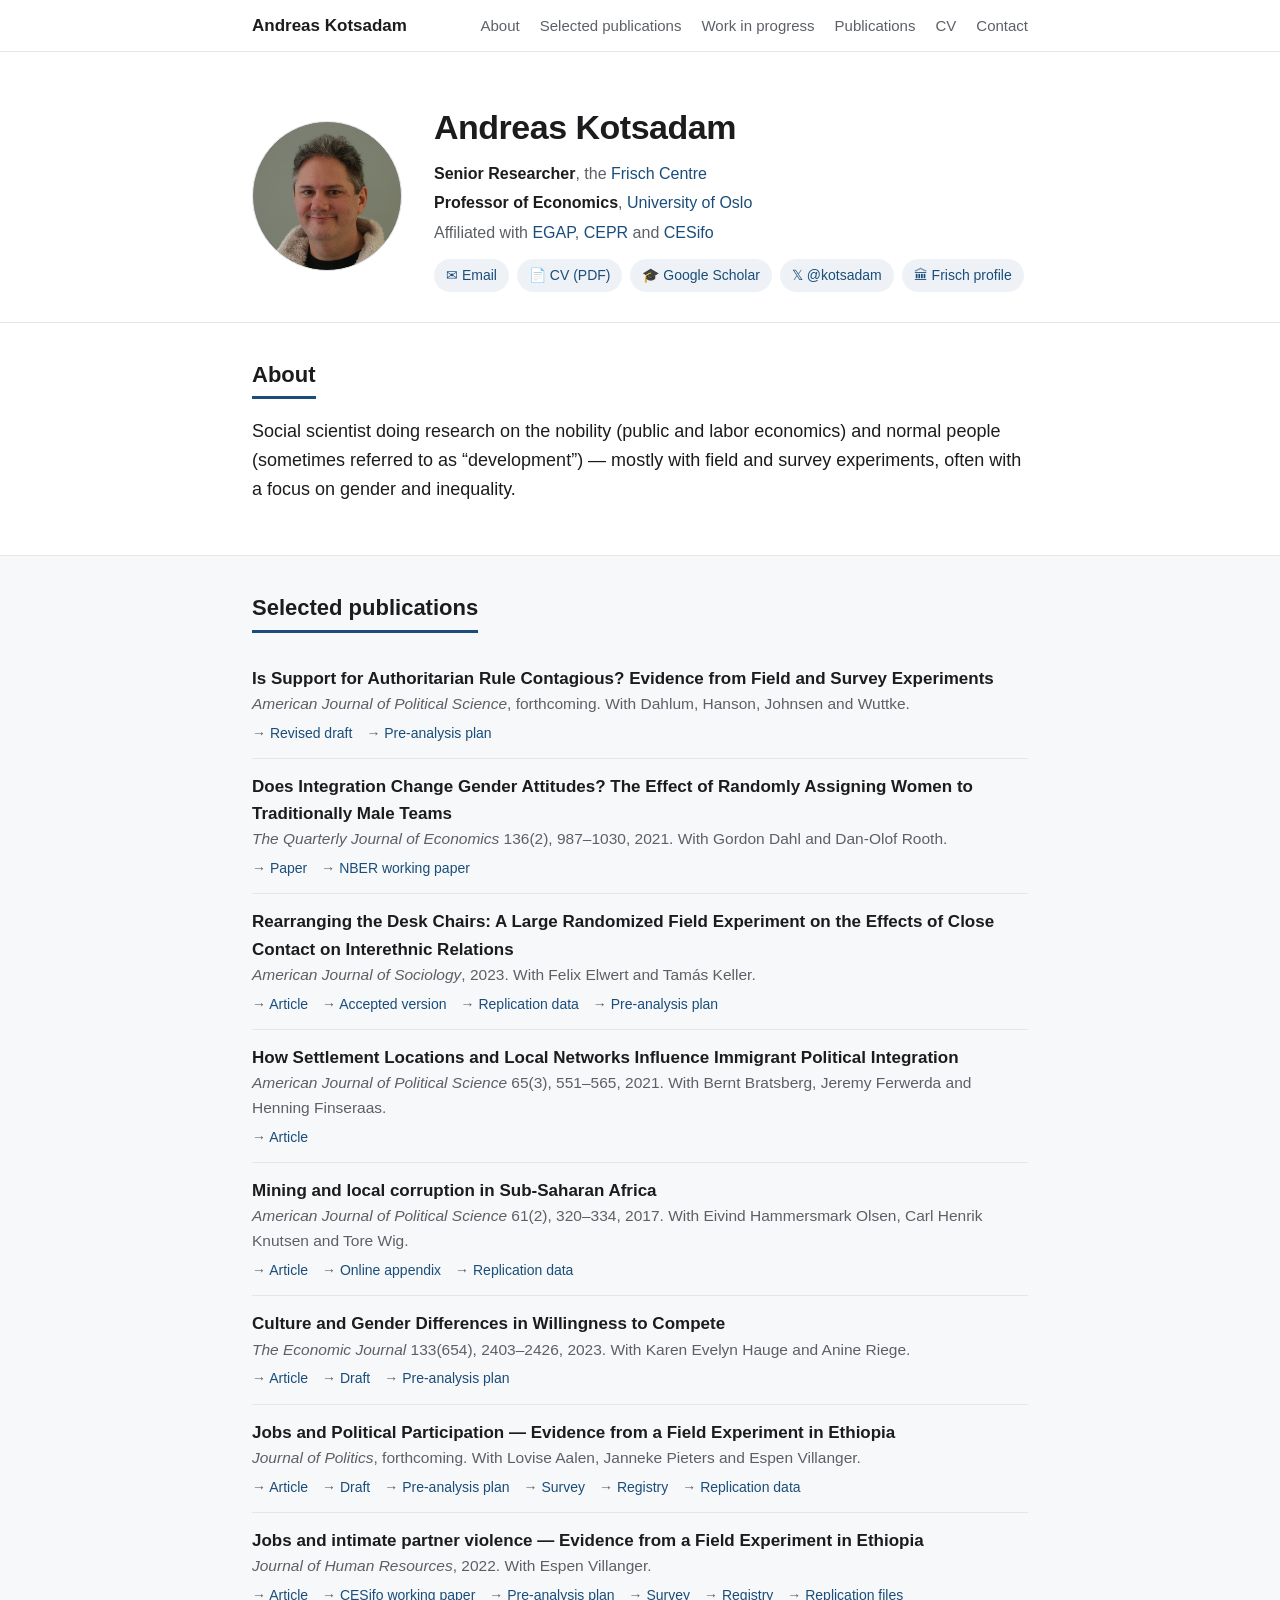
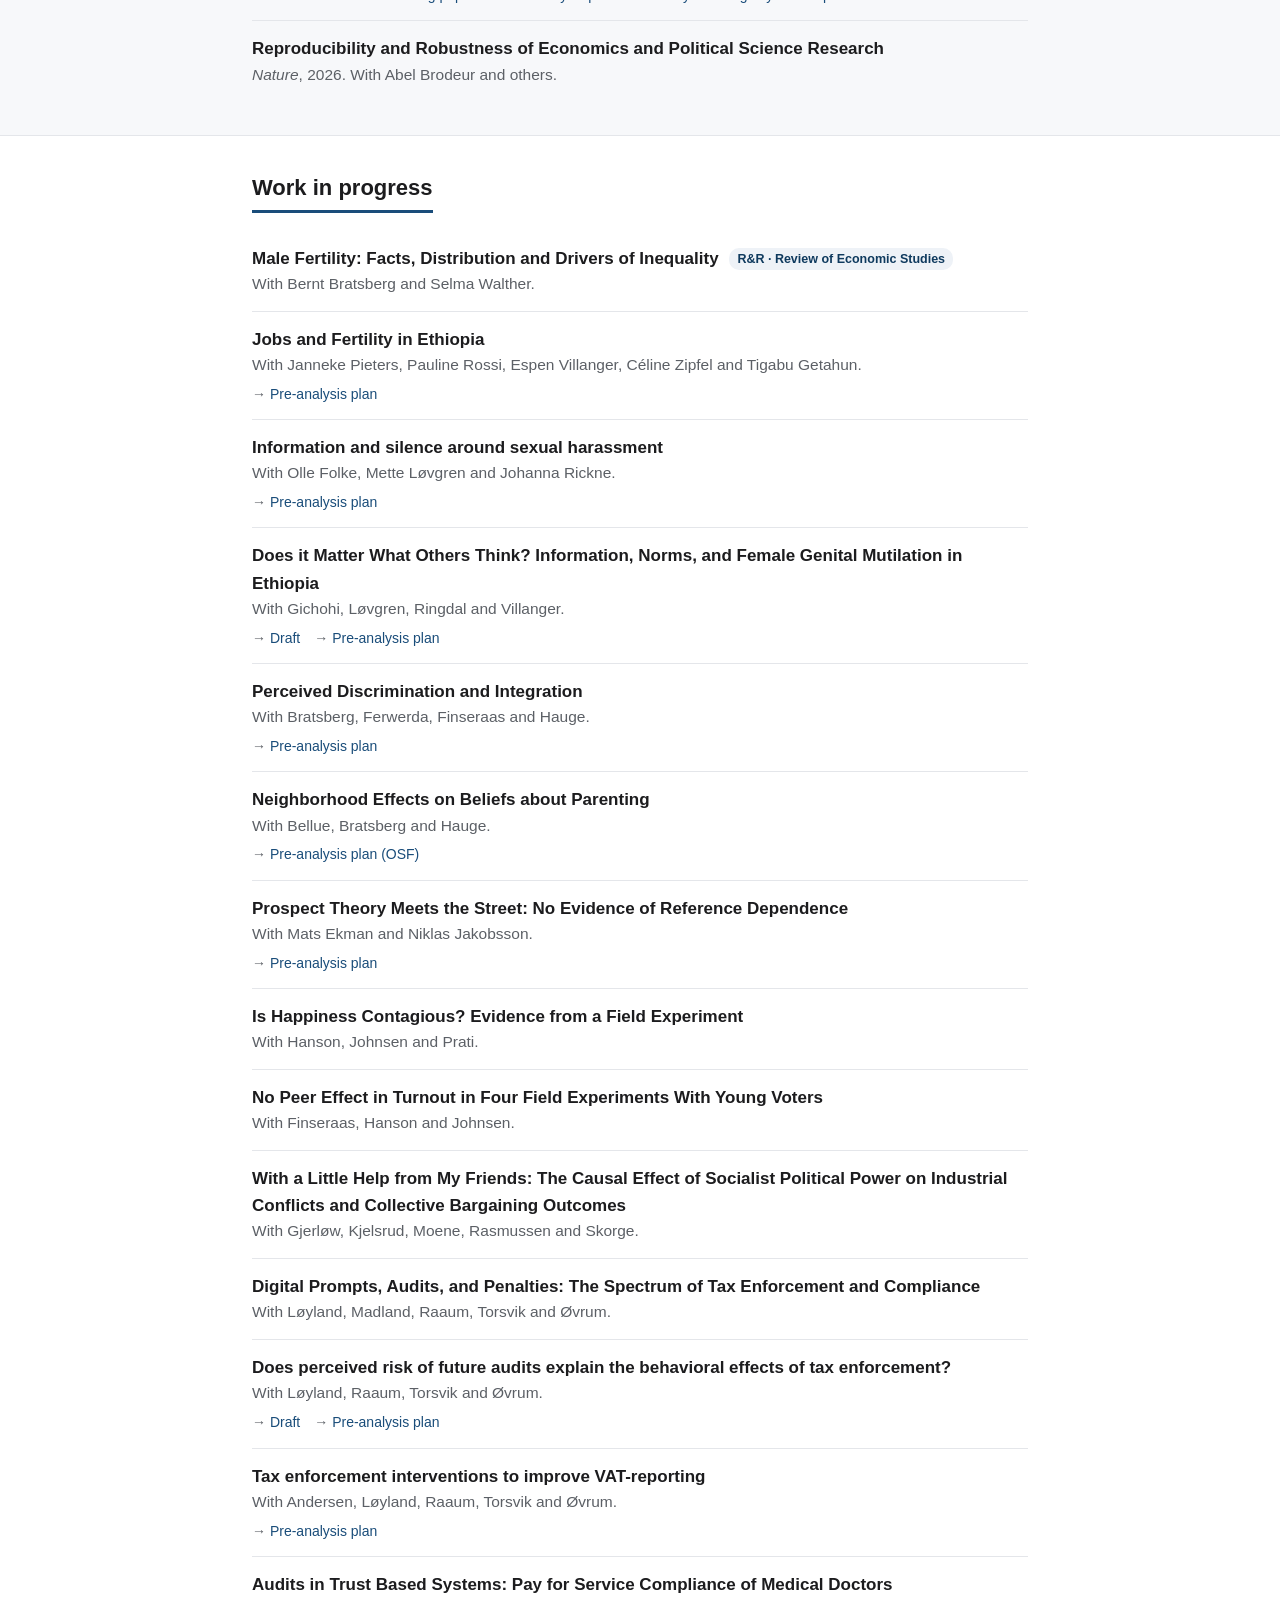
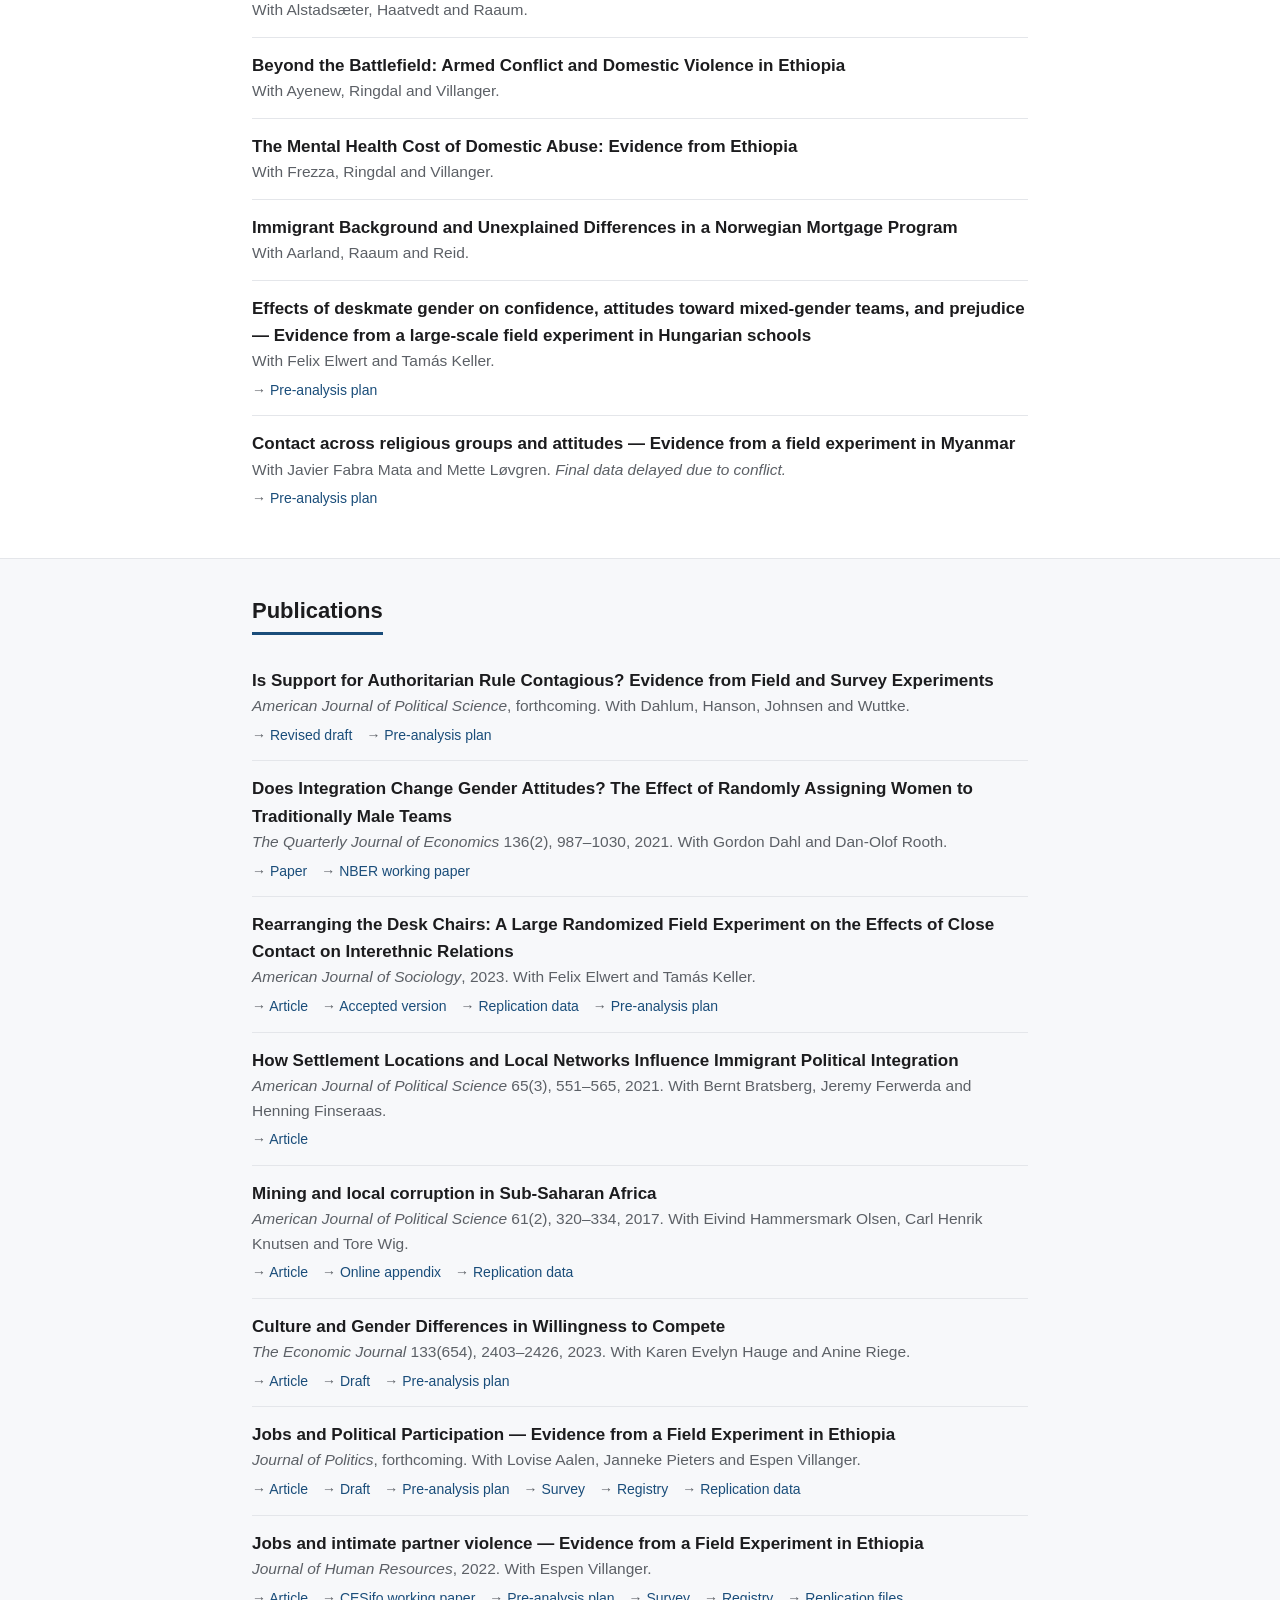
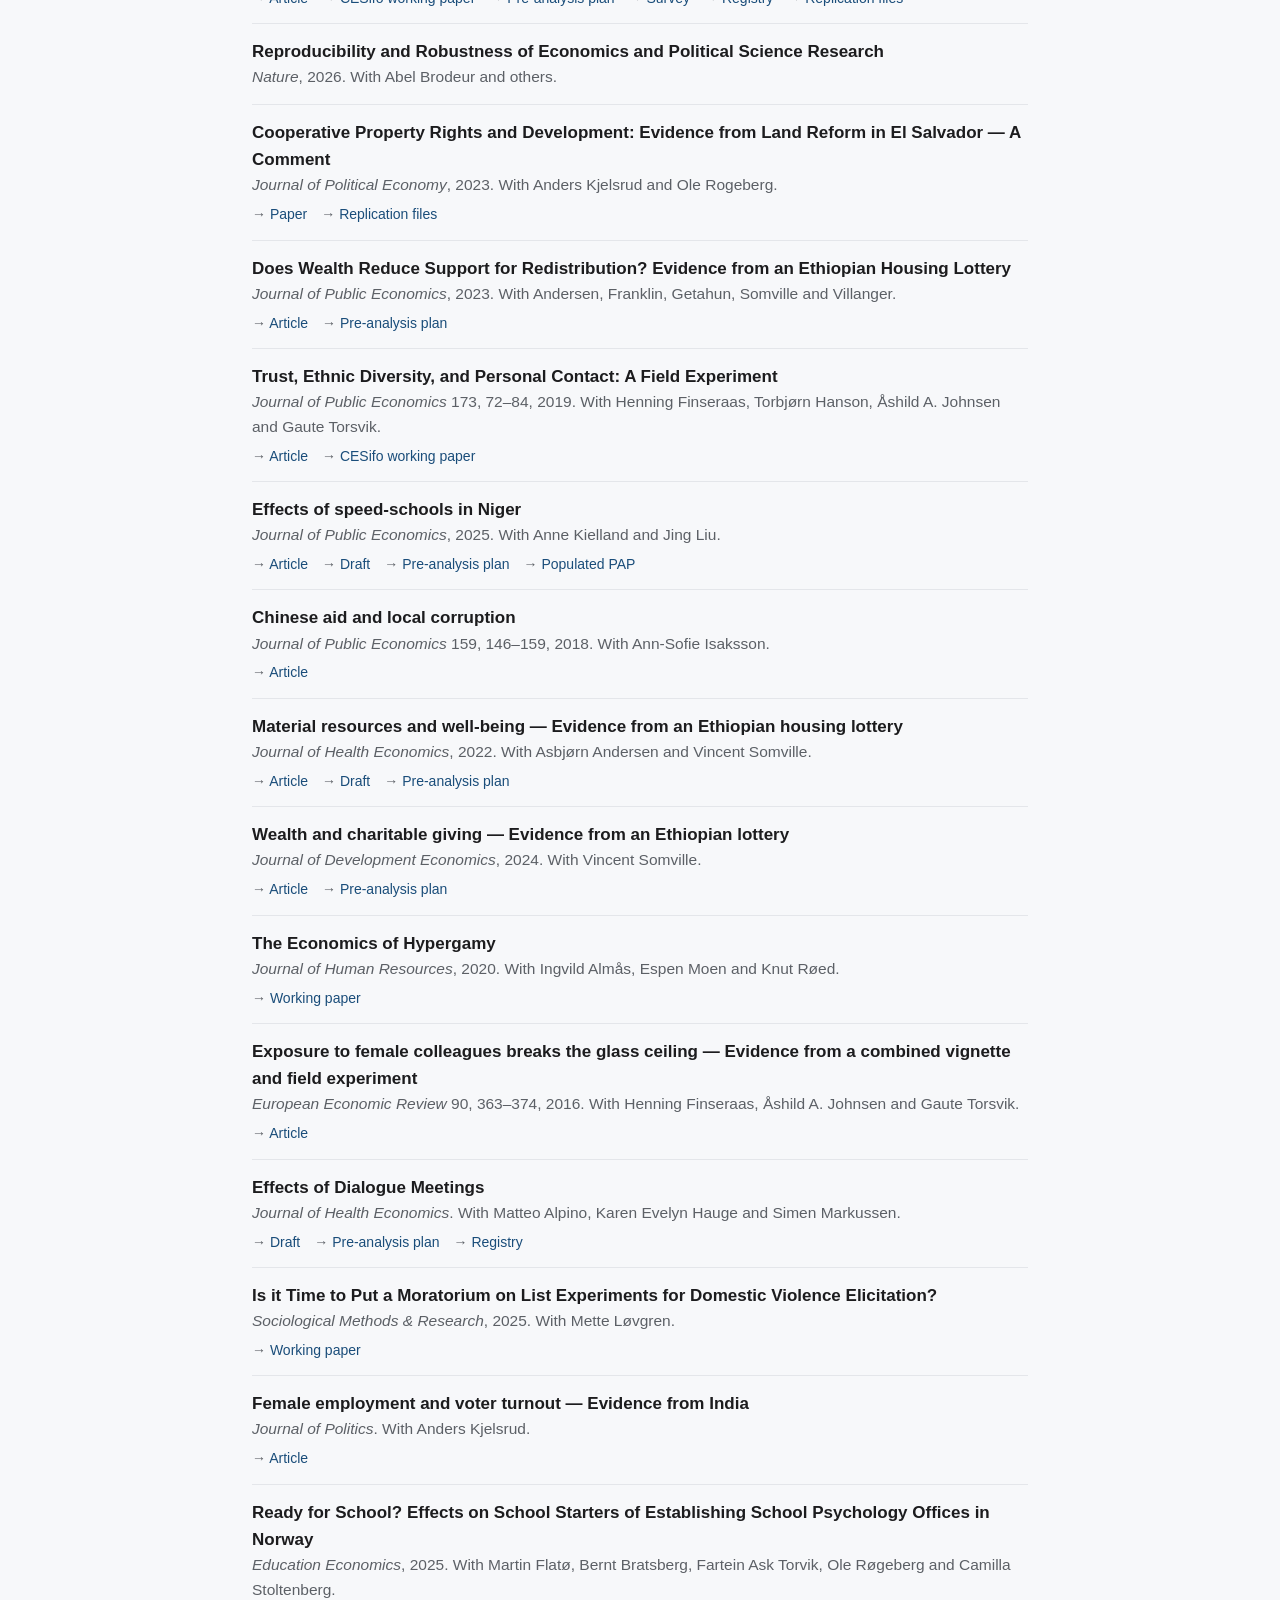
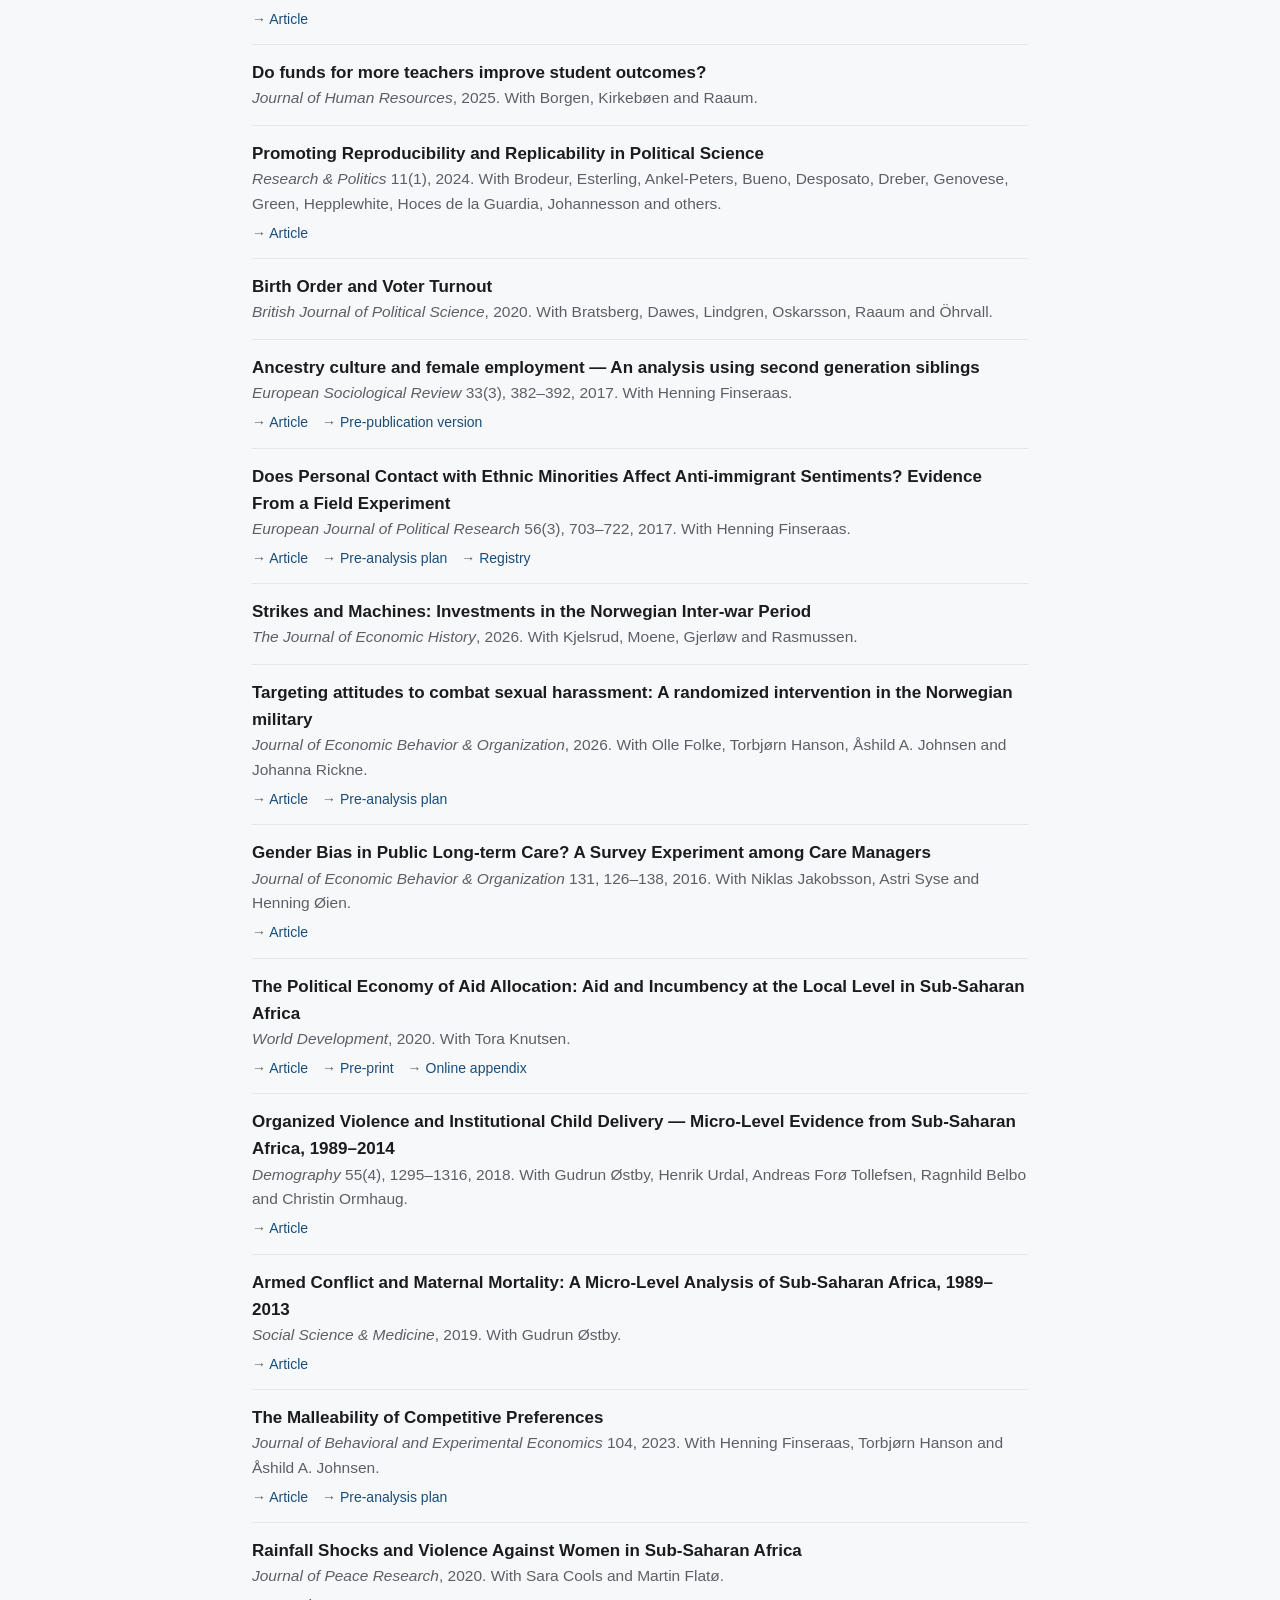
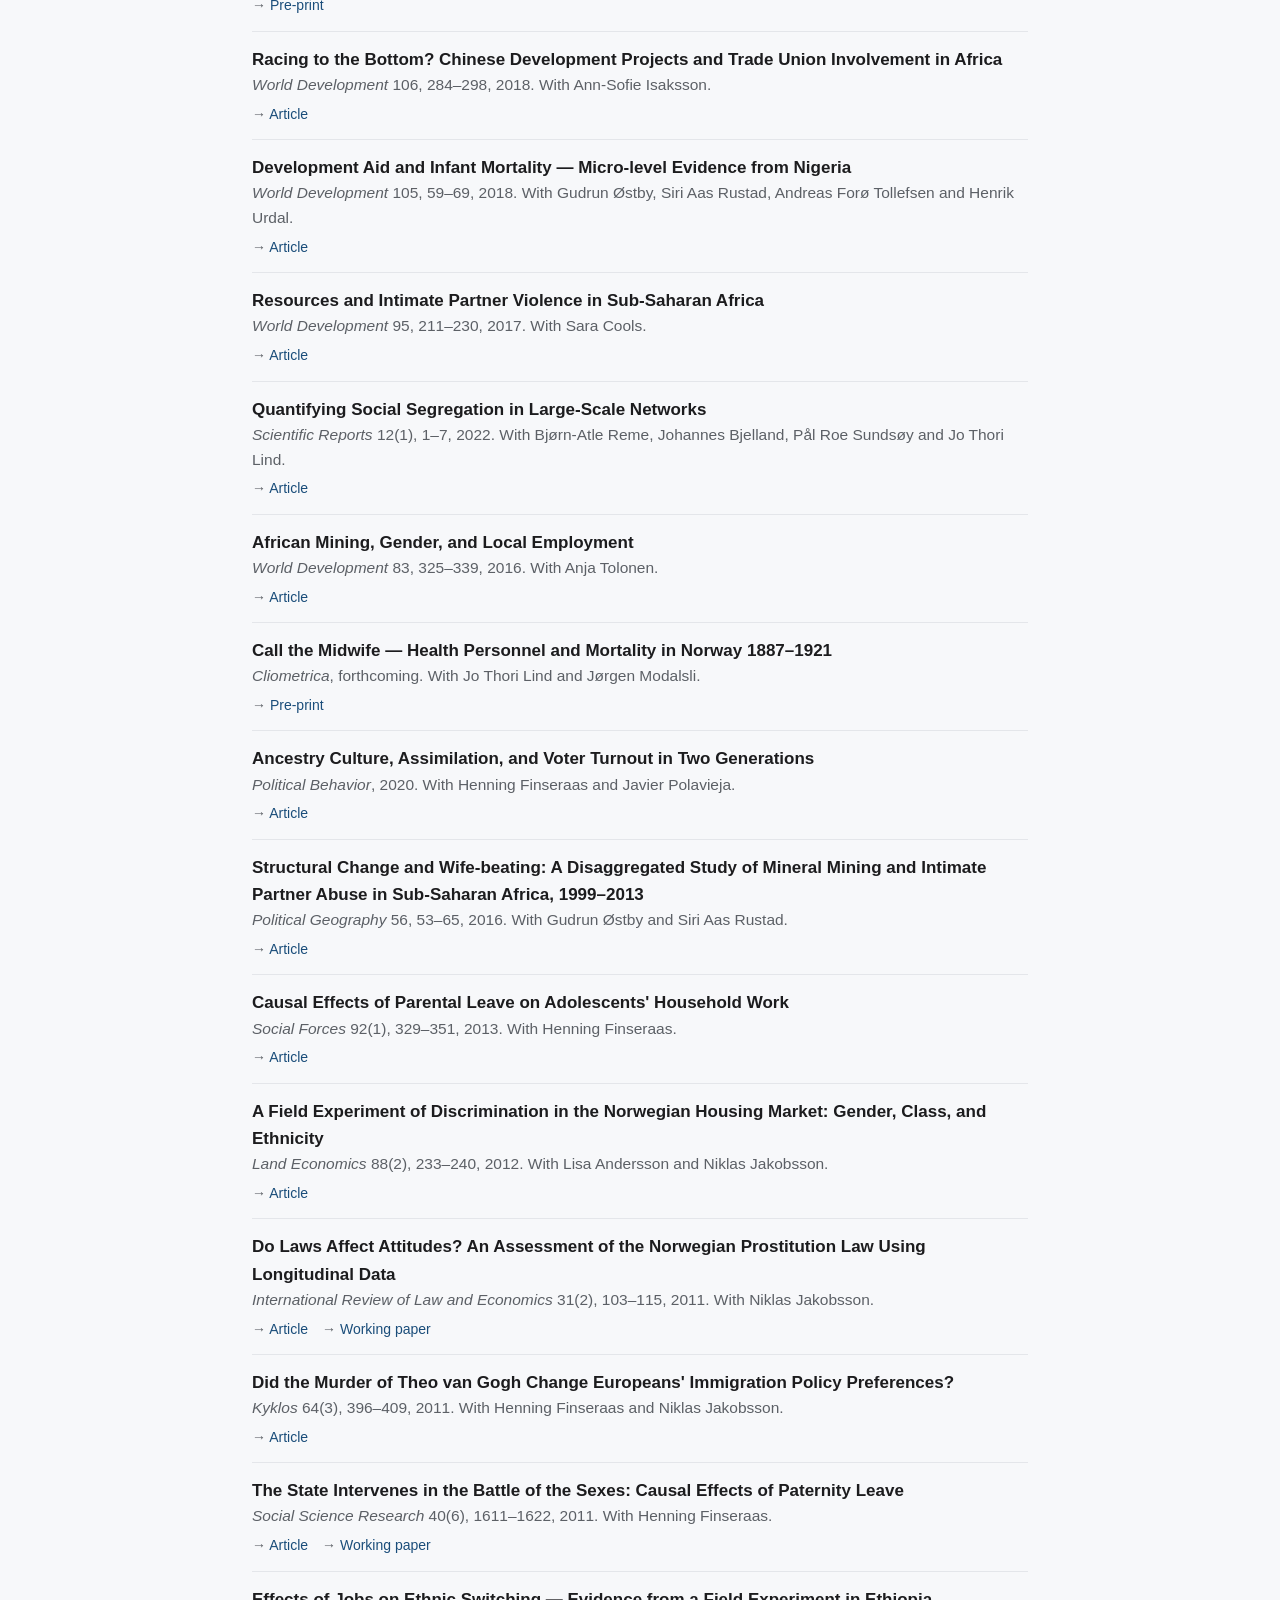
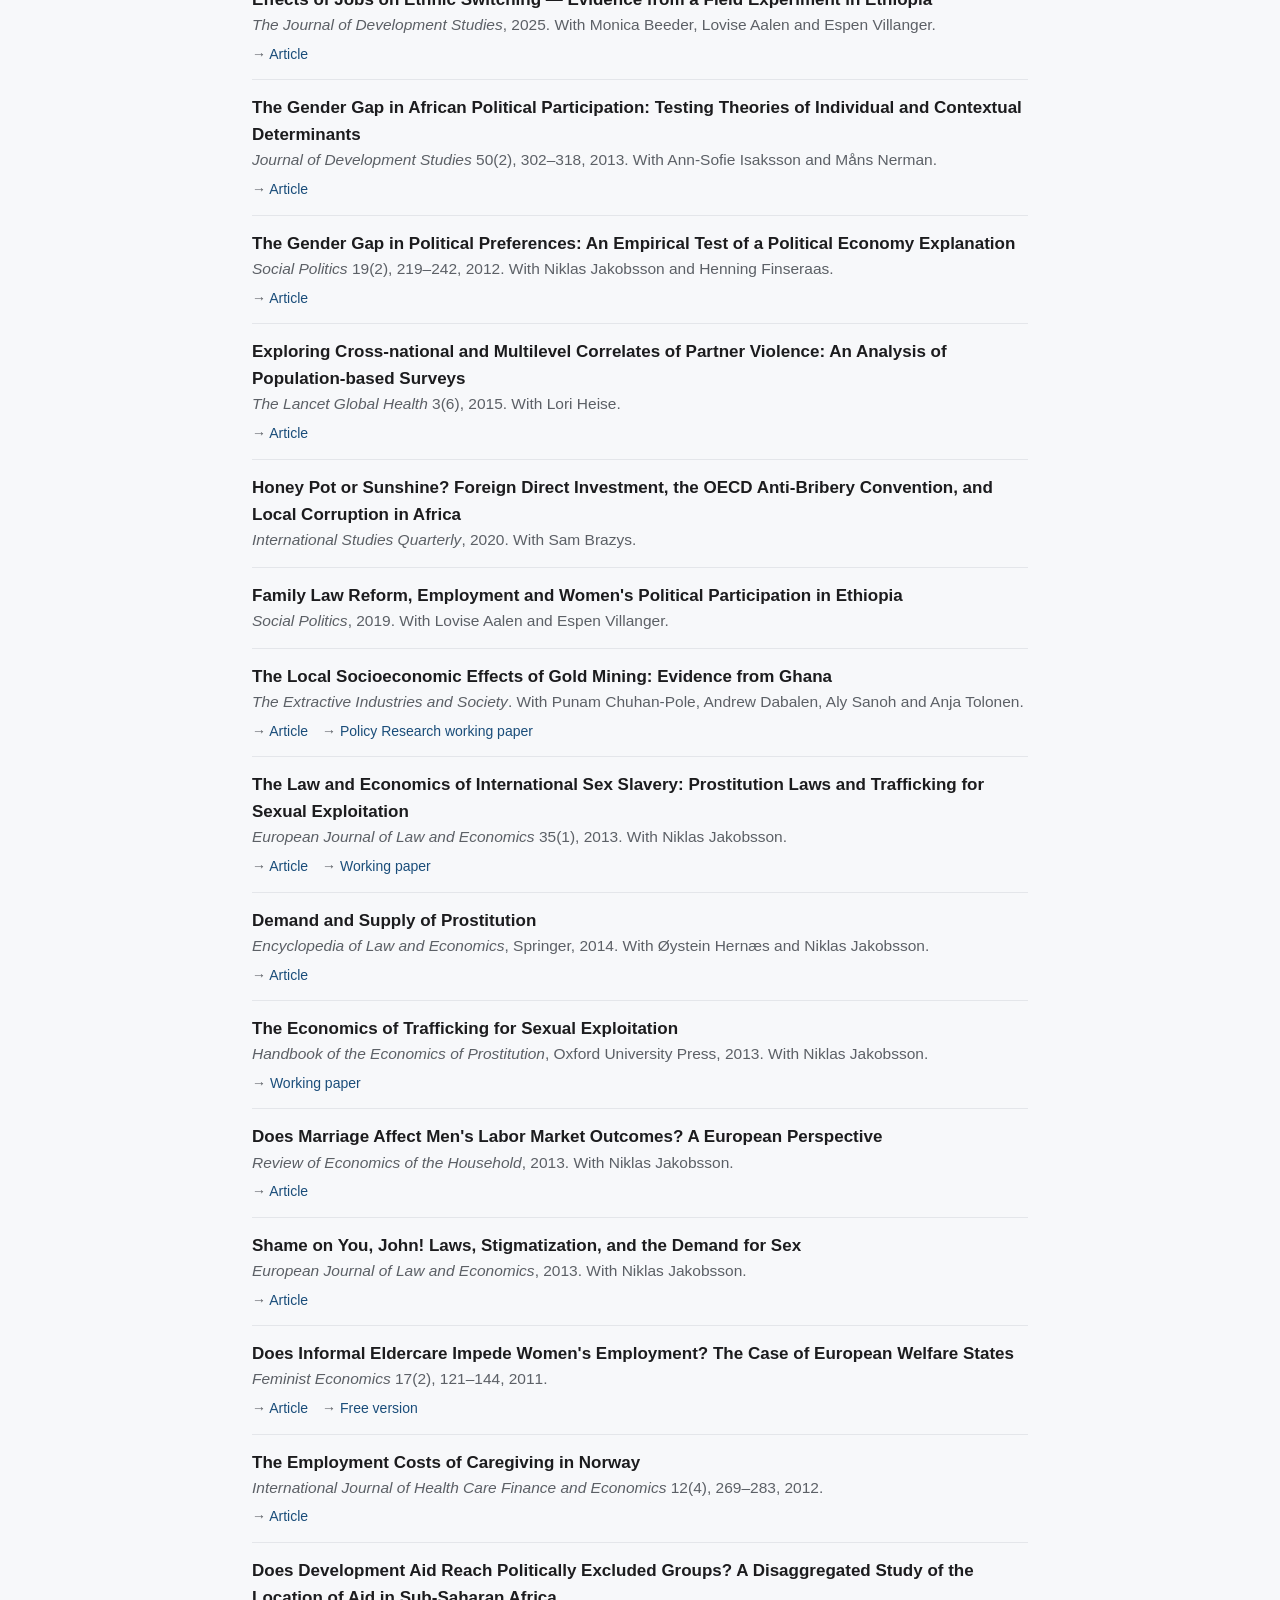
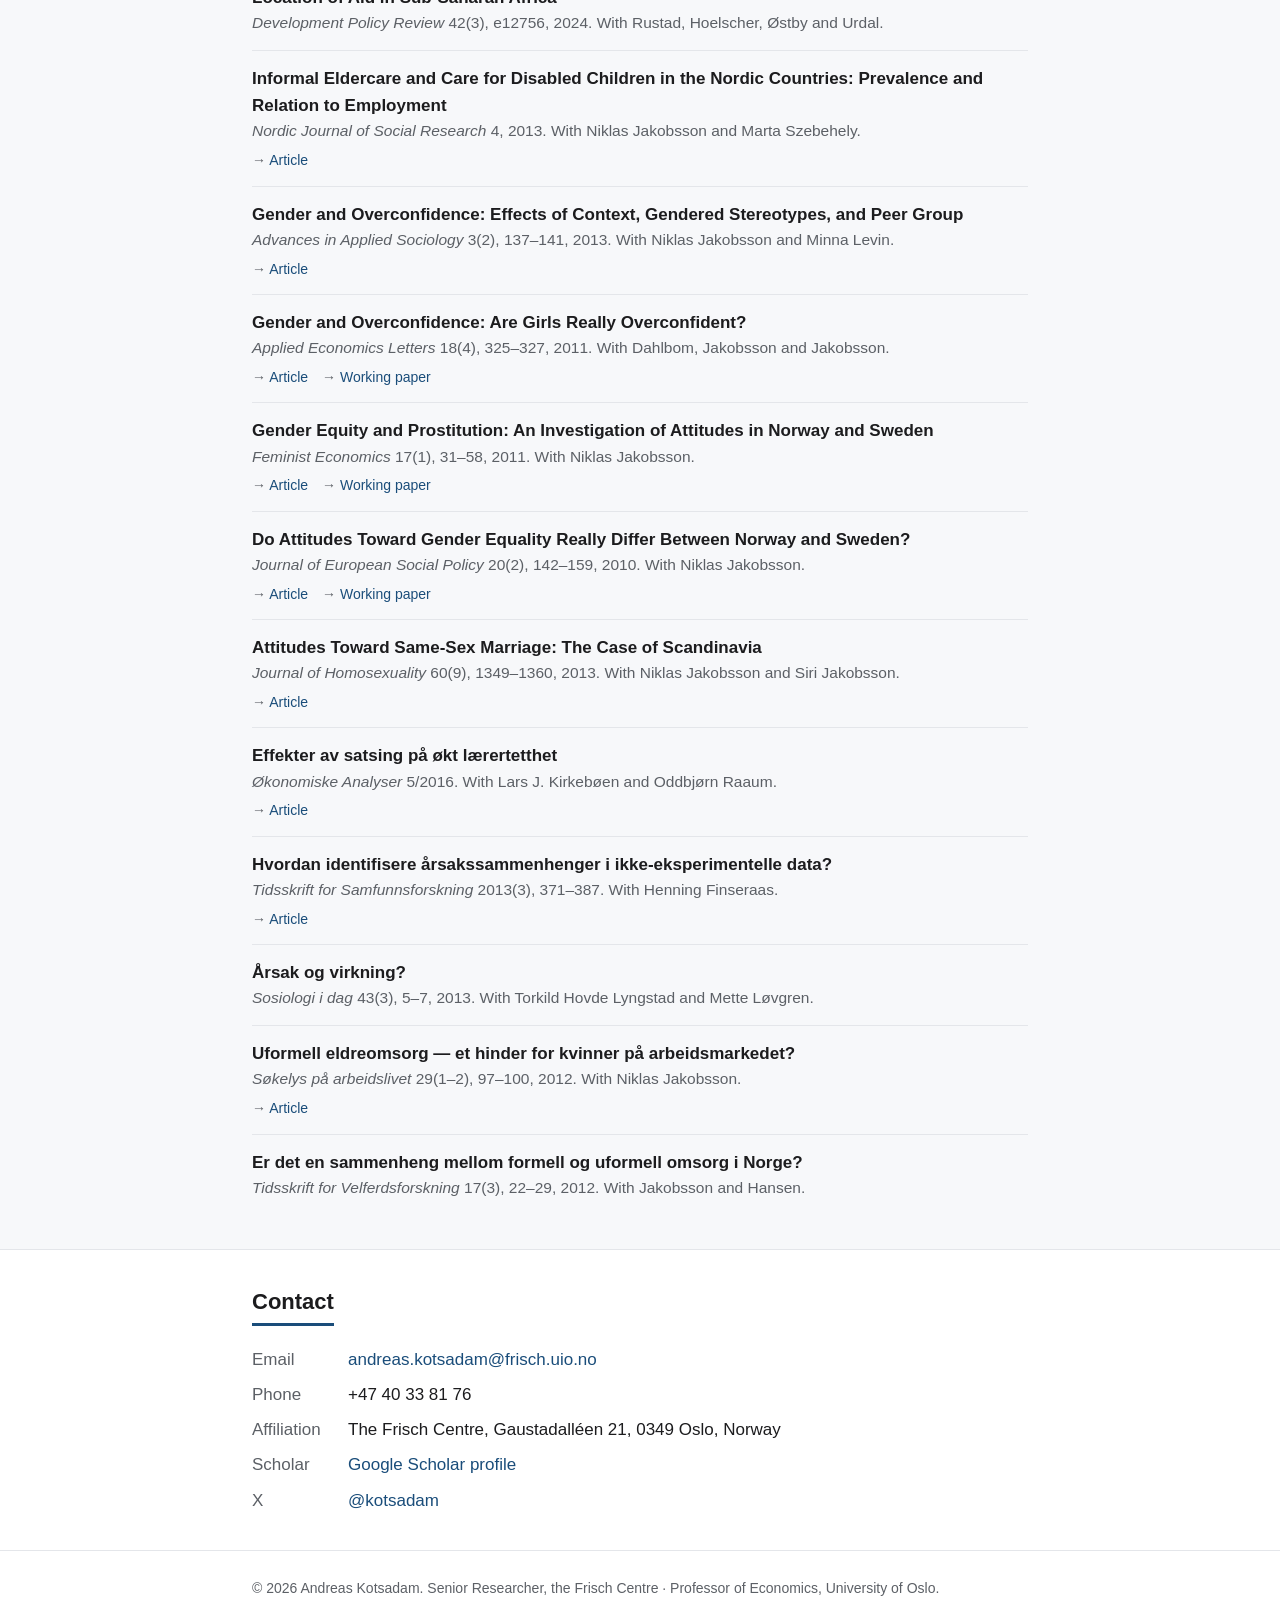
==== index.html @ 89a99406 "About: switch to wittier hybrid tagline (keeps substance + keywords)" ====
<!DOCTYPE html>
<html lang="en">
<head>
  <meta charset="utf-8">
  <meta name="viewport" content="width=device-width, initial-scale=1">
  <meta name="google-site-verification" content="K3Cxkft4B7HzIQO2AENg_uJq7ybUzS1zmtZcb4fdkfA" />
  <title>Andreas Kotsadam</title>
  <meta name="description" content="Andreas Kotsadam — Senior Researcher at the Frisch Centre and Professor of Economics at the University of Oslo. Research on family policies, the Nordic model, development, and inequality, often with a focus on gender.">
  <link rel="canonical" href="https://kotsadam.github.io/">

  <!-- Open Graph / social cards -->
  <meta property="og:type" content="profile">
  <meta property="og:title" content="Andreas Kotsadam">
  <meta property="og:description" content="Senior Researcher at the Frisch Centre and Professor of Economics at the University of Oslo. Research on family policies, the Nordic model, development, and inequality, often with a focus on gender.">
  <meta property="og:url" content="https://kotsadam.github.io/">
  <meta property="og:image" content="https://kotsadam.github.io/picture_kotsadam_2025.jpg">
  <meta name="twitter:card" content="summary">
  <meta name="twitter:title" content="Andreas Kotsadam">
  <meta name="twitter:description" content="Senior Researcher at the Frisch Centre and Professor of Economics at the University of Oslo.">
  <meta name="twitter:image" content="https://kotsadam.github.io/picture_kotsadam_2025.jpg">

  <link rel="stylesheet" href="style.css">
  <link rel="icon" href="data:image/svg+xml,<svg xmlns='http://www.w3.org/2000/svg' viewBox='0 0 32 32'><text y='26' font-size='26'>AK</text></svg>">

  <!-- Structured data: tells Google this is Andreas Kotsadam's official page -->
  <script type="application/ld+json">
  {
    "@context": "https://schema.org",
    "@type": "Person",
    "name": "Andreas Kotsadam",
    "url": "https://kotsadam.github.io/",
    "image": "https://kotsadam.github.io/picture_kotsadam_2025.jpg",
    "jobTitle": "Senior Researcher; Professor of Economics",
    "email": "andreas.kotsadam@frisch.uio.no",
    "worksFor": [
      { "@type": "Organization", "name": "The Frisch Centre", "url": "https://www.frisch.uio.no/" },
      { "@type": "Organization", "name": "University of Oslo", "url": "https://www.sv.uio.no/econ/english/" }
    ],
    "alumniOf": "University of Gothenburg",
    "sameAs": [
      "https://scholar.google.com/citations?user=TPk54IoAAAAJ&hl=en",
      "https://x.com/kotsadam",
      "https://cepr.org/about/people/andreas-kotsadam",
      "https://egap.org/member/andreas-kotsadam/",
      "https://www.frisch.uio.no/english/people/aud/andreaskotsadam/"
    ]
  }
  </script>
</head>
<body>

<!-- ======================= NAV ======================= -->
<nav class="topbar">
  <div class="wrap">
    <span class="brand">Andreas Kotsadam</span>
    <a href="#about">About</a>
    <a href="#selected">Selected publications</a>
    <a href="#working">Work in progress</a>
    <a href="#publications">Publications</a>
    <a href="files/cv-andreas-kotsadam.pdf">CV</a>
    <a href="#contact">Contact</a>
  </div>
</nav>

<!-- ======================= HERO ======================= -->
<header class="hero">
  <div class="wrap">
    <div class="hero-photo" role="img" aria-label="Andreas Kotsadam"></div>
    <div class="hero-text">
      <h1>Andreas Kotsadam</h1>
      <p class="roles"><strong>Senior Researcher</strong>, the <a href="https://www.frisch.uio.no/">Frisch Centre</a></p>
      <p class="roles"><strong>Professor of Economics</strong>, <a href="https://www.sv.uio.no/econ/english/">University of Oslo</a></p>
      <p class="roles">Affiliated with <a href="https://egap.org/member/andreas-kotsadam/">EGAP</a>, <a href="https://cepr.org/about/people/andreas-kotsadam">CEPR</a> and <a href="https://www.cesifo.org/en">CESifo</a></p>
      <div class="links">
        <a href="mailto:andreas.kotsadam@frisch.uio.no">✉ Email</a>
        <a href="files/cv-andreas-kotsadam.pdf">📄 CV (PDF)</a>
        <a href="https://scholar.google.com/citations?user=TPk54IoAAAAJ&hl=en">🎓 Google Scholar</a>
        <a href="https://x.com/kotsadam">𝕏 @kotsadam</a>
        <a href="https://www.frisch.uio.no/english/people/aud/andreaskotsadam/">🏛 Frisch profile</a>
      </div>
    </div>
  </div>
</header>

<!-- ======================= ABOUT ======================= -->
<section id="about">
  <div class="wrap">
    <h2>About</h2>
    <p class="lead">Social scientist doing research on the nobility (public and labor
      economics) and normal people (sometimes referred to as &ldquo;development&rdquo;)
      &mdash; mostly with field and survey experiments, often with a focus on gender
      and inequality.</p>
  </div>
</section>

<!-- ======================= SELECTED PUBLICATIONS ======================= -->
<section id="selected">
  <div class="wrap">
    <h2>Selected publications</h2>
    <ul class="pubs">

      <li>
        <span class="pub-title">Is Support for Authoritarian Rule Contagious? Evidence from Field and Survey Experiments</span>
        <div class="pub-meta"><em>American Journal of Political Science</em>, forthcoming. With Dahlum, Hanson, Johnsen and Wuttke.</div>
        <div class="reslinks"><a href="files/full-manuscript.pdf">Revised draft</a><a href="files/pap-peer-effects-on-authoritarianism.pdf">Pre-analysis plan</a></div>
      </li>

      <li>
        <span class="pub-title">Does Integration Change Gender Attitudes? The Effect of Randomly Assigning Women to Traditionally Male Teams</span>
        <div class="pub-meta"><em>The Quarterly Journal of Economics</em> 136(2), 987–1030, 2021. With Gordon Dahl and Dan-Olof Rooth.</div>
        <div class="reslinks"><a href="files/integration-and-gender-attitudes.pdf">Paper</a><a href="http://www.nber.org/papers/w24351">NBER working paper</a></div>
      </li>

      <li>
        <span class="pub-title">Rearranging the Desk Chairs: A Large Randomized Field Experiment on the Effects of Close Contact on Interethnic Relations</span>
        <div class="pub-meta"><em>American Journal of Sociology</em>, 2023. With Felix Elwert and Tamás Keller.</div>
        <div class="reslinks"><a href="https://www.journals.uchicago.edu/doi/full/10.1086/724865">Article</a><a href="files/deskchairs-accepted.pdf">Accepted version</a><a href="https://dataverse.harvard.edu/dataset.xhtml?persistentId=doi:10.7910/DVN/NQKPGY">Replication data</a><a href="files/pap-interethnic-deskmates-final.pdf">Pre-analysis plan</a></div>
      </li>

      <li>
        <span class="pub-title">How Settlement Locations and Local Networks Influence Immigrant Political Integration</span>
        <div class="pub-meta"><em>American Journal of Political Science</em> 65(3), 551–565, 2021. With Bernt Bratsberg, Jeremy Ferwerda and Henning Finseraas.</div>
        <div class="reslinks"><a href="https://onlinelibrary.wiley.com/doi/full/10.1111/ajps.12532">Article</a></div>
      </li>

      <li>
        <span class="pub-title">Mining and local corruption in Sub-Saharan Africa</span>
        <div class="pub-meta"><em>American Journal of Political Science</em> 61(2), 320–334, 2017. With Eivind Hammersmark Olsen, Carl Henrik Knutsen and Tore Wig.</div>
        <div class="reslinks"><a href="https://onlinelibrary.wiley.com/doi/10.1111/ajps.12268/full">Article</a><a href="files/final_version_online_appendix_ajps.pdf">Online appendix</a><a href="https://dataverse.harvard.edu/dataset.xhtml?persistentId=doi:10.7910/DVN/ZSYWHO">Replication data</a></div>
      </li>

      <li>
        <span class="pub-title">Culture and Gender Differences in Willingness to Compete</span>
        <div class="pub-meta"><em>The Economic Journal</em> 133(654), 2403–2426, 2023. With Karen Evelyn Hauge and Anine Riege.</div>
        <div class="reslinks"><a href="https://academic.oup.com/ej/article/133/654/2403/7143100">Article</a><a href="files/competition_june17.pdf">Draft</a><a href="files/preplan-competition.pdf">Pre-analysis plan</a></div>
      </li>

      <li>
        <span class="pub-title">Jobs and Political Participation — Evidence from a Field Experiment in Ethiopia</span>
        <div class="pub-meta"><em>Journal of Politics</em>, forthcoming. With Lovise Aalen, Janneke Pieters and Espen Villanger.</div>
        <div class="reslinks"><a href="https://www.journals.uchicago.edu/doi/abs/10.1086/726929">Article</a><a href="files/paper-jobs-and-pol-part-jpol_revision-2022_05_25.pdf">Draft</a><a href="files/pre-analysis-plan-polpart-june-6.pdf">Pre-analysis plan</a><a href="files/survey_wave2.pdf">Survey</a><a href="https://www.socialscienceregistry.org/trials/AEARCTR-0004285">Registry</a><a href="https://dataverse.harvard.edu/dataset.xhtml?persistentId=doi:10.7910/DVN/QIH3D7">Replication data</a></div>
      </li>

      <li>
        <span class="pub-title">Jobs and intimate partner violence — Evidence from a Field Experiment in Ethiopia</span>
        <div class="pub-meta"><em>Journal of Human Resources</em>, 2022. With Espen Villanger.</div>
        <div class="reslinks"><a href="https://jhr.uwpress.org/content/early/2022/08/01/jhr.0721-11780R2.abstract">Article</a><a href="https://www.cesifo.org/DocDL/cesifo1_wp8108.pdf">CESifo working paper</a><a href="files/paper-jobs-and-ipv.pdf">Pre-analysis plan</a><a href="files/survey_wave2.pdf">Survey</a><a href="https://www.socialscienceregistry.org/trials/2569">Registry</a><a href="files/replication_jhr.zip">Replication files</a></div>
      </li>

      <li>
        <span class="pub-title">Reproducibility and Robustness of Economics and Political Science Research</span>
        <div class="pub-meta"><em>Nature</em>, 2026. With Abel Brodeur and others.</div>
      </li>

    </ul>
  </div>
</section>

<!-- ======================= WORK IN PROGRESS ======================= -->
<section id="working">
  <div class="wrap">
    <h2>Work in progress</h2>
    <ul class="pubs">

      <li>
        <span class="pub-title">Male Fertility: Facts, Distribution and Drivers of Inequality</span>
        <span class="status">R&amp;R · Review of Economic Studies</span>
        <div class="pub-meta">With Bernt Bratsberg and Selma Walther.</div>
      </li>

      <li>
        <span class="pub-title">Jobs and Fertility in Ethiopia</span>
        <div class="pub-meta">With Janneke Pieters, Pauline Rossi, Espen Villanger, Céline Zipfel and Tigabu Getahun.</div>
        <div class="reslinks"><a href="files/preplan-jobs-and-fertility.pdf">Pre-analysis plan</a></div>
      </li>

      <li>
        <span class="pub-title">Information and silence around sexual harassment</span>
        <div class="pub-meta">With Olle Folke, Mette Løvgren and Johanna Rickne.</div>
        <div class="reslinks"><a href="files/pre-analysis-plan-information-and-sexual-harassment-may-4-2024.pdf">Pre-analysis plan</a></div>
      </li>

      <li>
        <span class="pub-title">Does it Matter What Others Think? Information, Norms, and Female Genital Mutilation in Ethiopia</span>
        <div class="pub-meta">With Gichohi, Løvgren, Ringdal and Villanger.</div>
        <div class="reslinks"><a href="files/fgm_experiment-26.pdf">Draft</a><a href="files/pap_fgm_info.pdf">Pre-analysis plan</a></div>
      </li>

      <li>
        <span class="pub-title">Perceived Discrimination and Integration</span>
        <div class="pub-meta">With Bratsberg, Ferwerda, Finseraas and Hauge.</div>
        <div class="reslinks"><a href="files/preplan-perceived-discrimination-and-integration.pdf">Pre-analysis plan</a></div>
      </li>

      <li>
        <span class="pub-title">Neighborhood Effects on Beliefs about Parenting</span>
        <div class="pub-meta">With Bellue, Bratsberg and Hauge.</div>
        <div class="reslinks"><a href="https://osf.io/5kmcn">Pre-analysis plan (OSF)</a></div>
      </li>

      <li>
        <span class="pub-title">Prospect Theory Meets the Street: No Evidence of Reference Dependence</span>
        <div class="pub-meta">With Mats Ekman and Niklas Jakobsson.</div>
        <div class="reslinks"><a href="files/pap-prospect-theory.pdf">Pre-analysis plan</a></div>
      </li>

      <li>
        <span class="pub-title">Is Happiness Contagious? Evidence from a Field Experiment</span>
        <div class="pub-meta">With Hanson, Johnsen and Prati.</div>
      </li>

      <li>
        <span class="pub-title">No Peer Effect in Turnout in Four Field Experiments With Young Voters</span>
        <div class="pub-meta">With Finseraas, Hanson and Johnsen.</div>
      </li>

      <li>
        <span class="pub-title">With a Little Help from My Friends: The Causal Effect of Socialist Political Power on Industrial Conflicts and Collective Bargaining Outcomes</span>
        <div class="pub-meta">With Gjerløw, Kjelsrud, Moene, Rasmussen and Skorge.</div>
      </li>

      <li>
        <span class="pub-title">Digital Prompts, Audits, and Penalties: The Spectrum of Tax Enforcement and Compliance</span>
        <div class="pub-meta">With Løyland, Madland, Raaum, Torsvik and Øvrum.</div>
      </li>

      <li>
        <span class="pub-title">Does perceived risk of future audits explain the behavioral effects of tax enforcement?</span>
        <div class="pub-meta">With Løyland, Raaum, Torsvik and Øvrum.</div>
        <div class="reslinks"><a href="files/abc_june_21_2022.pdf">Draft</a><a href="files/tax-enforcement-pre-plan.pdf">Pre-analysis plan</a></div>
      </li>

      <li>
        <span class="pub-title">Tax enforcement interventions to improve VAT-reporting</span>
        <div class="pub-meta">With Andersen, Løyland, Raaum, Torsvik and Øvrum.</div>
        <div class="reslinks"><a href="files/pap_vat.pdf">Pre-analysis plan</a></div>
      </li>

      <li>
        <span class="pub-title">Audits in Trust Based Systems: Pay for Service Compliance of Medical Doctors</span>
        <div class="pub-meta">With Alstadsæter, Haatvedt and Raaum.</div>
      </li>

      <li>
        <span class="pub-title">Beyond the Battlefield: Armed Conflict and Domestic Violence in Ethiopia</span>
        <div class="pub-meta">With Ayenew, Ringdal and Villanger.</div>
      </li>

      <li>
        <span class="pub-title">The Mental Health Cost of Domestic Abuse: Evidence from Ethiopia</span>
        <div class="pub-meta">With Frezza, Ringdal and Villanger.</div>
      </li>

      <li>
        <span class="pub-title">Immigrant Background and Unexplained Differences in a Norwegian Mortgage Program</span>
        <div class="pub-meta">With Aarland, Raaum and Reid.</div>
      </li>

      <li>
        <span class="pub-title">Effects of deskmate gender on confidence, attitudes toward mixed-gender teams, and prejudice — Evidence from a large-scale field experiment in Hungarian schools</span>
        <div class="pub-meta">With Felix Elwert and Tamás Keller.</div>
        <div class="reslinks"><a href="files/pap-gender-deskmates-final.pdf">Pre-analysis plan</a></div>
      </li>

      <li>
        <span class="pub-title">Contact across religious groups and attitudes — Evidence from a field experiment in Myanmar</span>
        <div class="pub-meta">With Javier Fabra Mata and Mette Løvgren. <em>Final data delayed due to conflict.</em></div>
        <div class="reslinks"><a href="files/preplan-myanmar.pdf">Pre-analysis plan</a></div>
      </li>

    </ul>
  </div>
</section>

<!-- ======================= PUBLICATIONS ======================= -->
<section id="publications">
  <div class="wrap">
    <h2>Publications</h2>

    <ul class="pubs">

      <li>
        <span class="pub-title">Is Support for Authoritarian Rule Contagious? Evidence from Field and Survey Experiments</span>
        <div class="pub-meta"><em>American Journal of Political Science</em>, forthcoming. With Dahlum, Hanson, Johnsen and Wuttke.</div>
        <div class="reslinks"><a href="files/full-manuscript.pdf">Revised draft</a><a href="files/pap-peer-effects-on-authoritarianism.pdf">Pre-analysis plan</a></div>
      </li>

      <li>
        <span class="pub-title">Does Integration Change Gender Attitudes? The Effect of Randomly Assigning Women to Traditionally Male Teams</span>
        <div class="pub-meta"><em>The Quarterly Journal of Economics</em> 136(2), 987–1030, 2021. With Gordon Dahl and Dan-Olof Rooth.</div>
        <div class="reslinks"><a href="files/integration-and-gender-attitudes.pdf">Paper</a><a href="http://www.nber.org/papers/w24351">NBER working paper</a></div>
      </li>

      <li>
        <span class="pub-title">Rearranging the Desk Chairs: A Large Randomized Field Experiment on the Effects of Close Contact on Interethnic Relations</span>
        <div class="pub-meta"><em>American Journal of Sociology</em>, 2023. With Felix Elwert and Tamás Keller.</div>
        <div class="reslinks"><a href="https://www.journals.uchicago.edu/doi/full/10.1086/724865">Article</a><a href="files/deskchairs-accepted.pdf">Accepted version</a><a href="https://dataverse.harvard.edu/dataset.xhtml?persistentId=doi:10.7910/DVN/NQKPGY">Replication data</a><a href="files/pap-interethnic-deskmates-final.pdf">Pre-analysis plan</a></div>
      </li>

      <li>
        <span class="pub-title">How Settlement Locations and Local Networks Influence Immigrant Political Integration</span>
        <div class="pub-meta"><em>American Journal of Political Science</em> 65(3), 551–565, 2021. With Bernt Bratsberg, Jeremy Ferwerda and Henning Finseraas.</div>
        <div class="reslinks"><a href="https://onlinelibrary.wiley.com/doi/full/10.1111/ajps.12532">Article</a></div>
      </li>

      <li>
        <span class="pub-title">Mining and local corruption in Sub-Saharan Africa</span>
        <div class="pub-meta"><em>American Journal of Political Science</em> 61(2), 320–334, 2017. With Eivind Hammersmark Olsen, Carl Henrik Knutsen and Tore Wig.</div>
        <div class="reslinks"><a href="https://onlinelibrary.wiley.com/doi/10.1111/ajps.12268/full">Article</a><a href="files/final_version_online_appendix_ajps.pdf">Online appendix</a><a href="https://dataverse.harvard.edu/dataset.xhtml?persistentId=doi:10.7910/DVN/ZSYWHO">Replication data</a></div>
      </li>

      <li>
        <span class="pub-title">Culture and Gender Differences in Willingness to Compete</span>
        <div class="pub-meta"><em>The Economic Journal</em> 133(654), 2403–2426, 2023. With Karen Evelyn Hauge and Anine Riege.</div>
        <div class="reslinks"><a href="https://academic.oup.com/ej/article/133/654/2403/7143100">Article</a><a href="files/competition_june17.pdf">Draft</a><a href="files/preplan-competition.pdf">Pre-analysis plan</a></div>
      </li>

      <li>
        <span class="pub-title">Jobs and Political Participation — Evidence from a Field Experiment in Ethiopia</span>
        <div class="pub-meta"><em>Journal of Politics</em>, forthcoming. With Lovise Aalen, Janneke Pieters and Espen Villanger.</div>
        <div class="reslinks"><a href="https://www.journals.uchicago.edu/doi/abs/10.1086/726929">Article</a><a href="files/paper-jobs-and-pol-part-jpol_revision-2022_05_25.pdf">Draft</a><a href="files/pre-analysis-plan-polpart-june-6.pdf">Pre-analysis plan</a><a href="files/survey_wave2.pdf">Survey</a><a href="https://www.socialscienceregistry.org/trials/AEARCTR-0004285">Registry</a><a href="https://dataverse.harvard.edu/dataset.xhtml?persistentId=doi:10.7910/DVN/QIH3D7">Replication data</a></div>
      </li>

      <li>
        <span class="pub-title">Jobs and intimate partner violence — Evidence from a Field Experiment in Ethiopia</span>
        <div class="pub-meta"><em>Journal of Human Resources</em>, 2022. With Espen Villanger.</div>
        <div class="reslinks"><a href="https://jhr.uwpress.org/content/early/2022/08/01/jhr.0721-11780R2.abstract">Article</a><a href="https://www.cesifo.org/DocDL/cesifo1_wp8108.pdf">CESifo working paper</a><a href="files/paper-jobs-and-ipv.pdf">Pre-analysis plan</a><a href="files/survey_wave2.pdf">Survey</a><a href="https://www.socialscienceregistry.org/trials/2569">Registry</a><a href="files/replication_jhr.zip">Replication files</a></div>
      </li>

      <li>
        <span class="pub-title">Reproducibility and Robustness of Economics and Political Science Research</span>
        <div class="pub-meta"><em>Nature</em>, 2026. With Abel Brodeur and others.</div>
      </li>

      <li>
        <span class="pub-title">Cooperative Property Rights and Development: Evidence from Land Reform in El Salvador — A Comment</span>
        <div class="pub-meta"><em>Journal of Political Economy</em>, 2023. With Anders Kjelsrud and Ole Rogeberg.</div>
        <div class="reslinks"><a href="files/accepted-comment.pdf">Paper</a><a href="files/replication_montero.zip">Replication files</a></div>
      </li>

      <li>
        <span class="pub-title">Does Wealth Reduce Support for Redistribution? Evidence from an Ethiopian Housing Lottery</span>
        <div class="pub-meta"><em>Journal of Public Economics</em>, 2023. With Andersen, Franklin, Getahun, Somville and Villanger.</div>
        <div class="reslinks"><a href="https://www.sciencedirect.com/science/article/pii/S0047272723001214">Article</a><a href="files/pap-housing-addis.pdf">Pre-analysis plan</a></div>
      </li>

      <li>
        <span class="pub-title">Trust, Ethnic Diversity, and Personal Contact: A Field Experiment</span>
        <div class="pub-meta"><em>Journal of Public Economics</em> 173, 72–84, 2019. With Henning Finseraas, Torbjørn Hanson, Åshild A. Johnsen and Gaute Torsvik.</div>
        <div class="reslinks"><a href="https://www.sciencedirect.com/science/article/abs/pii/S0047272719300209">Article</a><a href="https://www.cesifo.org/DocDL/cesifo1_wp7515.pdf">CESifo working paper</a></div>
      </li>

      <li>
        <span class="pub-title">Effects of speed-schools in Niger</span>
        <div class="pub-meta"><em>Journal of Public Economics</em>, 2025. With Anne Kielland and Jing Liu.</div>
        <div class="reslinks"><a href="https://www.sciencedirect.com/science/article/pii/S0047272725000052">Article</a><a href="files/ssa-niger.pdf">Draft</a><a href="files/preplan-niger-speedschool.pdf">Pre-analysis plan</a><a href="files/populated-pap-ssa-niger.pdf">Populated PAP</a></div>
      </li>

      <li>
        <span class="pub-title">Chinese aid and local corruption</span>
        <div class="pub-meta"><em>Journal of Public Economics</em> 159, 146–159, 2018. With Ann-Sofie Isaksson.</div>
        <div class="reslinks"><a href="https://www.sciencedirect.com/science/article/pii/S0047272718300021">Article</a></div>
      </li>

      <li>
        <span class="pub-title">Material resources and well-being — Evidence from an Ethiopian housing lottery</span>
        <div class="pub-meta"><em>Journal of Health Economics</em>, 2022. With Asbjørn Andersen and Vincent Somville.</div>
        <div class="reslinks"><a href="https://www.sciencedirect.com/science/article/pii/S016762962200039X">Article</a><a href="files/material-resources-wp.pdf">Draft</a><a href="files/pap-housing-addis.pdf">Pre-analysis plan</a></div>
      </li>

      <li>
        <span class="pub-title">Wealth and charitable giving — Evidence from an Ethiopian lottery</span>
        <div class="pub-meta"><em>Journal of Development Economics</em>, 2024. With Vincent Somville.</div>
        <div class="reslinks"><a href="https://www.sciencedirect.com/science/article/pii/S0304387823002067">Article</a><a href="files/pap-housing-addis.pdf">Pre-analysis plan</a></div>
      </li>

      <li>
        <span class="pub-title">The Economics of Hypergamy</span>
        <div class="pub-meta"><em>Journal of Human Resources</em>, 2020. With Ingvild Almås, Espen Moen and Knut Røed.</div>
        <div class="reslinks"><a href="files/hypergamy-wp.pdf">Working paper</a></div>
      </li>

      <li>
        <span class="pub-title">Exposure to female colleagues breaks the glass ceiling — Evidence from a combined vignette and field experiment</span>
        <div class="pub-meta"><em>European Economic Review</em> 90, 363–374, 2016. With Henning Finseraas, Åshild A. Johnsen and Gaute Torsvik.</div>
        <div class="reslinks"><a href="https://www.sciencedirect.com/science/article/pii/S0014292115001890">Article</a></div>
      </li>

      <li>
        <span class="pub-title">Effects of Dialogue Meetings</span>
        <div class="pub-meta"><em>Journal of Health Economics</em>. With Matteo Alpino, Karen Evelyn Hauge and Simen Markussen.</div>
        <div class="reslinks"><a href="files/dialogue-meetings-draft.pdf">Draft</a><a href="files/dialogue-meetings-pap.pdf">Pre-analysis plan</a><a href="https://www.socialscienceregistry.org/trials/2730">Registry</a></div>
      </li>

      <li>
        <span class="pub-title">Is it Time to Put a Moratorium on List Experiments for Domestic Violence Elicitation?</span>
        <div class="pub-meta"><em>Sociological Methods &amp; Research</em>, 2025. With Mette Løvgren.</div>
        <div class="reslinks"><a href="files/moratorium-wp.pdf">Working paper</a></div>
      </li>

      <li>
        <span class="pub-title">Female employment and voter turnout — Evidence from India</span>
        <div class="pub-meta"><em>Journal of Politics</em>. With Anders Kjelsrud.</div>
        <div class="reslinks"><a href="https://www.journals.uchicago.edu/doi/full/10.1086/724966">Article</a></div>
      </li>

      <li>
        <span class="pub-title">Ready for School? Effects on School Starters of Establishing School Psychology Offices in Norway</span>
        <div class="pub-meta"><em>Education Economics</em>, 2025. With Martin Flatø, Bernt Bratsberg, Fartein Ask Torvik, Ole Røgeberg and Camilla Stoltenberg.</div>
        <div class="reslinks"><a href="https://doi.org/10.1080/09645292.2025.2588588">Article</a></div>
      </li>

      <li>
        <span class="pub-title">Do funds for more teachers improve student outcomes?</span>
        <div class="pub-meta"><em>Journal of Human Resources</em>, 2025. With Borgen, Kirkebøen and Raaum.</div>
      </li>

      <li>
        <span class="pub-title">Promoting Reproducibility and Replicability in Political Science</span>
        <div class="pub-meta"><em>Research &amp; Politics</em> 11(1), 2024. With Brodeur, Esterling, Ankel-Peters, Bueno, Desposato, Dreber, Genovese, Green, Hepplewhite, Hoces de la Guardia, Johannesson and others.</div>
        <div class="reslinks"><a href="https://journals.sagepub.com/doi/full/10.1177/20531680241233439">Article</a></div>
      </li>

      <li>
        <span class="pub-title">Birth Order and Voter Turnout</span>
        <div class="pub-meta"><em>British Journal of Political Science</em>, 2020. With Bratsberg, Dawes, Lindgren, Oskarsson, Raaum and Öhrvall.</div>
      </li>

      <li>
        <span class="pub-title">Ancestry culture and female employment — An analysis using second generation siblings</span>
        <div class="pub-meta"><em>European Sociological Review</em> 33(3), 382–392, 2017. With Henning Finseraas.</div>
        <div class="reslinks"><a href="https://academic.oup.com/esr/article-abstract/33/3/382/3811077">Article</a><a href="files/ancestry-employment-prepub.pdf">Pre-publication version</a></div>
      </li>

      <li>
        <span class="pub-title">Does Personal Contact with Ethnic Minorities Affect Anti-immigrant Sentiments? Evidence From a Field Experiment</span>
        <div class="pub-meta"><em>European Journal of Political Research</em> 56(3), 703–722, 2017. With Henning Finseraas.</div>
        <div class="reslinks"><a href="https://onlinelibrary.wiley.com/doi/10.1111/1475-6765.12199/full">Article</a><a href="files/pap-ethnic-minorities-contact.pdf">Pre-analysis plan</a><a href="https://www.socialscienceregistry.org/trials/507">Registry</a></div>
      </li>

      <li>
        <span class="pub-title">Strikes and Machines: Investments in the Norwegian Inter-war Period</span>
        <div class="pub-meta"><em>The Journal of Economic History</em>, 2026. With Kjelsrud, Moene, Gjerløw and Rasmussen.</div>
      </li>

      <li>
        <span class="pub-title">Targeting attitudes to combat sexual harassment: A randomized intervention in the Norwegian military</span>
        <div class="pub-meta"><em>Journal of Economic Behavior &amp; Organization</em>, 2026. With Olle Folke, Torbjørn Hanson, Åshild A. Johnsen and Johanna Rickne.</div>
        <div class="reslinks"><a href="https://doi.org/10.1016/j.jebo.2026.107596">Article</a><a href="files/pap-new-interventions-for-sexual-harassment-prevention.pdf">Pre-analysis plan</a></div>
      </li>

      <li>
        <span class="pub-title">Gender Bias in Public Long-term Care? A Survey Experiment among Care Managers</span>
        <div class="pub-meta"><em>Journal of Economic Behavior &amp; Organization</em> 131, 126–138, 2016. With Niklas Jakobsson, Astri Syse and Henning Øien.</div>
        <div class="reslinks"><a href="https://www.sciencedirect.com/science/article/pii/S0167268115002383">Article</a></div>
      </li>

      <li>
        <span class="pub-title">The Political Economy of Aid Allocation: Aid and Incumbency at the Local Level in Sub-Saharan Africa</span>
        <div class="pub-meta"><em>World Development</em>, 2020. With Tora Knutsen.</div>
        <div class="reslinks"><a href="https://www.sciencedirect.com/science/article/abs/pii/S0305750X1930378X">Article</a><a href="files/aid-allocation-preprint.pdf">Pre-print</a><a href="files/aid-allocation-appendix.pdf">Online appendix</a></div>
      </li>

      <li>
        <span class="pub-title">Organized Violence and Institutional Child Delivery — Micro-Level Evidence from Sub-Saharan Africa, 1989–2014</span>
        <div class="pub-meta"><em>Demography</em> 55(4), 1295–1316, 2018. With Gudrun Østby, Henrik Urdal, Andreas Forø Tollefsen, Ragnhild Belbo and Christin Ormhaug.</div>
        <div class="reslinks"><a href="https://link.springer.com/article/10.1007/s13524-018-0685-4">Article</a></div>
      </li>

      <li>
        <span class="pub-title">Armed Conflict and Maternal Mortality: A Micro-Level Analysis of Sub-Saharan Africa, 1989–2013</span>
        <div class="pub-meta"><em>Social Science &amp; Medicine</em>, 2019. With Gudrun Østby.</div>
        <div class="reslinks"><a href="https://www.sciencedirect.com/science/article/pii/S0277953619305209">Article</a></div>
      </li>

      <li>
        <span class="pub-title">The Malleability of Competitive Preferences</span>
        <div class="pub-meta"><em>Journal of Behavioral and Experimental Economics</em> 104, 2023. With Henning Finseraas, Torbjørn Hanson and Åshild A. Johnsen.</div>
        <div class="reslinks"><a href="https://doi.org/10.1016/j.socec.2023.102015">Article</a><a href="files/competitive-preferences-pap.pdf">Pre-analysis plan</a></div>
      </li>

      <li>
        <span class="pub-title">Rainfall Shocks and Violence Against Women in Sub-Saharan Africa</span>
        <div class="pub-meta"><em>Journal of Peace Research</em>, 2020. With Sara Cools and Martin Flatø.</div>
        <div class="reslinks"><a href="files/rainfall-violence-preprint.pdf">Pre-print</a></div>
      </li>

      <li>
        <span class="pub-title">Racing to the Bottom? Chinese Development Projects and Trade Union Involvement in Africa</span>
        <div class="pub-meta"><em>World Development</em> 106, 284–298, 2018. With Ann-Sofie Isaksson.</div>
        <div class="reslinks"><a href="https://www.sciencedirect.com/science/article/pii/S0305750X1830041X">Article</a></div>
      </li>

      <li>
        <span class="pub-title">Development Aid and Infant Mortality — Micro-level Evidence from Nigeria</span>
        <div class="pub-meta"><em>World Development</em> 105, 59–69, 2018. With Gudrun Østby, Siri Aas Rustad, Andreas Forø Tollefsen and Henrik Urdal.</div>
        <div class="reslinks"><a href="https://www.sciencedirect.com/science/article/pii/S0305750X17304151">Article</a></div>
      </li>

      <li>
        <span class="pub-title">Resources and Intimate Partner Violence in Sub-Saharan Africa</span>
        <div class="pub-meta"><em>World Development</em> 95, 211–230, 2017. With Sara Cools.</div>
        <div class="reslinks"><a href="https://www.sciencedirect.com/science/article/pii/S0305750X17300542">Article</a></div>
      </li>

      <li>
        <span class="pub-title">Quantifying Social Segregation in Large-Scale Networks</span>
        <div class="pub-meta"><em>Scientific Reports</em> 12(1), 1–7, 2022. With Bjørn-Atle Reme, Johannes Bjelland, Pål Roe Sundsøy and Jo Thori Lind.</div>
        <div class="reslinks"><a href="https://www.nature.com/articles/s41598-022-10273-1">Article</a></div>
      </li>

      <li>
        <span class="pub-title">African Mining, Gender, and Local Employment</span>
        <div class="pub-meta"><em>World Development</em> 83, 325–339, 2016. With Anja Tolonen.</div>
        <div class="reslinks"><a href="https://www.sciencedirect.com/science/article/pii/S0305750X1600005X">Article</a></div>
      </li>

      <li>
        <span class="pub-title">Call the Midwife — Health Personnel and Mortality in Norway 1887–1921</span>
        <div class="pub-meta"><em>Cliometrica</em>, forthcoming. With Jo Thori Lind and Jørgen Modalsli.</div>
        <div class="reslinks"><a href="files/midwife-preprint.pdf">Pre-print</a></div>
      </li>

      <li>
        <span class="pub-title">Ancestry Culture, Assimilation, and Voter Turnout in Two Generations</span>
        <div class="pub-meta"><em>Political Behavior</em>, 2020. With Henning Finseraas and Javier Polavieja.</div>
        <div class="reslinks"><a href="https://link.springer.com/article/10.1007/s11109-020-09617-2">Article</a></div>
      </li>

      <li>
        <span class="pub-title">Structural Change and Wife-beating: A Disaggregated Study of Mineral Mining and Intimate Partner Abuse in Sub-Saharan Africa, 1999–2013</span>
        <div class="pub-meta"><em>Political Geography</em> 56, 53–65, 2016. With Gudrun Østby and Siri Aas Rustad.</div>
        <div class="reslinks"><a href="https://www.sciencedirect.com/science/article/pii/S0962629816300452">Article</a></div>
      </li>

      <li>
        <span class="pub-title">Causal Effects of Parental Leave on Adolescents' Household Work</span>
        <div class="pub-meta"><em>Social Forces</em> 92(1), 329–351, 2013. With Henning Finseraas.</div>
        <div class="reslinks"><a href="http://sf.oxfordjournals.org/content/92/1/329">Article</a></div>
      </li>

      <li>
        <span class="pub-title">A Field Experiment of Discrimination in the Norwegian Housing Market: Gender, Class, and Ethnicity</span>
        <div class="pub-meta"><em>Land Economics</em> 88(2), 233–240, 2012. With Lisa Andersson and Niklas Jakobsson.</div>
        <div class="reslinks"><a href="https://doi.org/10.3368/le.88.2.233">Article</a></div>
      </li>

      <li>
        <span class="pub-title">Do Laws Affect Attitudes? An Assessment of the Norwegian Prostitution Law Using Longitudinal Data</span>
        <div class="pub-meta"><em>International Review of Law and Economics</em> 31(2), 103–115, 2011. With Niklas Jakobsson.</div>
        <div class="reslinks"><a href="https://www.sciencedirect.com/science/article/pii/S0144818811000196">Article</a><a href="files/prostitution-law-wp.pdf">Working paper</a></div>
      </li>

      <li>
        <span class="pub-title">Did the Murder of Theo van Gogh Change Europeans' Immigration Policy Preferences?</span>
        <div class="pub-meta"><em>Kyklos</em> 64(3), 396–409, 2011. With Henning Finseraas and Niklas Jakobsson.</div>
        <div class="reslinks"><a href="https://onlinelibrary.wiley.com/doi/10.1111/j.1467-6435.2011.00512.x/abstract">Article</a></div>
      </li>

      <li>
        <span class="pub-title">The State Intervenes in the Battle of the Sexes: Causal Effects of Paternity Leave</span>
        <div class="pub-meta"><em>Social Science Research</em> 40(6), 1611–1622, 2011. With Henning Finseraas.</div>
        <div class="reslinks"><a href="https://www.sciencedirect.com/science/article/pii/S0049089X11001153">Article</a><a href="files/battle-of-sexes-wp.pdf">Working paper</a></div>
      </li>

      <li>
        <span class="pub-title">Effects of Jobs on Ethnic Switching — Evidence from a Field Experiment in Ethiopia</span>
        <div class="pub-meta"><em>The Journal of Development Studies</em>, 2025. With Monica Beeder, Lovise Aalen and Espen Villanger.</div>
        <div class="reslinks"><a href="https://doi.org/10.1080/00220388.2025.2467650">Article</a></div>
      </li>

      <li>
        <span class="pub-title">The Gender Gap in African Political Participation: Testing Theories of Individual and Contextual Determinants</span>
        <div class="pub-meta"><em>Journal of Development Studies</em> 50(2), 302–318, 2013. With Ann-Sofie Isaksson and Måns Nerman.</div>
        <div class="reslinks"><a href="http://www.tandfonline.com/doi/abs/10.1080/00220388.2013.833321">Article</a></div>
      </li>

      <li>
        <span class="pub-title">The Gender Gap in Political Preferences: An Empirical Test of a Political Economy Explanation</span>
        <div class="pub-meta"><em>Social Politics</em> 19(2), 219–242, 2012. With Niklas Jakobsson and Henning Finseraas.</div>
        <div class="reslinks"><a href="http://sp.oxfordjournals.org/content/19/2/219.abstract">Article</a></div>
      </li>

      <li>
        <span class="pub-title">Exploring Cross-national and Multilevel Correlates of Partner Violence: An Analysis of Population-based Surveys</span>
        <div class="pub-meta"><em>The Lancet Global Health</em> 3(6), 2015. With Lori Heise.</div>
        <div class="reslinks"><a href="http://www.thelancet.com/journals/langlo/article/PIIS2214-109X(15)00013-3/abstract">Article</a></div>
      </li>

      <li>
        <span class="pub-title">Honey Pot or Sunshine? Foreign Direct Investment, the OECD Anti-Bribery Convention, and Local Corruption in Africa</span>
        <div class="pub-meta"><em>International Studies Quarterly</em>, 2020. With Sam Brazys.</div>
      </li>

      <li>
        <span class="pub-title">Family Law Reform, Employment and Women's Political Participation in Ethiopia</span>
        <div class="pub-meta"><em>Social Politics</em>, 2019. With Lovise Aalen and Espen Villanger.</div>
      </li>

      <li>
        <span class="pub-title">The Local Socioeconomic Effects of Gold Mining: Evidence from Ghana</span>
        <div class="pub-meta"><em>The Extractive Industries and Society</em>. With Punam Chuhan-Pole, Andrew Dabalen, Aly Sanoh and Anja Tolonen.</div>
        <div class="reslinks"><a href="https://www.sciencedirect.com/science/article/pii/S2214790X17302101">Article</a><a href="http://www-wds.worldbank.org/external/default/WDSContentServer/WDSP/IB/2015/04/27/090224b082e10d5d/2_0/Rendered/PDF/The0local0soci00evidence0from0Ghana.pdf">Policy Research working paper</a></div>
      </li>

      <li>
        <span class="pub-title">The Law and Economics of International Sex Slavery: Prostitution Laws and Trafficking for Sexual Exploitation</span>
        <div class="pub-meta"><em>European Journal of Law and Economics</em> 35(1), 2013. With Niklas Jakobsson.</div>
        <div class="reslinks"><a href="https://doi.org/10.1007/s10657-011-9232-0">Article</a><a href="files/sex-slavery-wp.pdf">Working paper</a></div>
      </li>

      <li>
        <span class="pub-title">Demand and Supply of Prostitution</span>
        <div class="pub-meta"><em>Encyclopedia of Law and Economics</em>, Springer, 2014. With Øystein Hernæs and Niklas Jakobsson.</div>
        <div class="reslinks"><a href="http://link.springer.com/referenceworkentry/10.1007/978-1-4614-7883-6_39-1">Article</a></div>
      </li>

      <li>
        <span class="pub-title">The Economics of Trafficking for Sexual Exploitation</span>
        <div class="pub-meta"><em>Handbook of the Economics of Prostitution</em>, Oxford University Press, 2013. With Niklas Jakobsson.</div>
        <div class="reslinks"><a href="http://www.sv.uio.no/econ/english/research/unpublished-works/working-papers/pdf-files/2015/memo-07-2015.pdf">Working paper</a></div>
      </li>

      <li>
        <span class="pub-title">Does Marriage Affect Men's Labor Market Outcomes? A European Perspective</span>
        <div class="pub-meta"><em>Review of Economics of the Household</em>, 2013. With Niklas Jakobsson.</div>
        <div class="reslinks"><a href="http://link.springer.com/article/10.1007%2Fs11150-013-9224-7">Article</a></div>
      </li>

      <li>
        <span class="pub-title">Shame on You, John! Laws, Stigmatization, and the Demand for Sex</span>
        <div class="pub-meta"><em>European Journal of Law and Economics</em>, 2013. With Niklas Jakobsson.</div>
        <div class="reslinks"><a href="https://doi.org/10.1007/s10657-012-9339-y">Article</a></div>
      </li>

      <li>
        <span class="pub-title">Does Informal Eldercare Impede Women's Employment? The Case of European Welfare States</span>
        <div class="pub-meta"><em>Feminist Economics</em> 17(2), 121–144, 2011.</div>
        <div class="reslinks"><a href="http://www.tandfonline.com/doi/abs/10.1080/13545701.2010.543384">Article</a><a href="files/informal-eldercare-wp.pdf">Free version</a></div>
      </li>

      <li>
        <span class="pub-title">The Employment Costs of Caregiving in Norway</span>
        <div class="pub-meta"><em>International Journal of Health Care Finance and Economics</em> 12(4), 269–283, 2012.</div>
        <div class="reslinks"><a href="http://link.springer.com/article/10.1007%2Fs10754-012-9116-z">Article</a></div>
      </li>

      <li>
        <span class="pub-title">Does Development Aid Reach Politically Excluded Groups? A Disaggregated Study of the Location of Aid in Sub-Saharan Africa</span>
        <div class="pub-meta"><em>Development Policy Review</em> 42(3), e12756, 2024. With Rustad, Hoelscher, Østby and Urdal.</div>
      </li>

      <li>
        <span class="pub-title">Informal Eldercare and Care for Disabled Children in the Nordic Countries: Prevalence and Relation to Employment</span>
        <div class="pub-meta"><em>Nordic Journal of Social Research</em> 4, 2013. With Niklas Jakobsson and Marta Szebehely.</div>
        <div class="reslinks"><a href="https://bells.uib.no/index.php/njsr/article/viewFile/225/355">Article</a></div>
      </li>

      <li>
        <span class="pub-title">Gender and Overconfidence: Effects of Context, Gendered Stereotypes, and Peer Group</span>
        <div class="pub-meta"><em>Advances in Applied Sociology</em> 3(2), 137–141, 2013. With Niklas Jakobsson and Minna Levin.</div>
        <div class="reslinks"><a href="http://www.scirp.org/journal/PaperInformation.aspx?paperID=32518">Article</a></div>
      </li>

      <li>
        <span class="pub-title">Gender and Overconfidence: Are Girls Really Overconfident?</span>
        <div class="pub-meta"><em>Applied Economics Letters</em> 18(4), 325–327, 2011. With Dahlbom, Jakobsson and Jakobsson.</div>
        <div class="reslinks"><a href="https://doi.org/10.1080/13504851003670668">Article</a><a href="files/overconfidence-wp.pdf">Working paper</a></div>
      </li>

      <li>
        <span class="pub-title">Gender Equity and Prostitution: An Investigation of Attitudes in Norway and Sweden</span>
        <div class="pub-meta"><em>Feminist Economics</em> 17(1), 31–58, 2011. With Niklas Jakobsson.</div>
        <div class="reslinks"><a href="http://www.tandfonline.com/doi/abs/10.1080/13545701.2010.541863">Article</a><a href="files/gender-equity-prostitution-wp.pdf">Working paper</a></div>
      </li>

      <li>
        <span class="pub-title">Do Attitudes Toward Gender Equality Really Differ Between Norway and Sweden?</span>
        <div class="pub-meta"><em>Journal of European Social Policy</em> 20(2), 142–159, 2010. With Niklas Jakobsson.</div>
        <div class="reslinks"><a href="https://doi.org/10.1177/0958928709358790">Article</a><a href="files/gender-attitudes-no-se-wp.pdf">Working paper</a></div>
      </li>

      <li>
        <span class="pub-title">Attitudes Toward Same-Sex Marriage: The Case of Scandinavia</span>
        <div class="pub-meta"><em>Journal of Homosexuality</em> 60(9), 1349–1360, 2013. With Niklas Jakobsson and Siri Jakobsson.</div>
        <div class="reslinks"><a href="https://doi.org/10.1080/00918369.2013.806191">Article</a></div>
      </li>

      <li>
        <span class="pub-title">Effekter av satsing på økt lærertetthet</span>
        <div class="pub-meta"><em>Økonomiske Analyser</em> 5/2016. With Lars J. Kirkebøen and Oddbjørn Raaum.</div>
        <div class="reslinks"><a href="https://www.ssb.no/utdanning/artikler-og-publikasjoner/_attachment/286193?_ts=158b49d98e8">Article</a></div>
      </li>

      <li>
        <span class="pub-title">Hvordan identifisere årsakssammenhenger i ikke-eksperimentelle data?</span>
        <div class="pub-meta"><em>Tidsskrift for Samfunnsforskning</em> 2013(3), 371–387. With Henning Finseraas.</div>
        <div class="reslinks"><a href="https://doi.org/10.18261/issn1504-291x-2013-03-06">Article</a></div>
      </li>

      <li>
        <span class="pub-title">Årsak og virkning?</span>
        <div class="pub-meta"><em>Sosiologi i dag</em> 43(3), 5–7, 2013. With Torkild Hovde Lyngstad and Mette Løvgren.</div>
      </li>

      <li>
        <span class="pub-title">Uformell eldreomsorg — et hinder for kvinner på arbeidsmarkedet?</span>
        <div class="pub-meta"><em>Søkelys på arbeidslivet</em> 29(1–2), 97–100, 2012. With Niklas Jakobsson.</div>
        <div class="reslinks"><a href="https://doi.org/10.18261/issn1504-7989-2012-01-02-06">Article</a></div>
      </li>

      <li>
        <span class="pub-title">Er det en sammenheng mellom formell og uformell omsorg i Norge?</span>
        <div class="pub-meta"><em>Tidsskrift for Velferdsforskning</em> 17(3), 22–29, 2012. With Jakobsson and Hansen.</div>
      </li>

    </ul>
  </div>
</section>

<!-- ======================= CONTACT ======================= -->
<section id="contact">
  <div class="wrap">
    <h2>Contact</h2>
    <div class="contact-grid">
      <div><span class="label">Email</span><a href="mailto:andreas.kotsadam@frisch.uio.no">andreas.kotsadam@frisch.uio.no</a></div>
      <div><span class="label">Phone</span>+47 40 33 81 76</div>
      <div><span class="label">Affiliation</span>The Frisch Centre, Gaustadalléen 21, 0349 Oslo, Norway</div>
      <div><span class="label">Scholar</span><a href="https://scholar.google.com/citations?user=TPk54IoAAAAJ&hl=en">Google Scholar profile</a></div>
      <div><span class="label">X</span><a href="https://x.com/kotsadam">@kotsadam</a></div>
    </div>
  </div>
</section>

<footer>
  <div class="wrap">
    © <span id="yr">2025</span> Andreas Kotsadam. Senior Researcher, the Frisch Centre · Professor of Economics, University of Oslo.
  </div>
</footer>

<script>document.getElementById('yr').textContent = new Date().getFullYear();</script>
</body>
</html>
---- style.css ----
/* =========================================================
   Andreas Kotsadam — academic homepage
   Single stylesheet. Plain CSS, no build step.
   ========================================================= */

:root {
  --ink:      #1c1c1e;   /* main text            */
  --muted:    #5c6066;   /* secondary text       */
  --accent:   #1a4d7a;   /* deep blue links      */
  --accent-2: #0f3a5e;   /* darker hover         */
  --line:     #e4e6ea;   /* hairlines            */
  --bg:       #ffffff;
  --bg-soft:  #f7f8fa;   /* alternating sections */
  --tag:      #eef2f7;   /* link-pill background */
  --maxw:     820px;
}

* { box-sizing: border-box; }

html { scroll-behavior: smooth; }

body {
  margin: 0;
  font-family: -apple-system, BlinkMacSystemFont, "Segoe UI", Roboto,
               Helvetica, Arial, sans-serif;
  font-size: 17px;
  line-height: 1.6;
  color: var(--ink);
  background: var(--bg);
  -webkit-font-smoothing: antialiased;
}

a { color: var(--accent); text-decoration: none; }
a:hover { color: var(--accent-2); text-decoration: underline; }

.wrap { max-width: var(--maxw); margin: 0 auto; padding: 0 22px; }

/* ---------- top navigation ---------- */
nav.topbar {
  position: sticky; top: 0; z-index: 10;
  background: rgba(255,255,255,0.92);
  backdrop-filter: saturate(180%) blur(8px);
  border-bottom: 1px solid var(--line);
}
nav.topbar .wrap {
  display: flex; flex-wrap: wrap; align-items: center;
  gap: 4px 20px; padding-top: 12px; padding-bottom: 12px;
}
nav.topbar .brand { font-weight: 700; margin-right: auto; }
nav.topbar a { color: var(--muted); font-size: 15px; }
nav.topbar a:hover { color: var(--accent); text-decoration: none; }

/* ---------- header / hero ---------- */
header.hero { padding: 48px 0 30px; }
header.hero .wrap {
  display: flex; gap: 32px; align-items: center; flex-wrap: wrap;
}
.hero-photo {
  width: 150px; height: 150px; border-radius: 50%;
  flex-shrink: 0; border: 1px solid var(--line);
  /* zoomed + panned onto the face (landscape source photo) */
  background-image: url('picture_kotsadam_2025.jpg');
  background-repeat: no-repeat;
  background-size: 210% auto;
  background-position: 38% 9%;
}
.hero-text h1 { margin: 0 0 6px; font-size: 34px; letter-spacing: -0.5px; }
.hero-text .roles { margin: 0 0 4px; color: var(--muted); font-size: 16px; }
.hero-text .roles strong { color: var(--ink); font-weight: 600; }

/* contact / profile link row */
.links { margin-top: 14px; display: flex; flex-wrap: wrap; gap: 8px; }
.links a {
  display: inline-flex; align-items: center; gap: 6px;
  font-size: 14px; padding: 5px 12px; border-radius: 20px;
  background: var(--tag); color: var(--accent);
}
.links a:hover { background: #e2e9f2; text-decoration: none; }

/* ---------- sections ---------- */
section { padding: 34px 0; border-top: 1px solid var(--line); }
section:nth-of-type(even) { background: var(--bg-soft); }
section h2 {
  font-size: 22px; margin: 0 0 18px;
  display: inline-block; padding-bottom: 4px;
  border-bottom: 3px solid var(--accent);
}
section > .wrap > p:first-of-type { margin-top: 0; }

.lead { font-size: 18px; color: var(--ink); }

/* ---------- publication / paper lists ---------- */
ol.pubs, ul.pubs { list-style: none; margin: 0; padding: 0; }
ol.pubs > li, ul.pubs > li {
  padding: 14px 0; border-bottom: 1px solid var(--line);
}
ol.pubs > li:last-child, ul.pubs > li:last-child { border-bottom: 0; }
.pub-title { font-weight: 600; }
.pub-meta  { color: var(--muted); font-size: 15.5px; }
.pub-meta em { font-style: italic; }
.status {
  display: inline-block; font-size: 12.5px; font-weight: 600;
  color: var(--accent-2); background: var(--tag);
  padding: 1px 8px; border-radius: 10px; margin-left: 6px;
  vertical-align: 1px;
}

/* small resource links under an entry */
.reslinks { margin-top: 5px; font-size: 14px; }
.reslinks a {
  display: inline-block; margin-right: 14px; white-space: nowrap;
}
.reslinks a::before { content: "\2192\00a0"; color: var(--muted); }

/* ---------- contact ---------- */
.contact-grid { display: grid; gap: 4px; }
.contact-grid div { padding: 2px 0; }
.contact-grid .label { color: var(--muted); display: inline-block; min-width: 96px; }

/* ---------- footer ---------- */
footer {
  border-top: 1px solid var(--line);
  padding: 26px 0 40px; color: var(--muted); font-size: 14px;
}

/* ---------- responsive ---------- */
@media (max-width: 560px) {
  body { font-size: 16px; }
  header.hero .wrap { gap: 20px; }
  .hero-photo { width: 110px; height: 110px; }
  .hero-text h1 { font-size: 27px; }
  nav.topbar .brand { width: 100%; margin-bottom: 4px; }
}
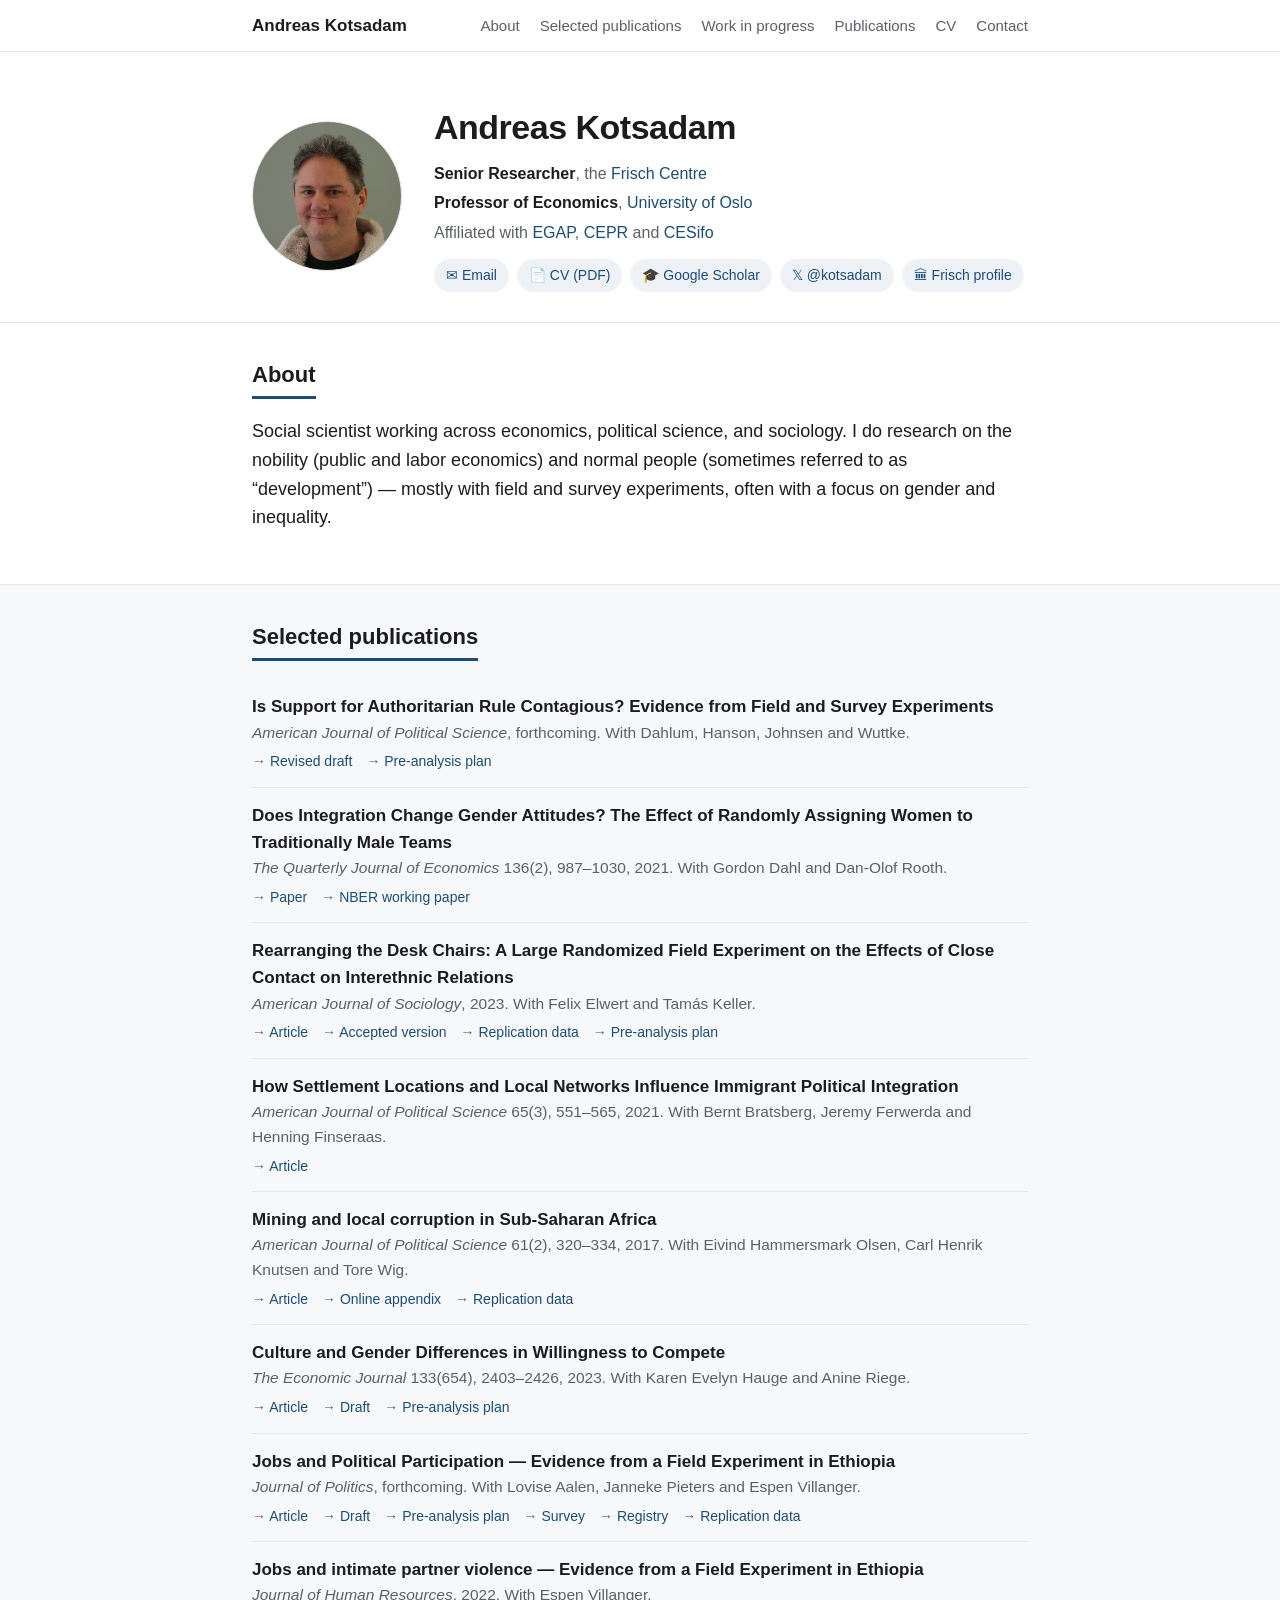
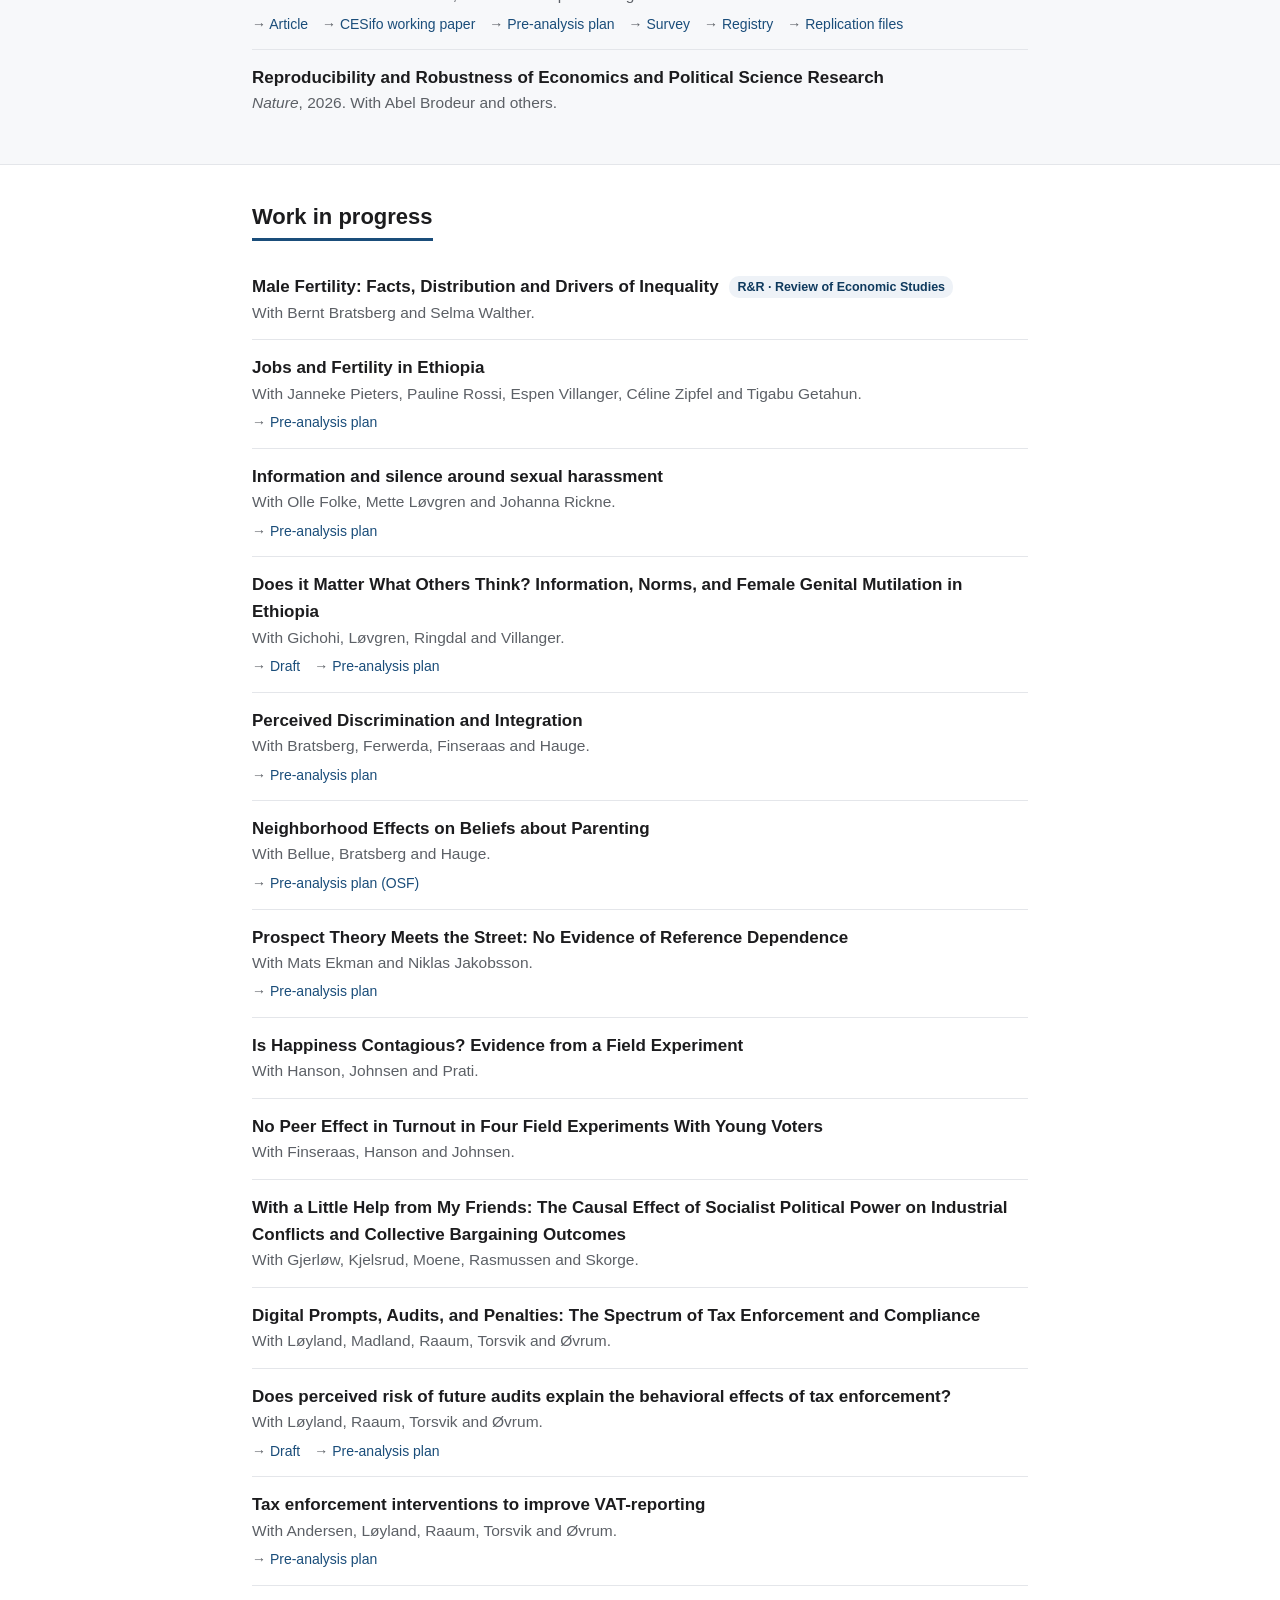
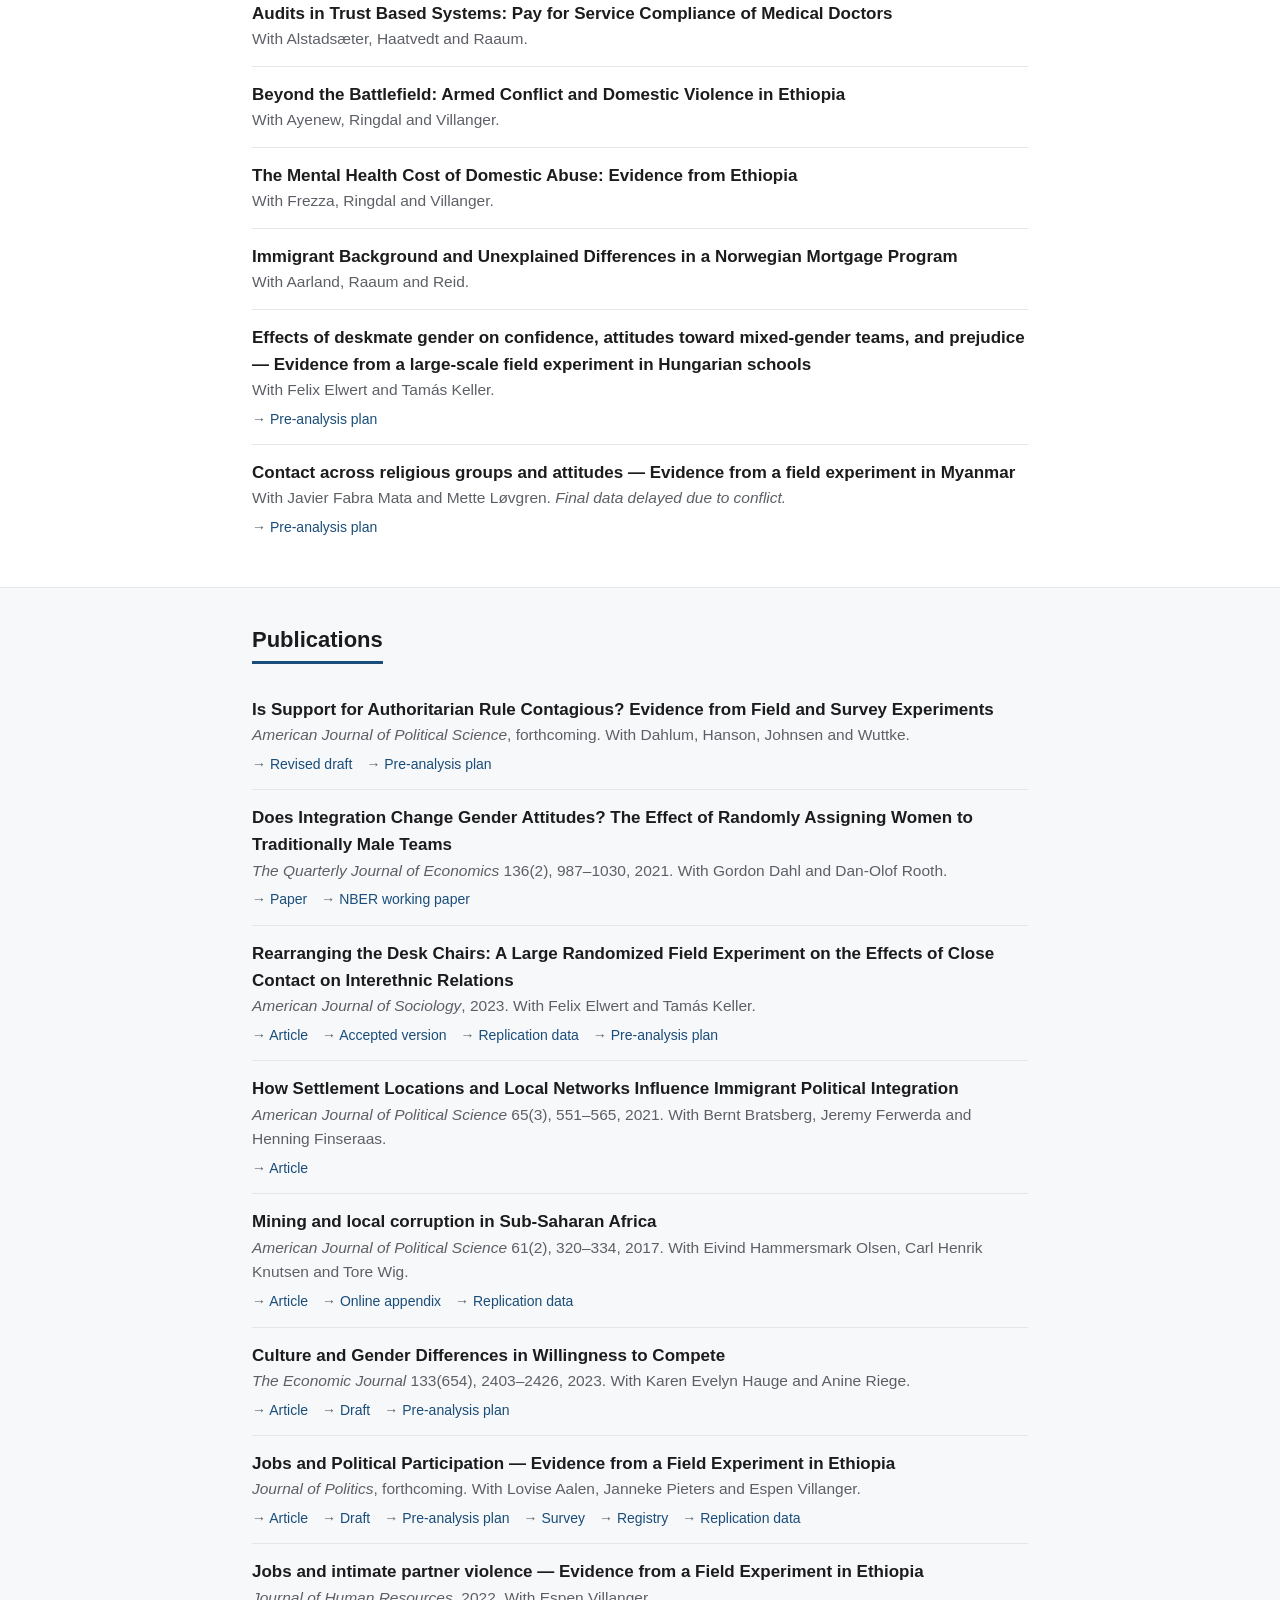
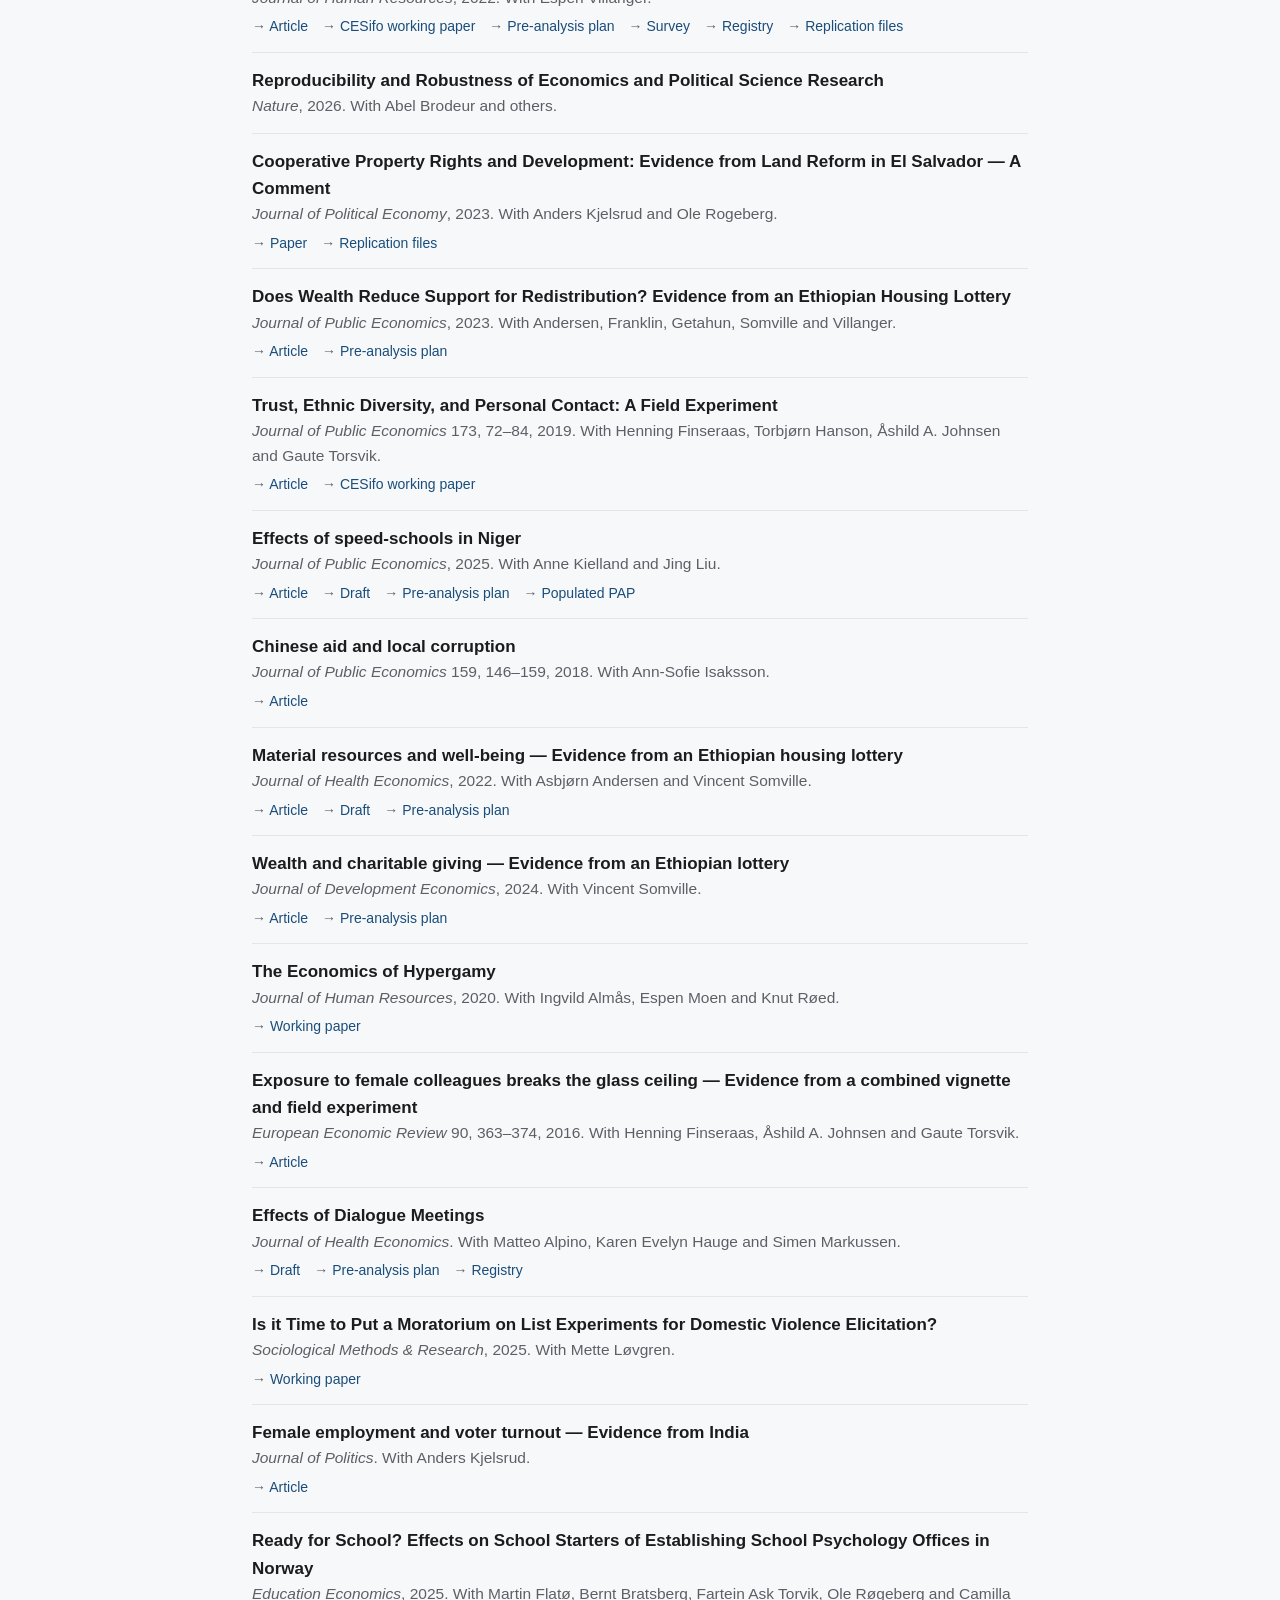
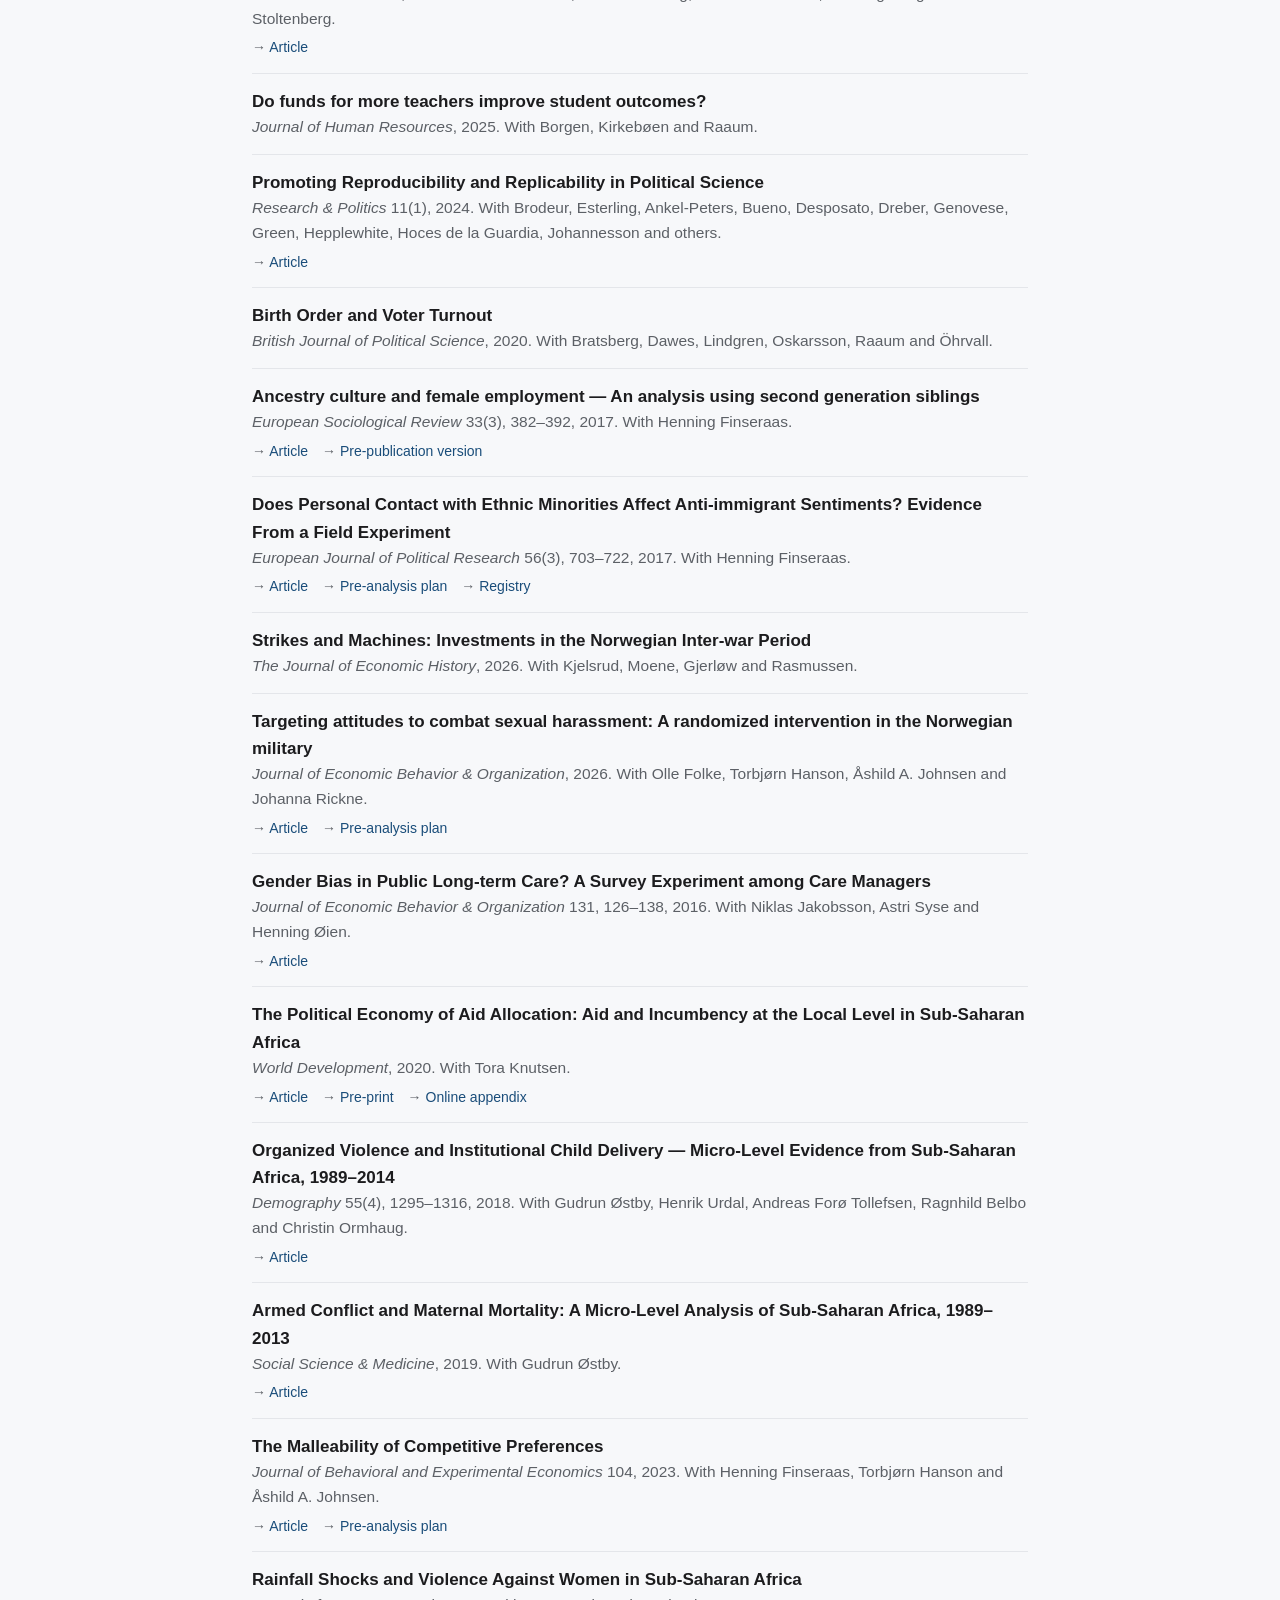
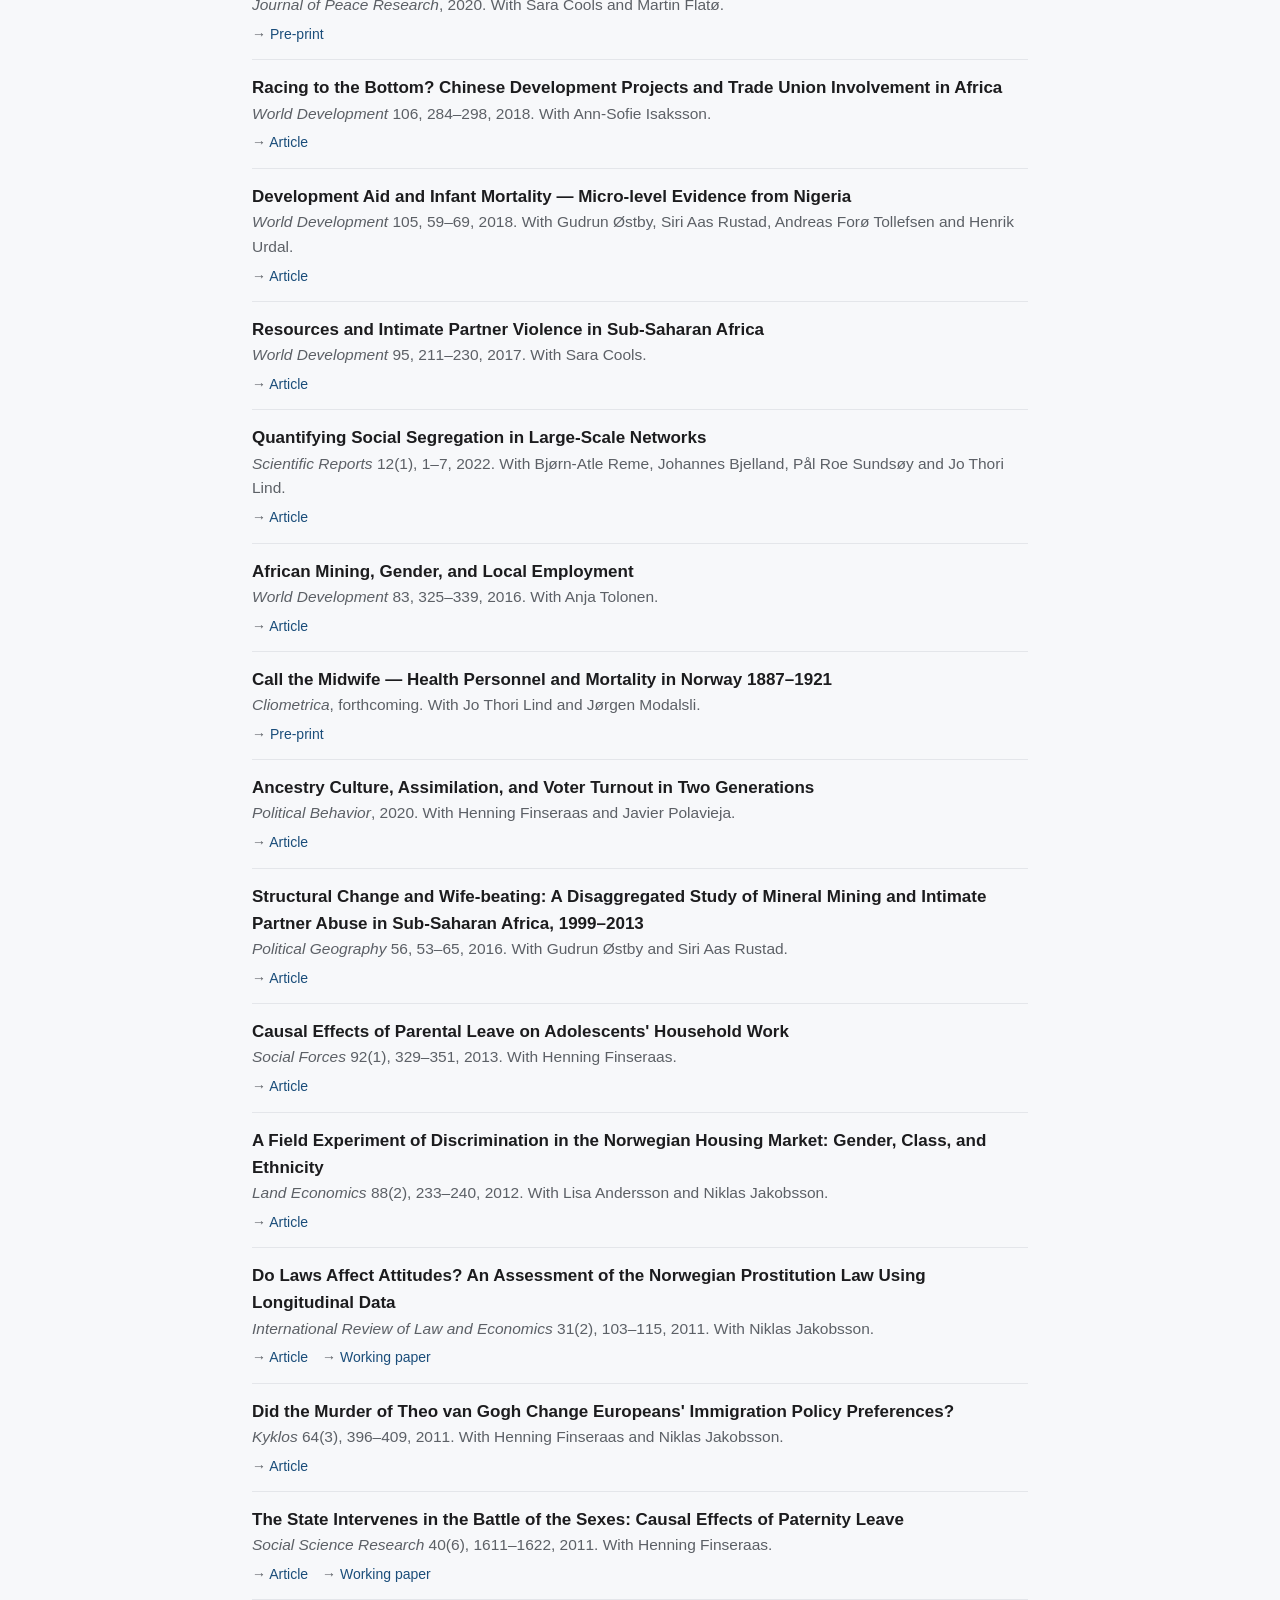
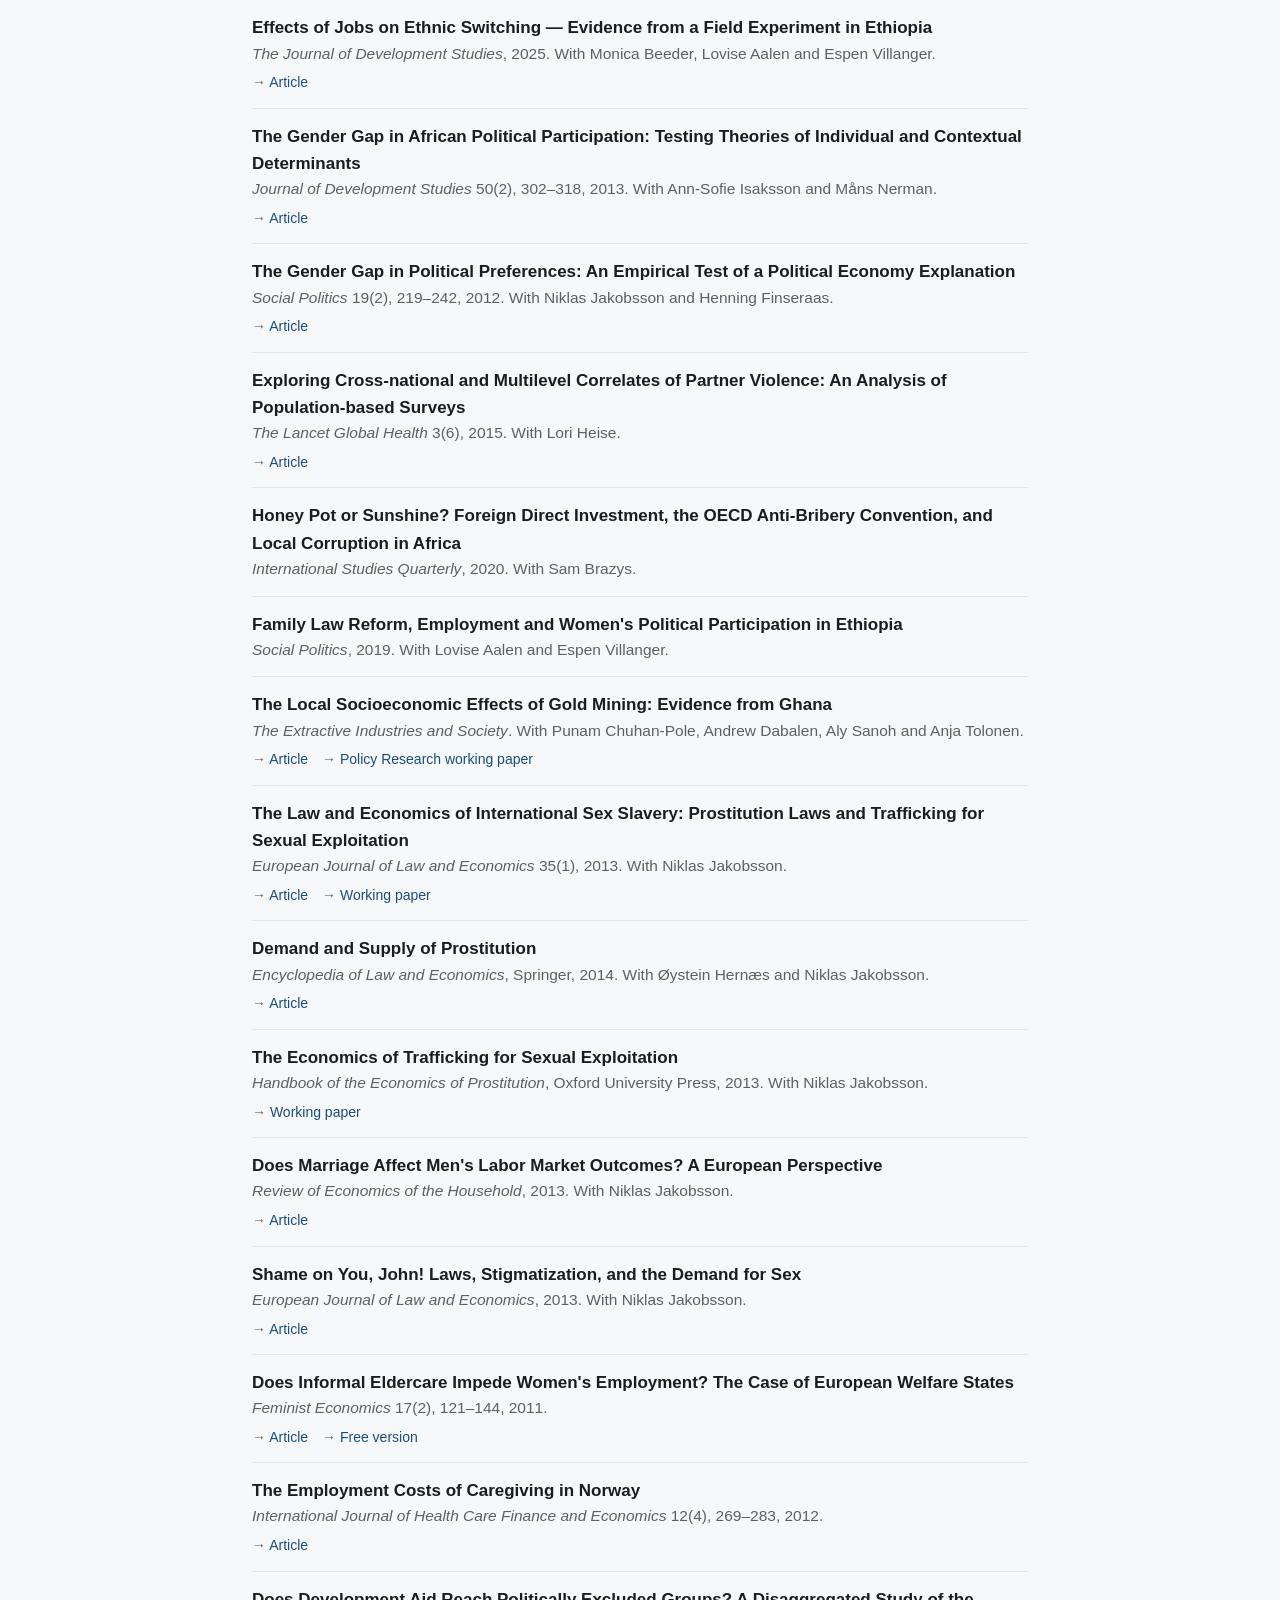
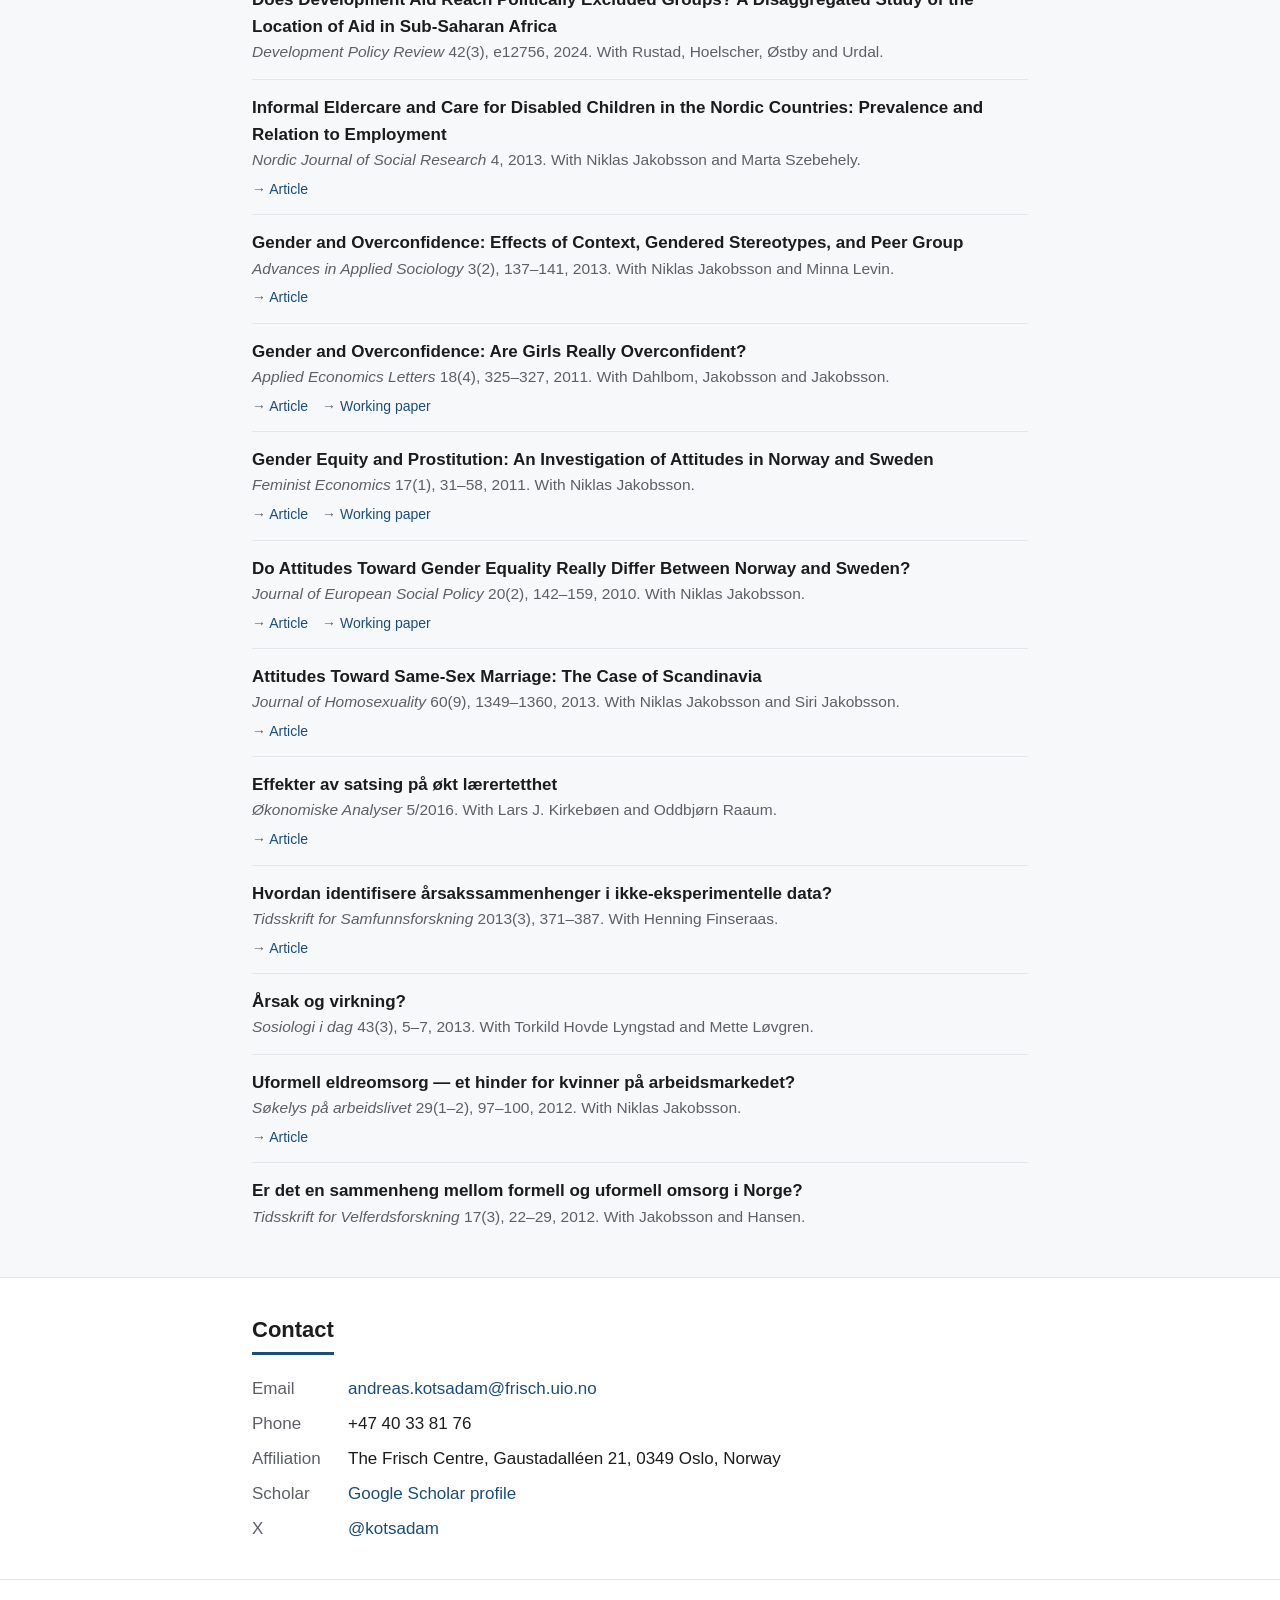
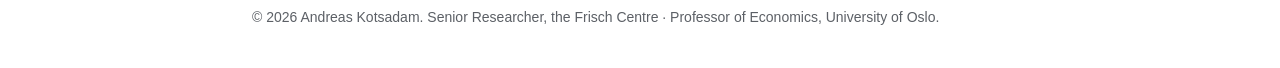
==== commit 569e1aa3: "About: add cross-disciplinary framing (economics, political science, sociology)" ====
--- a/index.html
+++ b/index.html
@@ -86,10 +86,10 @@
 <section id="about">
   <div class="wrap">
     <h2>About</h2>
-    <p class="lead">Social scientist doing research on the nobility (public and labor
-      economics) and normal people (sometimes referred to as &ldquo;development&rdquo;)
-      &mdash; mostly with field and survey experiments, often with a focus on gender
-      and inequality.</p>
+    <p class="lead">Social scientist working across economics, political science, and
+      sociology. I do research on the nobility (public and labor economics) and normal
+      people (sometimes referred to as &ldquo;development&rdquo;) &mdash; mostly with
+      field and survey experiments, often with a focus on gender and inequality.</p>
   </div>
 </section>
 
@@ -739,5 +739,9 @@
 </footer>
 
 <script>document.getElementById('yr').textContent = new Date().getFullYear();</script>
+
+<!-- Privacy-friendly, cookieless analytics (GoatCounter) -->
+<script data-goatcounter="https://kotsadam.goatcounter.com/count"
+        async src="//gc.zgo.at/count.js"></script>
 </body>
 </html>
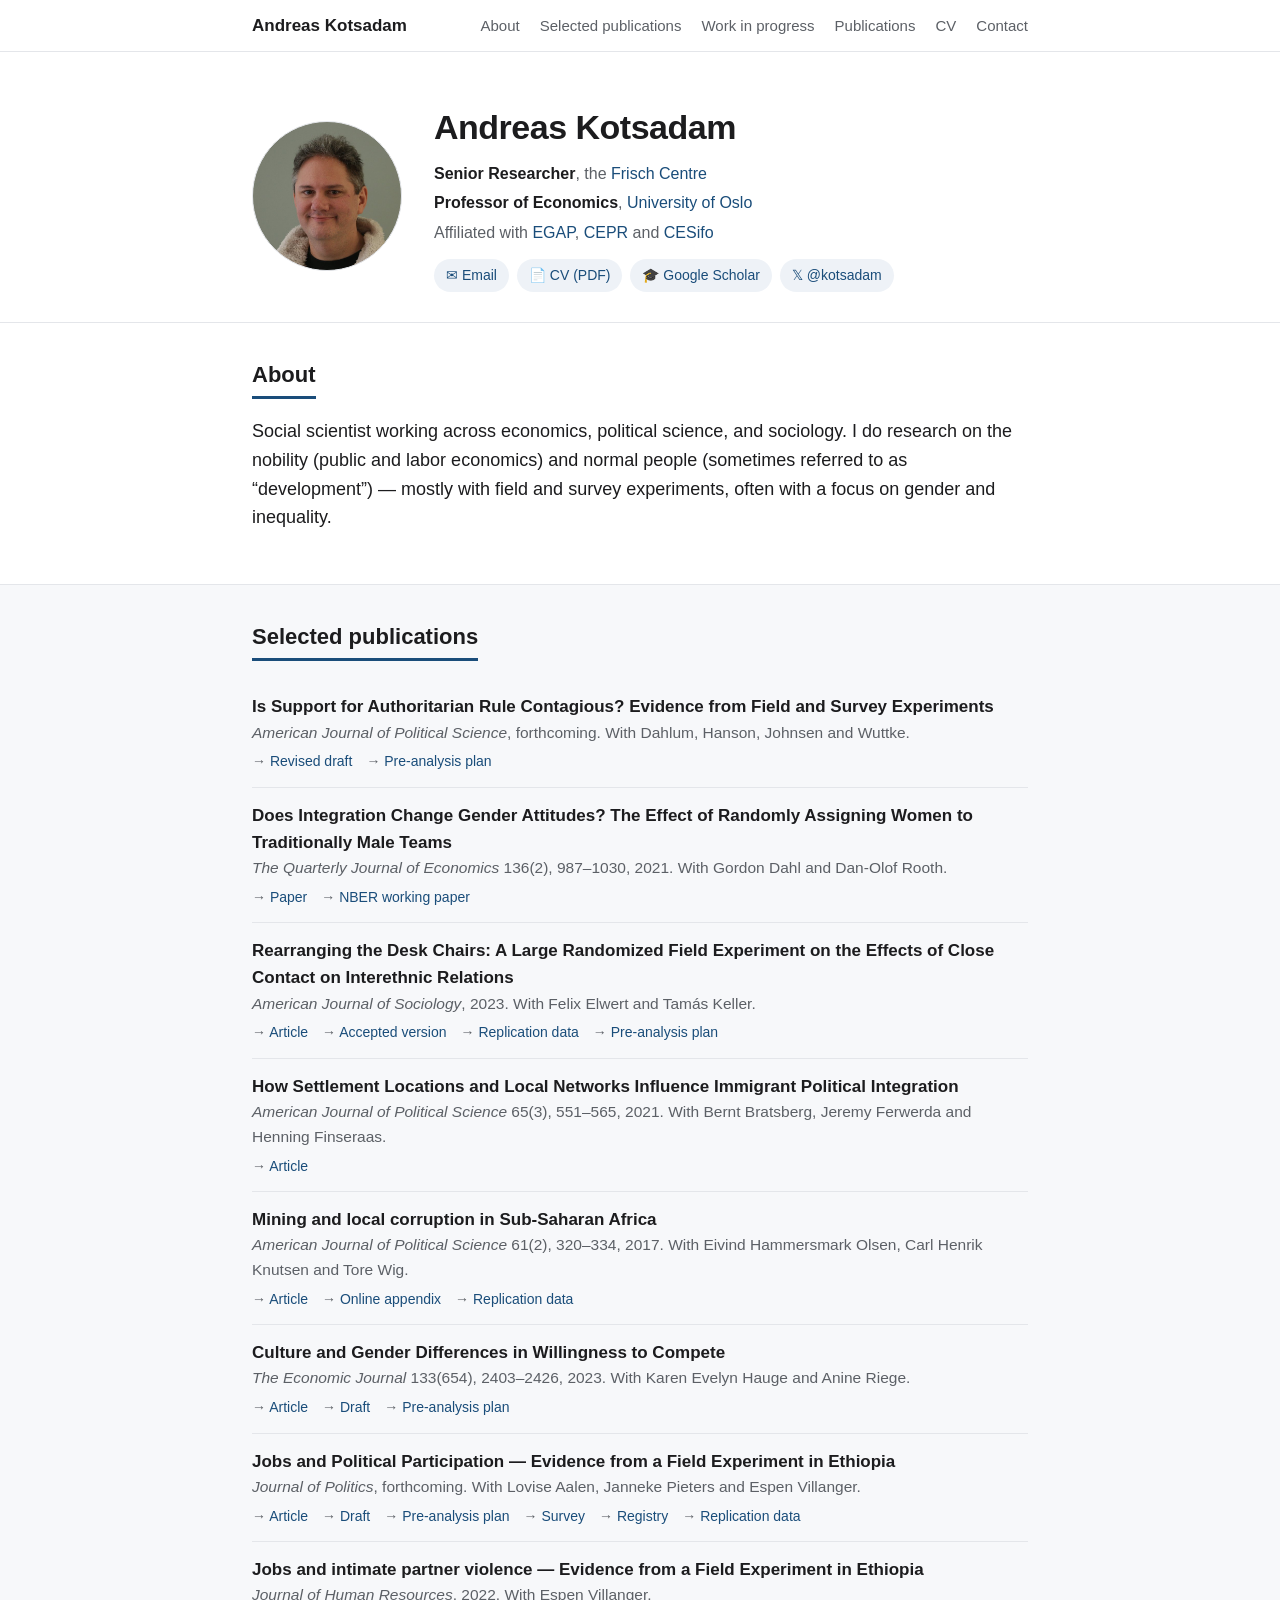
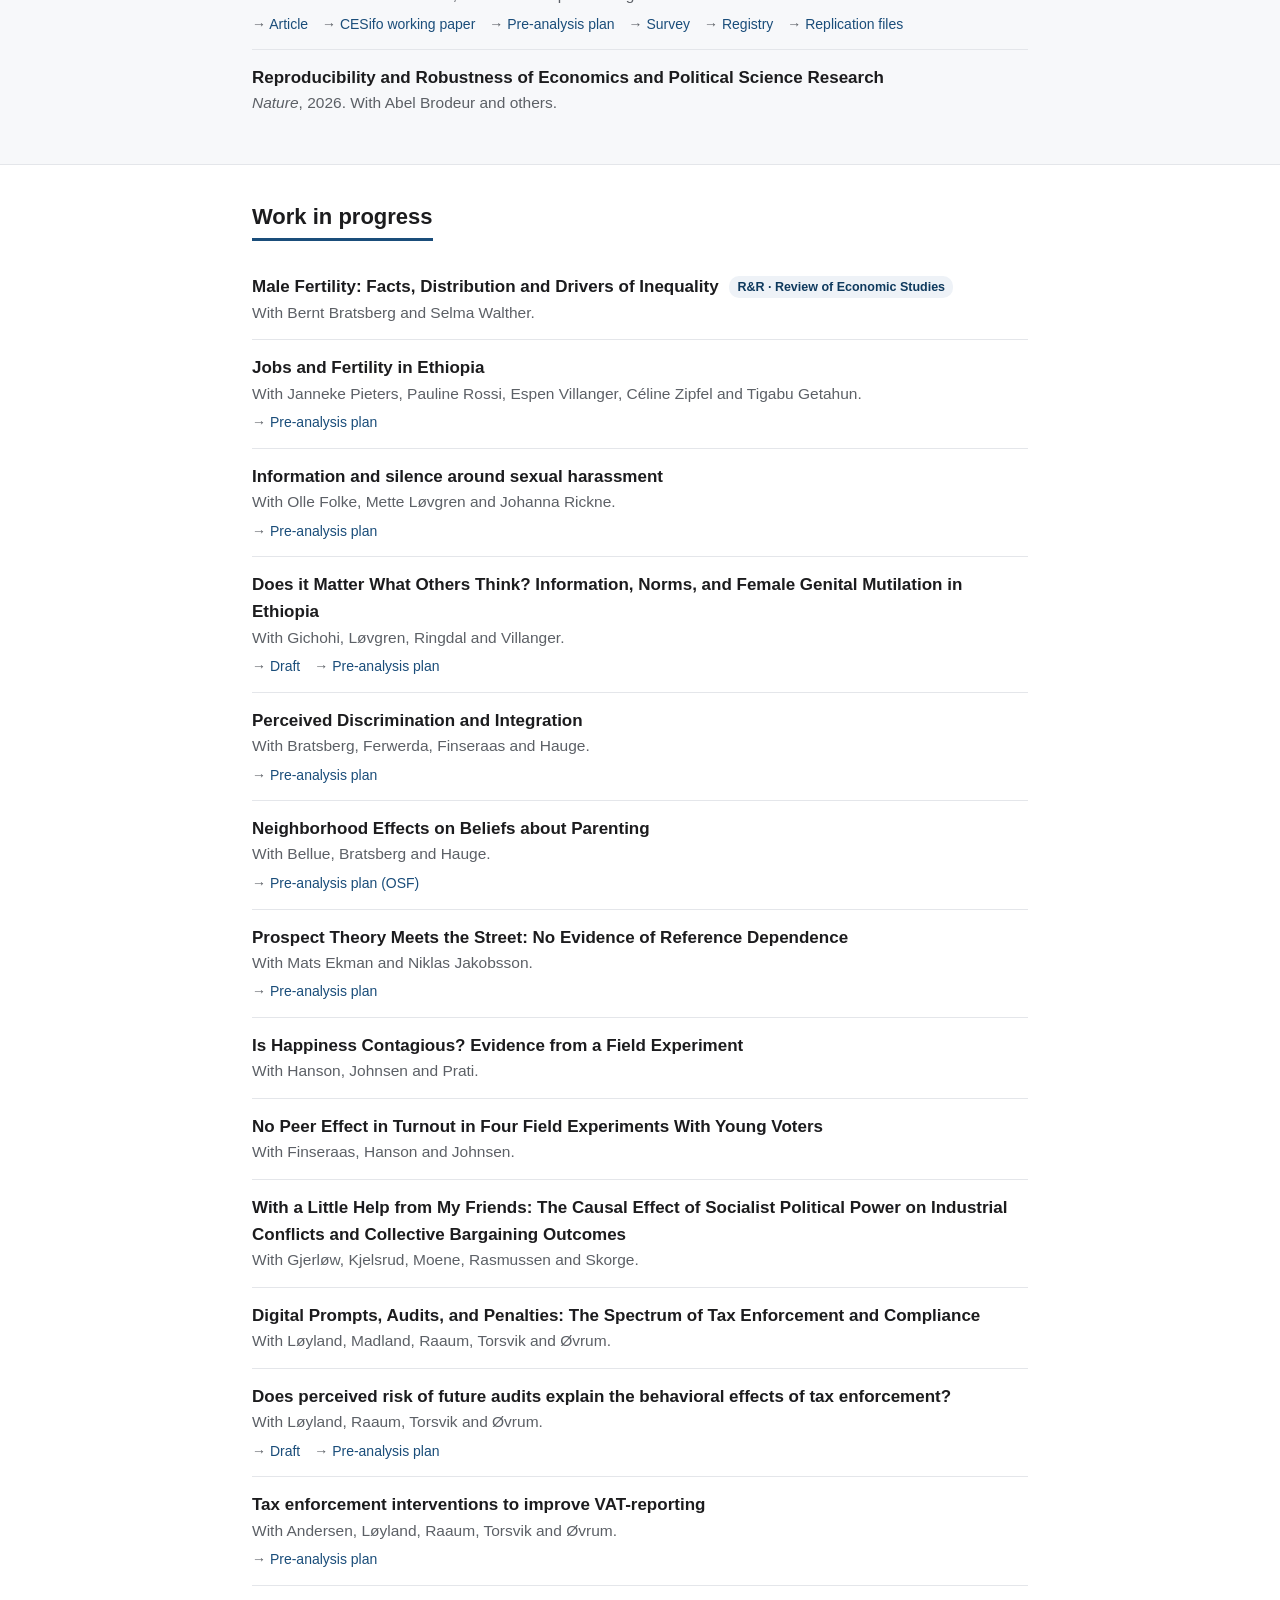
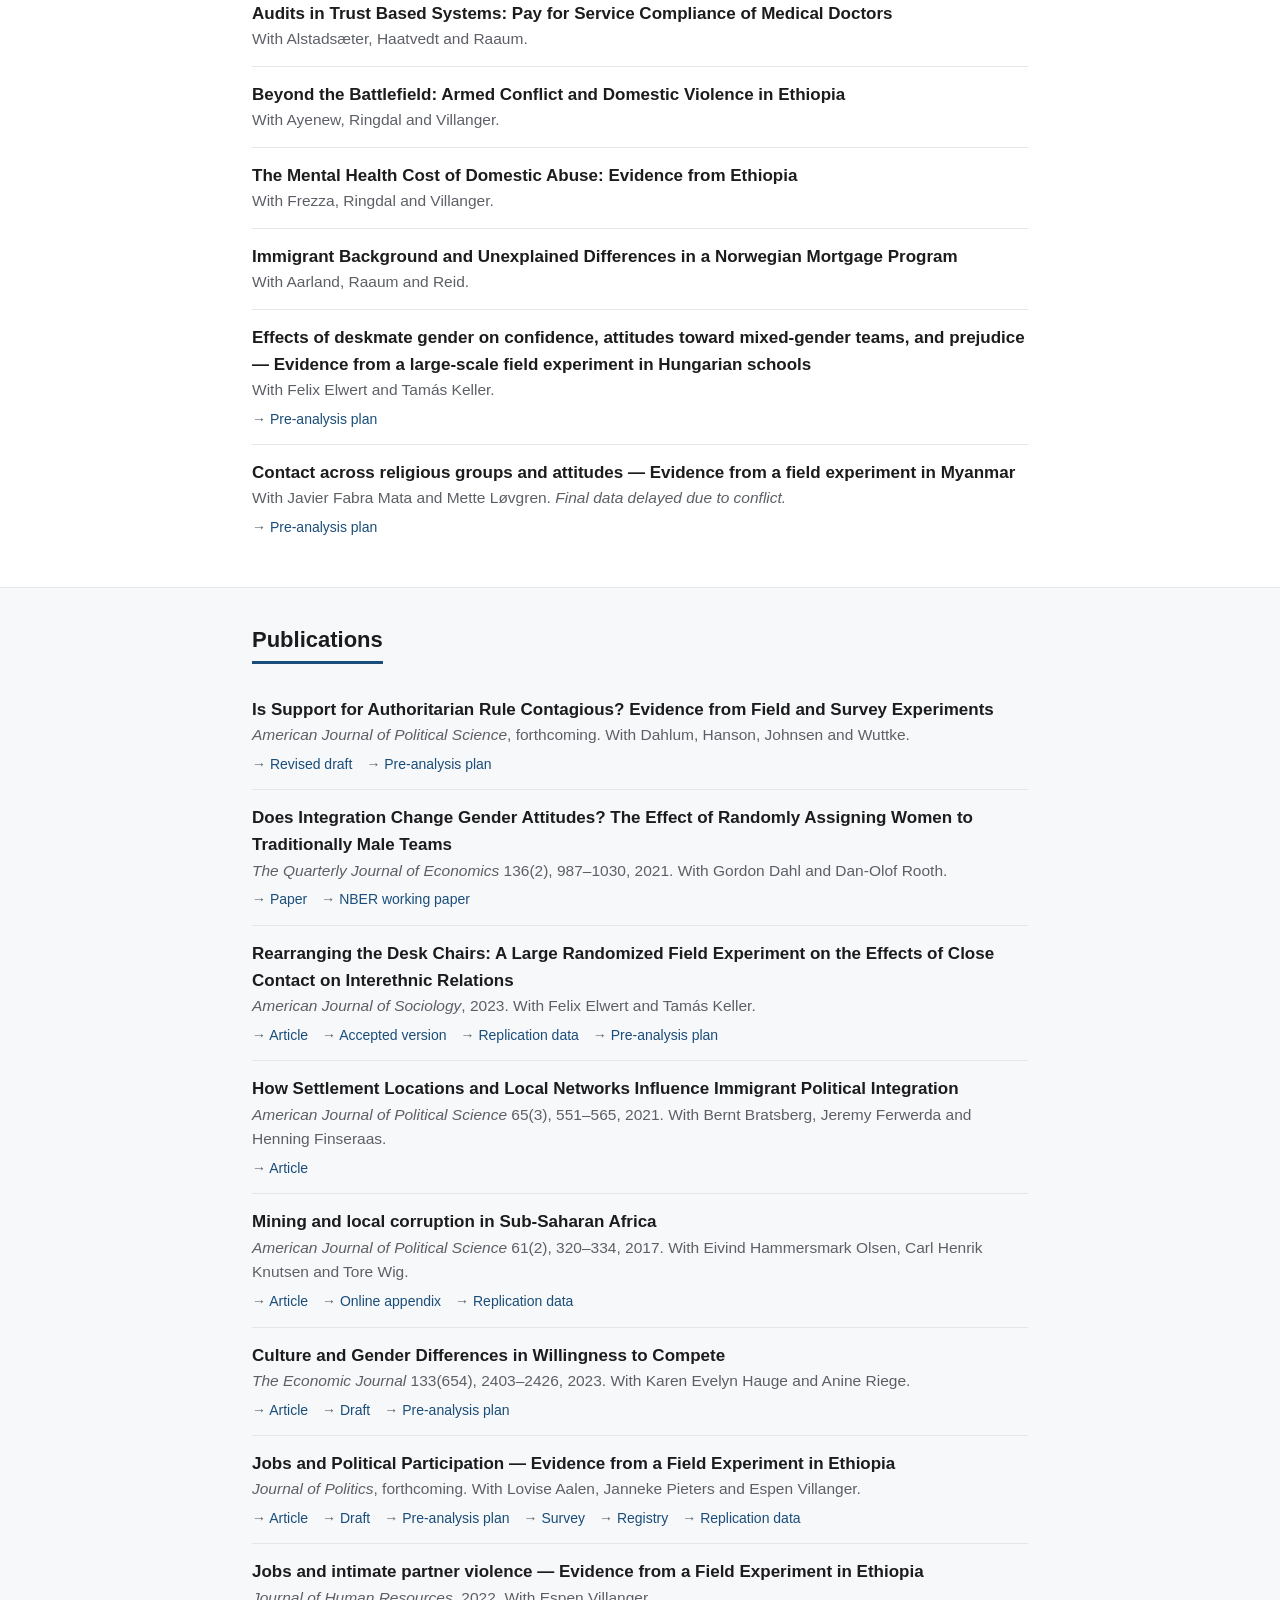
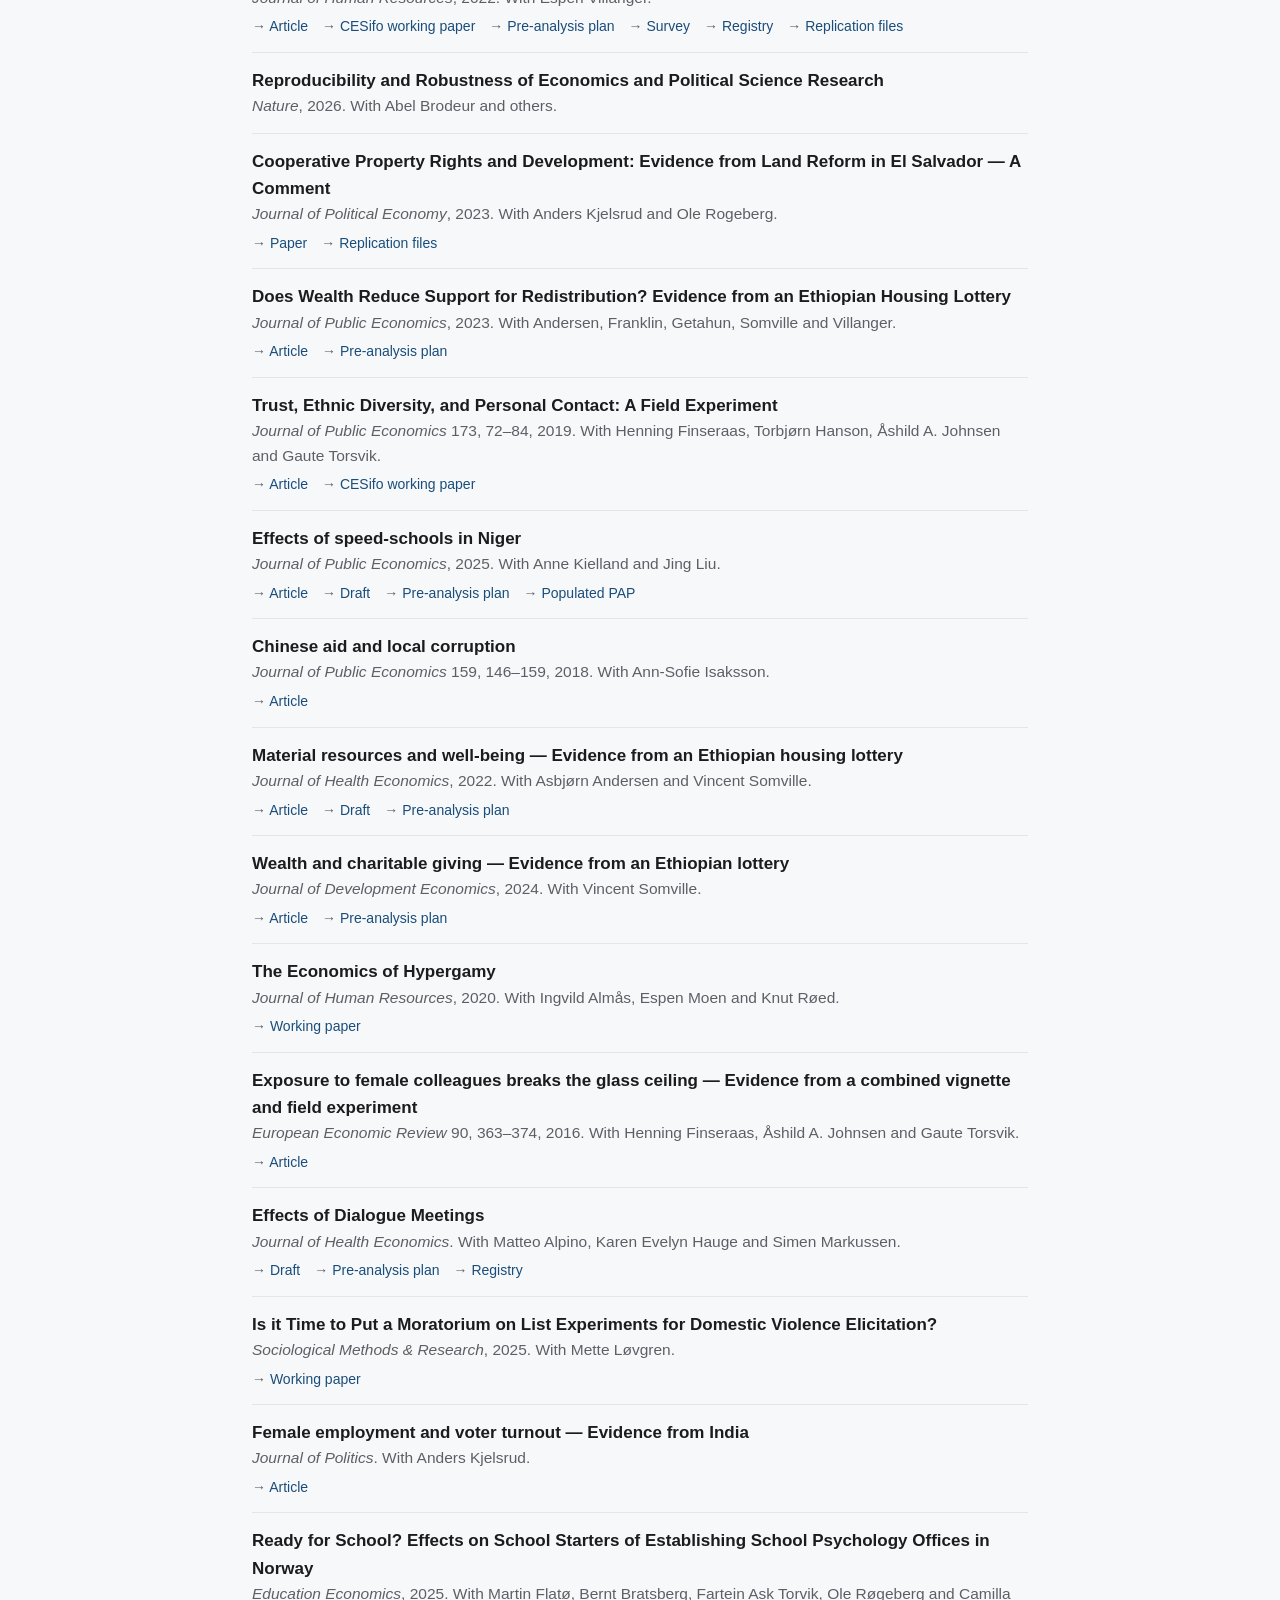
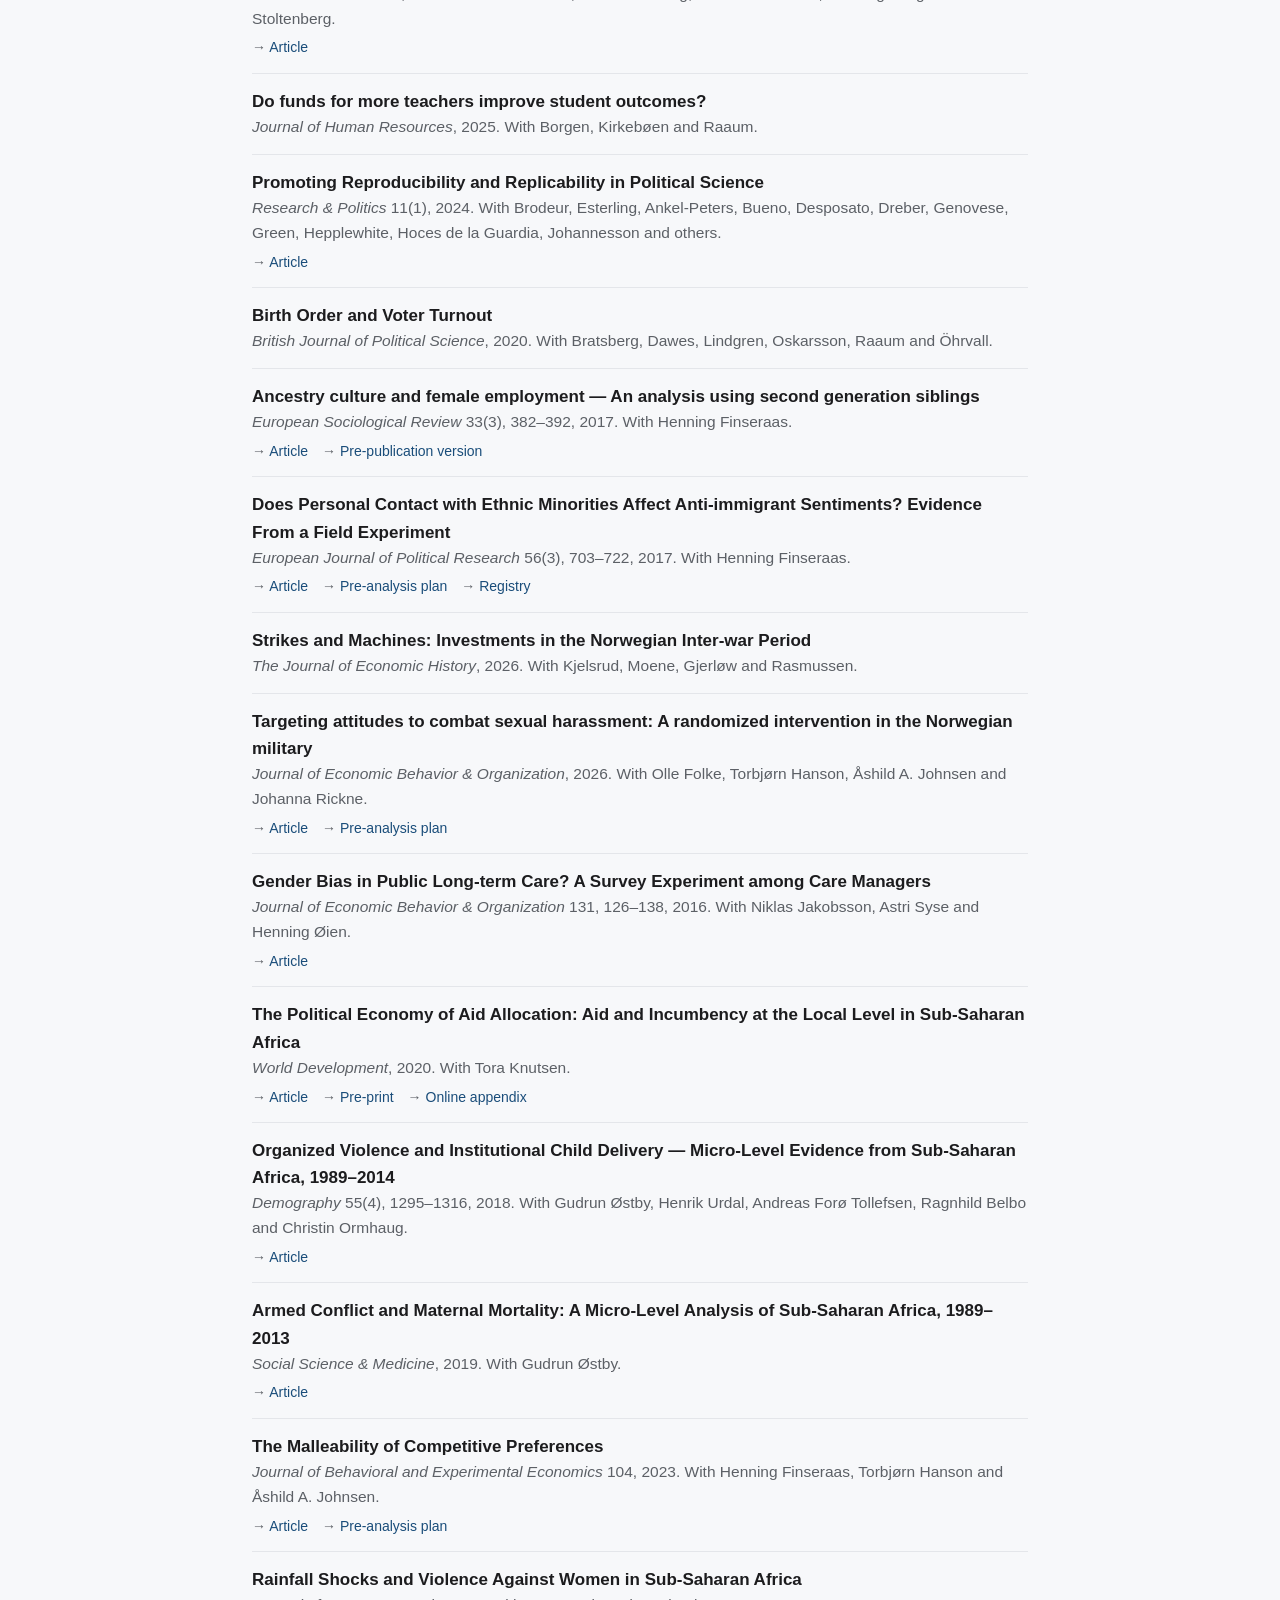
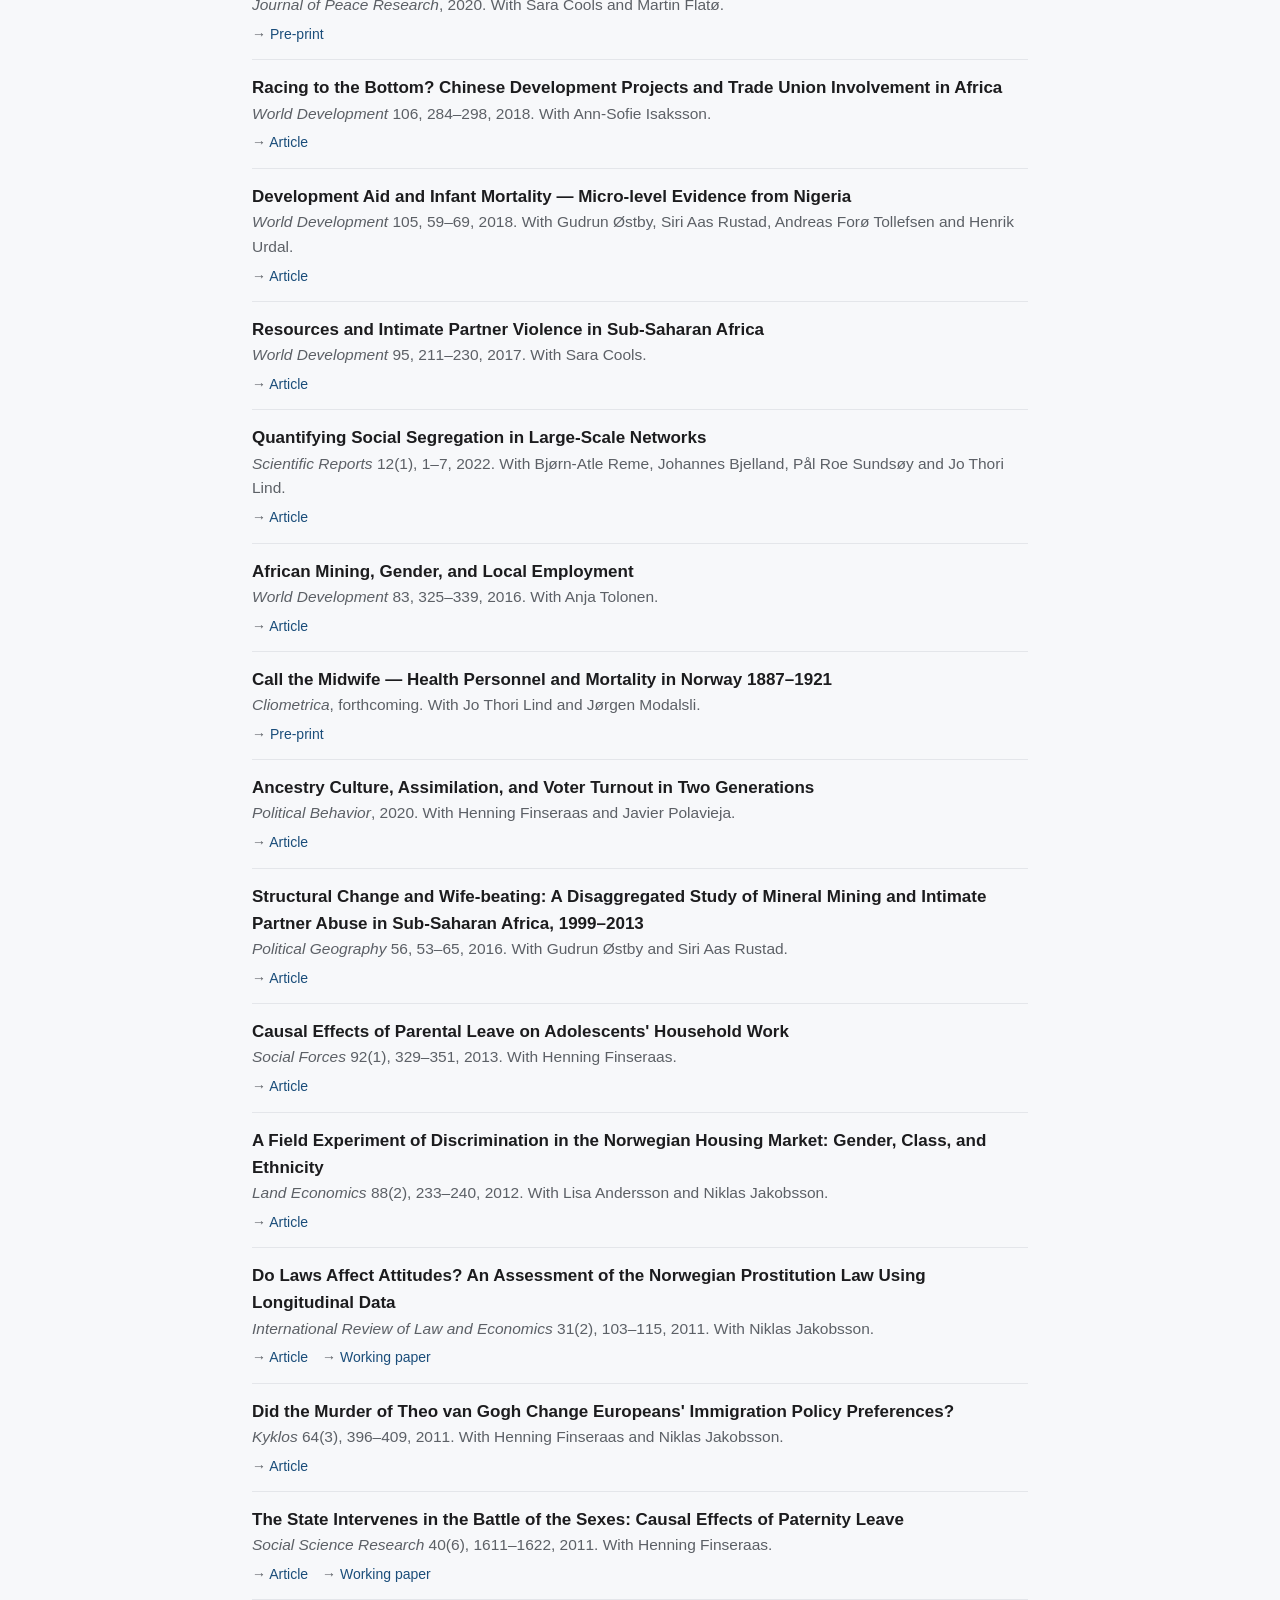
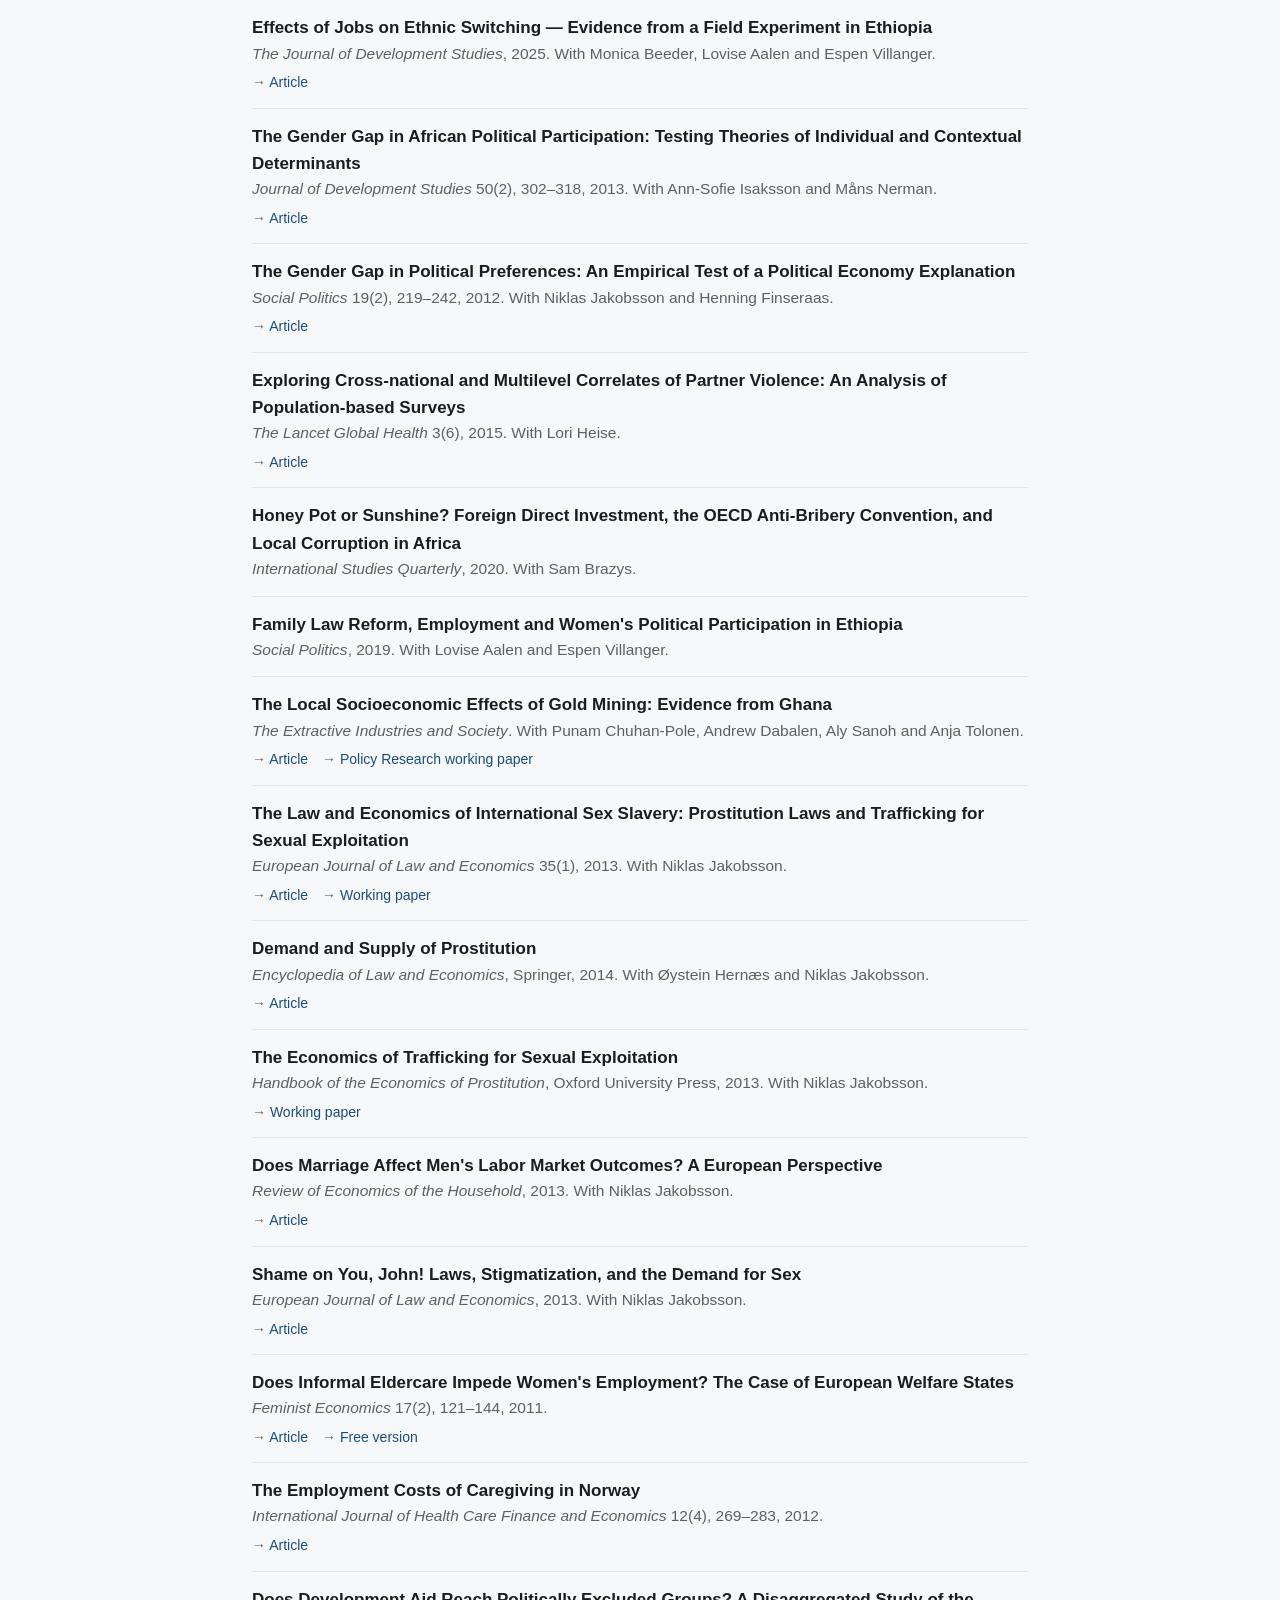
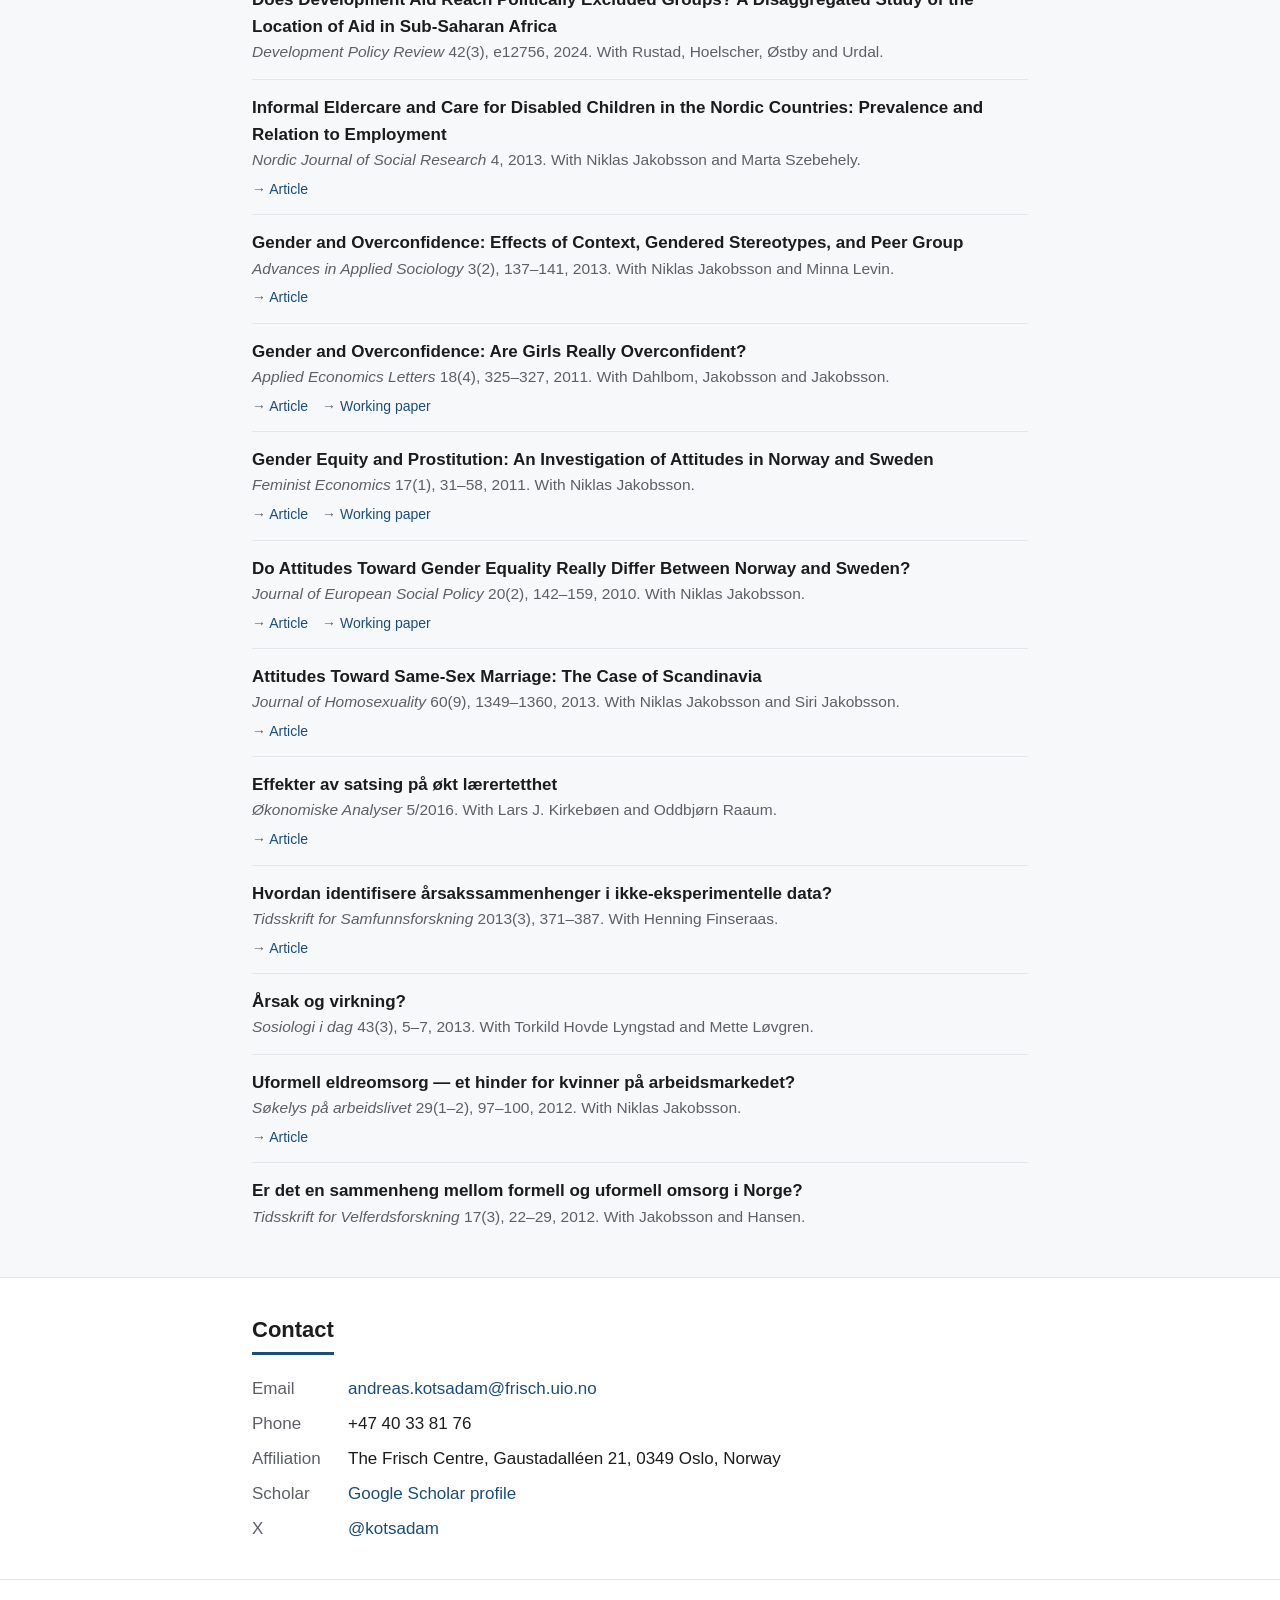
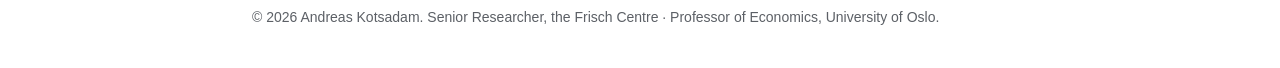
==== commit dbebbabf: "Links open in new tab; remove Frisch profile button" ====
--- a/index.html
+++ b/index.html
@@ -76,7 +76,6 @@
         <a href="files/cv-andreas-kotsadam.pdf">📄 CV (PDF)</a>
         <a href="https://scholar.google.com/citations?user=TPk54IoAAAAJ&hl=en">🎓 Google Scholar</a>
         <a href="https://x.com/kotsadam">𝕏 @kotsadam</a>
-        <a href="https://www.frisch.uio.no/english/people/aud/andreaskotsadam/">🏛 Frisch profile</a>
       </div>
     </div>
   </div>
@@ -738,7 +737,17 @@
   </div>
 </footer>
 
-<script>document.getElementById('yr').textContent = new Date().getFullYear();</script>
+<script>
+  document.getElementById('yr').textContent = new Date().getFullYear();
+  // Open external and file links in a new tab; leave in-page #anchors and mailto: alone
+  document.querySelectorAll('a[href]').forEach(function (a) {
+    var href = a.getAttribute('href');
+    if (href && href.charAt(0) !== '#' && href.indexOf('mailto:') !== 0) {
+      a.target = '_blank';
+      a.rel = 'noopener';
+    }
+  });
+</script>
 
 <!-- Privacy-friendly, cookieless analytics (GoatCounter) -->
 <script data-goatcounter="https://kotsadam.goatcounter.com/count"
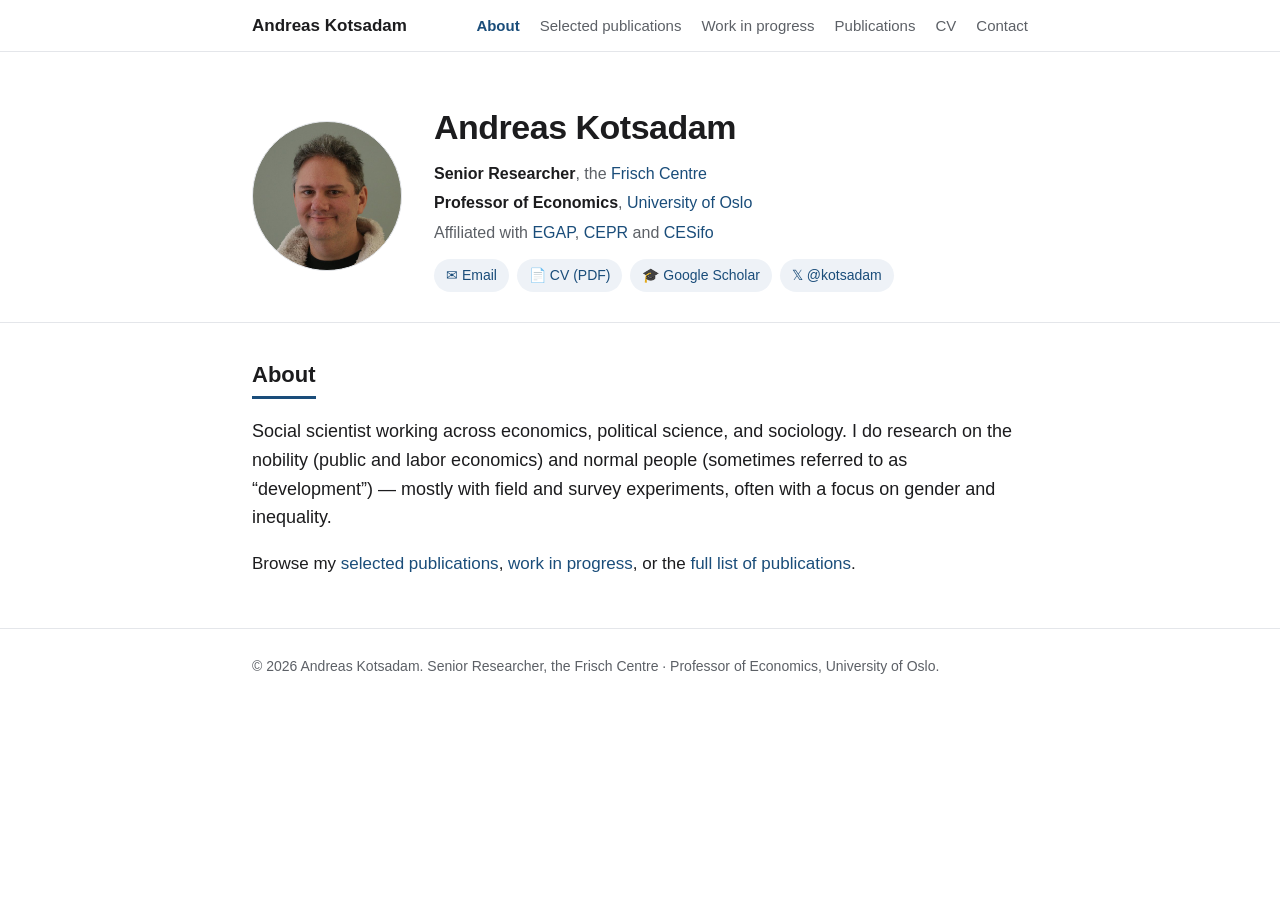
==== commit 8bdc8856: "Split site into separate pages per section Home keeps hero + About; Selected publications, Work in p" ====
--- a/index.html
+++ b/index.html
@@ -52,13 +52,13 @@
 <!-- ======================= NAV ======================= -->
 <nav class="topbar">
   <div class="wrap">
-    <span class="brand">Andreas Kotsadam</span>
-    <a href="#about">About</a>
-    <a href="#selected">Selected publications</a>
-    <a href="#working">Work in progress</a>
-    <a href="#publications">Publications</a>
+    <a class="brand" href="index.html">Andreas Kotsadam</a>
+    <a href="index.html" class="active">About</a>
+    <a href="selected-publications.html">Selected publications</a>
+    <a href="work-in-progress.html">Work in progress</a>
+    <a href="publications.html">Publications</a>
     <a href="files/cv-andreas-kotsadam.pdf">CV</a>
-    <a href="#contact">Contact</a>
+    <a href="contact.html">Contact</a>
   </div>
 </nav>
 
@@ -89,645 +89,9 @@
       sociology. I do research on the nobility (public and labor economics) and normal
       people (sometimes referred to as &ldquo;development&rdquo;) &mdash; mostly with
       field and survey experiments, often with a focus on gender and inequality.</p>
-  </div>
-</section>
-
-<!-- ======================= SELECTED PUBLICATIONS ======================= -->
-<section id="selected">
-  <div class="wrap">
-    <h2>Selected publications</h2>
-    <ul class="pubs">
-
-      <li>
-        <span class="pub-title">Is Support for Authoritarian Rule Contagious? Evidence from Field and Survey Experiments</span>
-        <div class="pub-meta"><em>American Journal of Political Science</em>, forthcoming. With Dahlum, Hanson, Johnsen and Wuttke.</div>
-        <div class="reslinks"><a href="files/full-manuscript.pdf">Revised draft</a><a href="files/pap-peer-effects-on-authoritarianism.pdf">Pre-analysis plan</a></div>
-      </li>
-
-      <li>
-        <span class="pub-title">Does Integration Change Gender Attitudes? The Effect of Randomly Assigning Women to Traditionally Male Teams</span>
-        <div class="pub-meta"><em>The Quarterly Journal of Economics</em> 136(2), 987–1030, 2021. With Gordon Dahl and Dan-Olof Rooth.</div>
-        <div class="reslinks"><a href="files/integration-and-gender-attitudes.pdf">Paper</a><a href="http://www.nber.org/papers/w24351">NBER working paper</a></div>
-      </li>
-
-      <li>
-        <span class="pub-title">Rearranging the Desk Chairs: A Large Randomized Field Experiment on the Effects of Close Contact on Interethnic Relations</span>
-        <div class="pub-meta"><em>American Journal of Sociology</em>, 2023. With Felix Elwert and Tamás Keller.</div>
-        <div class="reslinks"><a href="https://www.journals.uchicago.edu/doi/full/10.1086/724865">Article</a><a href="files/deskchairs-accepted.pdf">Accepted version</a><a href="https://dataverse.harvard.edu/dataset.xhtml?persistentId=doi:10.7910/DVN/NQKPGY">Replication data</a><a href="files/pap-interethnic-deskmates-final.pdf">Pre-analysis plan</a></div>
-      </li>
-
-      <li>
-        <span class="pub-title">How Settlement Locations and Local Networks Influence Immigrant Political Integration</span>
-        <div class="pub-meta"><em>American Journal of Political Science</em> 65(3), 551–565, 2021. With Bernt Bratsberg, Jeremy Ferwerda and Henning Finseraas.</div>
-        <div class="reslinks"><a href="https://onlinelibrary.wiley.com/doi/full/10.1111/ajps.12532">Article</a></div>
-      </li>
-
-      <li>
-        <span class="pub-title">Mining and local corruption in Sub-Saharan Africa</span>
-        <div class="pub-meta"><em>American Journal of Political Science</em> 61(2), 320–334, 2017. With Eivind Hammersmark Olsen, Carl Henrik Knutsen and Tore Wig.</div>
-        <div class="reslinks"><a href="https://onlinelibrary.wiley.com/doi/10.1111/ajps.12268/full">Article</a><a href="files/final_version_online_appendix_ajps.pdf">Online appendix</a><a href="https://dataverse.harvard.edu/dataset.xhtml?persistentId=doi:10.7910/DVN/ZSYWHO">Replication data</a></div>
-      </li>
-
-      <li>
-        <span class="pub-title">Culture and Gender Differences in Willingness to Compete</span>
-        <div class="pub-meta"><em>The Economic Journal</em> 133(654), 2403–2426, 2023. With Karen Evelyn Hauge and Anine Riege.</div>
-        <div class="reslinks"><a href="https://academic.oup.com/ej/article/133/654/2403/7143100">Article</a><a href="files/competition_june17.pdf">Draft</a><a href="files/preplan-competition.pdf">Pre-analysis plan</a></div>
-      </li>
-
-      <li>
-        <span class="pub-title">Jobs and Political Participation — Evidence from a Field Experiment in Ethiopia</span>
-        <div class="pub-meta"><em>Journal of Politics</em>, forthcoming. With Lovise Aalen, Janneke Pieters and Espen Villanger.</div>
-        <div class="reslinks"><a href="https://www.journals.uchicago.edu/doi/abs/10.1086/726929">Article</a><a href="files/paper-jobs-and-pol-part-jpol_revision-2022_05_25.pdf">Draft</a><a href="files/pre-analysis-plan-polpart-june-6.pdf">Pre-analysis plan</a><a href="files/survey_wave2.pdf">Survey</a><a href="https://www.socialscienceregistry.org/trials/AEARCTR-0004285">Registry</a><a href="https://dataverse.harvard.edu/dataset.xhtml?persistentId=doi:10.7910/DVN/QIH3D7">Replication data</a></div>
-      </li>
-
-      <li>
-        <span class="pub-title">Jobs and intimate partner violence — Evidence from a Field Experiment in Ethiopia</span>
-        <div class="pub-meta"><em>Journal of Human Resources</em>, 2022. With Espen Villanger.</div>
-        <div class="reslinks"><a href="https://jhr.uwpress.org/content/early/2022/08/01/jhr.0721-11780R2.abstract">Article</a><a href="https://www.cesifo.org/DocDL/cesifo1_wp8108.pdf">CESifo working paper</a><a href="files/paper-jobs-and-ipv.pdf">Pre-analysis plan</a><a href="files/survey_wave2.pdf">Survey</a><a href="https://www.socialscienceregistry.org/trials/2569">Registry</a><a href="files/replication_jhr.zip">Replication files</a></div>
-      </li>
-
-      <li>
-        <span class="pub-title">Reproducibility and Robustness of Economics and Political Science Research</span>
-        <div class="pub-meta"><em>Nature</em>, 2026. With Abel Brodeur and others.</div>
-      </li>
-
-    </ul>
-  </div>
-</section>
-
-<!-- ======================= WORK IN PROGRESS ======================= -->
-<section id="working">
-  <div class="wrap">
-    <h2>Work in progress</h2>
-    <ul class="pubs">
-
-      <li>
-        <span class="pub-title">Male Fertility: Facts, Distribution and Drivers of Inequality</span>
-        <span class="status">R&amp;R · Review of Economic Studies</span>
-        <div class="pub-meta">With Bernt Bratsberg and Selma Walther.</div>
-      </li>
-
-      <li>
-        <span class="pub-title">Jobs and Fertility in Ethiopia</span>
-        <div class="pub-meta">With Janneke Pieters, Pauline Rossi, Espen Villanger, Céline Zipfel and Tigabu Getahun.</div>
-        <div class="reslinks"><a href="files/preplan-jobs-and-fertility.pdf">Pre-analysis plan</a></div>
-      </li>
-
-      <li>
-        <span class="pub-title">Information and silence around sexual harassment</span>
-        <div class="pub-meta">With Olle Folke, Mette Løvgren and Johanna Rickne.</div>
-        <div class="reslinks"><a href="files/pre-analysis-plan-information-and-sexual-harassment-may-4-2024.pdf">Pre-analysis plan</a></div>
-      </li>
-
-      <li>
-        <span class="pub-title">Does it Matter What Others Think? Information, Norms, and Female Genital Mutilation in Ethiopia</span>
-        <div class="pub-meta">With Gichohi, Løvgren, Ringdal and Villanger.</div>
-        <div class="reslinks"><a href="files/fgm_experiment-26.pdf">Draft</a><a href="files/pap_fgm_info.pdf">Pre-analysis plan</a></div>
-      </li>
-
-      <li>
-        <span class="pub-title">Perceived Discrimination and Integration</span>
-        <div class="pub-meta">With Bratsberg, Ferwerda, Finseraas and Hauge.</div>
-        <div class="reslinks"><a href="files/preplan-perceived-discrimination-and-integration.pdf">Pre-analysis plan</a></div>
-      </li>
-
-      <li>
-        <span class="pub-title">Neighborhood Effects on Beliefs about Parenting</span>
-        <div class="pub-meta">With Bellue, Bratsberg and Hauge.</div>
-        <div class="reslinks"><a href="https://osf.io/5kmcn">Pre-analysis plan (OSF)</a></div>
-      </li>
-
-      <li>
-        <span class="pub-title">Prospect Theory Meets the Street: No Evidence of Reference Dependence</span>
-        <div class="pub-meta">With Mats Ekman and Niklas Jakobsson.</div>
-        <div class="reslinks"><a href="files/pap-prospect-theory.pdf">Pre-analysis plan</a></div>
-      </li>
-
-      <li>
-        <span class="pub-title">Is Happiness Contagious? Evidence from a Field Experiment</span>
-        <div class="pub-meta">With Hanson, Johnsen and Prati.</div>
-      </li>
-
-      <li>
-        <span class="pub-title">No Peer Effect in Turnout in Four Field Experiments With Young Voters</span>
-        <div class="pub-meta">With Finseraas, Hanson and Johnsen.</div>
-      </li>
-
-      <li>
-        <span class="pub-title">With a Little Help from My Friends: The Causal Effect of Socialist Political Power on Industrial Conflicts and Collective Bargaining Outcomes</span>
-        <div class="pub-meta">With Gjerløw, Kjelsrud, Moene, Rasmussen and Skorge.</div>
-      </li>
-
-      <li>
-        <span class="pub-title">Digital Prompts, Audits, and Penalties: The Spectrum of Tax Enforcement and Compliance</span>
-        <div class="pub-meta">With Løyland, Madland, Raaum, Torsvik and Øvrum.</div>
-      </li>
-
-      <li>
-        <span class="pub-title">Does perceived risk of future audits explain the behavioral effects of tax enforcement?</span>
-        <div class="pub-meta">With Løyland, Raaum, Torsvik and Øvrum.</div>
-        <div class="reslinks"><a href="files/abc_june_21_2022.pdf">Draft</a><a href="files/tax-enforcement-pre-plan.pdf">Pre-analysis plan</a></div>
-      </li>
-
-      <li>
-        <span class="pub-title">Tax enforcement interventions to improve VAT-reporting</span>
-        <div class="pub-meta">With Andersen, Løyland, Raaum, Torsvik and Øvrum.</div>
-        <div class="reslinks"><a href="files/pap_vat.pdf">Pre-analysis plan</a></div>
-      </li>
-
-      <li>
-        <span class="pub-title">Audits in Trust Based Systems: Pay for Service Compliance of Medical Doctors</span>
-        <div class="pub-meta">With Alstadsæter, Haatvedt and Raaum.</div>
-      </li>
-
-      <li>
-        <span class="pub-title">Beyond the Battlefield: Armed Conflict and Domestic Violence in Ethiopia</span>
-        <div class="pub-meta">With Ayenew, Ringdal and Villanger.</div>
-      </li>
-
-      <li>
-        <span class="pub-title">The Mental Health Cost of Domestic Abuse: Evidence from Ethiopia</span>
-        <div class="pub-meta">With Frezza, Ringdal and Villanger.</div>
-      </li>
-
-      <li>
-        <span class="pub-title">Immigrant Background and Unexplained Differences in a Norwegian Mortgage Program</span>
-        <div class="pub-meta">With Aarland, Raaum and Reid.</div>
-      </li>
-
-      <li>
-        <span class="pub-title">Effects of deskmate gender on confidence, attitudes toward mixed-gender teams, and prejudice — Evidence from a large-scale field experiment in Hungarian schools</span>
-        <div class="pub-meta">With Felix Elwert and Tamás Keller.</div>
-        <div class="reslinks"><a href="files/pap-gender-deskmates-final.pdf">Pre-analysis plan</a></div>
-      </li>
-
-      <li>
-        <span class="pub-title">Contact across religious groups and attitudes — Evidence from a field experiment in Myanmar</span>
-        <div class="pub-meta">With Javier Fabra Mata and Mette Løvgren. <em>Final data delayed due to conflict.</em></div>
-        <div class="reslinks"><a href="files/preplan-myanmar.pdf">Pre-analysis plan</a></div>
-      </li>
-
-    </ul>
-  </div>
-</section>
-
-<!-- ======================= PUBLICATIONS ======================= -->
-<section id="publications">
-  <div class="wrap">
-    <h2>Publications</h2>
-
-    <ul class="pubs">
-
-      <li>
-        <span class="pub-title">Is Support for Authoritarian Rule Contagious? Evidence from Field and Survey Experiments</span>
-        <div class="pub-meta"><em>American Journal of Political Science</em>, forthcoming. With Dahlum, Hanson, Johnsen and Wuttke.</div>
-        <div class="reslinks"><a href="files/full-manuscript.pdf">Revised draft</a><a href="files/pap-peer-effects-on-authoritarianism.pdf">Pre-analysis plan</a></div>
-      </li>
-
-      <li>
-        <span class="pub-title">Does Integration Change Gender Attitudes? The Effect of Randomly Assigning Women to Traditionally Male Teams</span>
-        <div class="pub-meta"><em>The Quarterly Journal of Economics</em> 136(2), 987–1030, 2021. With Gordon Dahl and Dan-Olof Rooth.</div>
-        <div class="reslinks"><a href="files/integration-and-gender-attitudes.pdf">Paper</a><a href="http://www.nber.org/papers/w24351">NBER working paper</a></div>
-      </li>
-
-      <li>
-        <span class="pub-title">Rearranging the Desk Chairs: A Large Randomized Field Experiment on the Effects of Close Contact on Interethnic Relations</span>
-        <div class="pub-meta"><em>American Journal of Sociology</em>, 2023. With Felix Elwert and Tamás Keller.</div>
-        <div class="reslinks"><a href="https://www.journals.uchicago.edu/doi/full/10.1086/724865">Article</a><a href="files/deskchairs-accepted.pdf">Accepted version</a><a href="https://dataverse.harvard.edu/dataset.xhtml?persistentId=doi:10.7910/DVN/NQKPGY">Replication data</a><a href="files/pap-interethnic-deskmates-final.pdf">Pre-analysis plan</a></div>
-      </li>
-
-      <li>
-        <span class="pub-title">How Settlement Locations and Local Networks Influence Immigrant Political Integration</span>
-        <div class="pub-meta"><em>American Journal of Political Science</em> 65(3), 551–565, 2021. With Bernt Bratsberg, Jeremy Ferwerda and Henning Finseraas.</div>
-        <div class="reslinks"><a href="https://onlinelibrary.wiley.com/doi/full/10.1111/ajps.12532">Article</a></div>
-      </li>
-
-      <li>
-        <span class="pub-title">Mining and local corruption in Sub-Saharan Africa</span>
-        <div class="pub-meta"><em>American Journal of Political Science</em> 61(2), 320–334, 2017. With Eivind Hammersmark Olsen, Carl Henrik Knutsen and Tore Wig.</div>
-        <div class="reslinks"><a href="https://onlinelibrary.wiley.com/doi/10.1111/ajps.12268/full">Article</a><a href="files/final_version_online_appendix_ajps.pdf">Online appendix</a><a href="https://dataverse.harvard.edu/dataset.xhtml?persistentId=doi:10.7910/DVN/ZSYWHO">Replication data</a></div>
-      </li>
-
-      <li>
-        <span class="pub-title">Culture and Gender Differences in Willingness to Compete</span>
-        <div class="pub-meta"><em>The Economic Journal</em> 133(654), 2403–2426, 2023. With Karen Evelyn Hauge and Anine Riege.</div>
-        <div class="reslinks"><a href="https://academic.oup.com/ej/article/133/654/2403/7143100">Article</a><a href="files/competition_june17.pdf">Draft</a><a href="files/preplan-competition.pdf">Pre-analysis plan</a></div>
-      </li>
-
-      <li>
-        <span class="pub-title">Jobs and Political Participation — Evidence from a Field Experiment in Ethiopia</span>
-        <div class="pub-meta"><em>Journal of Politics</em>, forthcoming. With Lovise Aalen, Janneke Pieters and Espen Villanger.</div>
-        <div class="reslinks"><a href="https://www.journals.uchicago.edu/doi/abs/10.1086/726929">Article</a><a href="files/paper-jobs-and-pol-part-jpol_revision-2022_05_25.pdf">Draft</a><a href="files/pre-analysis-plan-polpart-june-6.pdf">Pre-analysis plan</a><a href="files/survey_wave2.pdf">Survey</a><a href="https://www.socialscienceregistry.org/trials/AEARCTR-0004285">Registry</a><a href="https://dataverse.harvard.edu/dataset.xhtml?persistentId=doi:10.7910/DVN/QIH3D7">Replication data</a></div>
-      </li>
-
-      <li>
-        <span class="pub-title">Jobs and intimate partner violence — Evidence from a Field Experiment in Ethiopia</span>
-        <div class="pub-meta"><em>Journal of Human Resources</em>, 2022. With Espen Villanger.</div>
-        <div class="reslinks"><a href="https://jhr.uwpress.org/content/early/2022/08/01/jhr.0721-11780R2.abstract">Article</a><a href="https://www.cesifo.org/DocDL/cesifo1_wp8108.pdf">CESifo working paper</a><a href="files/paper-jobs-and-ipv.pdf">Pre-analysis plan</a><a href="files/survey_wave2.pdf">Survey</a><a href="https://www.socialscienceregistry.org/trials/2569">Registry</a><a href="files/replication_jhr.zip">Replication files</a></div>
-      </li>
-
-      <li>
-        <span class="pub-title">Reproducibility and Robustness of Economics and Political Science Research</span>
-        <div class="pub-meta"><em>Nature</em>, 2026. With Abel Brodeur and others.</div>
-      </li>
-
-      <li>
-        <span class="pub-title">Cooperative Property Rights and Development: Evidence from Land Reform in El Salvador — A Comment</span>
-        <div class="pub-meta"><em>Journal of Political Economy</em>, 2023. With Anders Kjelsrud and Ole Rogeberg.</div>
-        <div class="reslinks"><a href="files/accepted-comment.pdf">Paper</a><a href="files/replication_montero.zip">Replication files</a></div>
-      </li>
-
-      <li>
-        <span class="pub-title">Does Wealth Reduce Support for Redistribution? Evidence from an Ethiopian Housing Lottery</span>
-        <div class="pub-meta"><em>Journal of Public Economics</em>, 2023. With Andersen, Franklin, Getahun, Somville and Villanger.</div>
-        <div class="reslinks"><a href="https://www.sciencedirect.com/science/article/pii/S0047272723001214">Article</a><a href="files/pap-housing-addis.pdf">Pre-analysis plan</a></div>
-      </li>
-
-      <li>
-        <span class="pub-title">Trust, Ethnic Diversity, and Personal Contact: A Field Experiment</span>
-        <div class="pub-meta"><em>Journal of Public Economics</em> 173, 72–84, 2019. With Henning Finseraas, Torbjørn Hanson, Åshild A. Johnsen and Gaute Torsvik.</div>
-        <div class="reslinks"><a href="https://www.sciencedirect.com/science/article/abs/pii/S0047272719300209">Article</a><a href="https://www.cesifo.org/DocDL/cesifo1_wp7515.pdf">CESifo working paper</a></div>
-      </li>
-
-      <li>
-        <span class="pub-title">Effects of speed-schools in Niger</span>
-        <div class="pub-meta"><em>Journal of Public Economics</em>, 2025. With Anne Kielland and Jing Liu.</div>
-        <div class="reslinks"><a href="https://www.sciencedirect.com/science/article/pii/S0047272725000052">Article</a><a href="files/ssa-niger.pdf">Draft</a><a href="files/preplan-niger-speedschool.pdf">Pre-analysis plan</a><a href="files/populated-pap-ssa-niger.pdf">Populated PAP</a></div>
-      </li>
-
-      <li>
-        <span class="pub-title">Chinese aid and local corruption</span>
-        <div class="pub-meta"><em>Journal of Public Economics</em> 159, 146–159, 2018. With Ann-Sofie Isaksson.</div>
-        <div class="reslinks"><a href="https://www.sciencedirect.com/science/article/pii/S0047272718300021">Article</a></div>
-      </li>
-
-      <li>
-        <span class="pub-title">Material resources and well-being — Evidence from an Ethiopian housing lottery</span>
-        <div class="pub-meta"><em>Journal of Health Economics</em>, 2022. With Asbjørn Andersen and Vincent Somville.</div>
-        <div class="reslinks"><a href="https://www.sciencedirect.com/science/article/pii/S016762962200039X">Article</a><a href="files/material-resources-wp.pdf">Draft</a><a href="files/pap-housing-addis.pdf">Pre-analysis plan</a></div>
-      </li>
-
-      <li>
-        <span class="pub-title">Wealth and charitable giving — Evidence from an Ethiopian lottery</span>
-        <div class="pub-meta"><em>Journal of Development Economics</em>, 2024. With Vincent Somville.</div>
-        <div class="reslinks"><a href="https://www.sciencedirect.com/science/article/pii/S0304387823002067">Article</a><a href="files/pap-housing-addis.pdf">Pre-analysis plan</a></div>
-      </li>
-
-      <li>
-        <span class="pub-title">The Economics of Hypergamy</span>
-        <div class="pub-meta"><em>Journal of Human Resources</em>, 2020. With Ingvild Almås, Espen Moen and Knut Røed.</div>
-        <div class="reslinks"><a href="files/hypergamy-wp.pdf">Working paper</a></div>
-      </li>
-
-      <li>
-        <span class="pub-title">Exposure to female colleagues breaks the glass ceiling — Evidence from a combined vignette and field experiment</span>
-        <div class="pub-meta"><em>European Economic Review</em> 90, 363–374, 2016. With Henning Finseraas, Åshild A. Johnsen and Gaute Torsvik.</div>
-        <div class="reslinks"><a href="https://www.sciencedirect.com/science/article/pii/S0014292115001890">Article</a></div>
-      </li>
-
-      <li>
-        <span class="pub-title">Effects of Dialogue Meetings</span>
-        <div class="pub-meta"><em>Journal of Health Economics</em>. With Matteo Alpino, Karen Evelyn Hauge and Simen Markussen.</div>
-        <div class="reslinks"><a href="files/dialogue-meetings-draft.pdf">Draft</a><a href="files/dialogue-meetings-pap.pdf">Pre-analysis plan</a><a href="https://www.socialscienceregistry.org/trials/2730">Registry</a></div>
-      </li>
-
-      <li>
-        <span class="pub-title">Is it Time to Put a Moratorium on List Experiments for Domestic Violence Elicitation?</span>
-        <div class="pub-meta"><em>Sociological Methods &amp; Research</em>, 2025. With Mette Løvgren.</div>
-        <div class="reslinks"><a href="files/moratorium-wp.pdf">Working paper</a></div>
-      </li>
-
-      <li>
-        <span class="pub-title">Female employment and voter turnout — Evidence from India</span>
-        <div class="pub-meta"><em>Journal of Politics</em>. With Anders Kjelsrud.</div>
-        <div class="reslinks"><a href="https://www.journals.uchicago.edu/doi/full/10.1086/724966">Article</a></div>
-      </li>
-
-      <li>
-        <span class="pub-title">Ready for School? Effects on School Starters of Establishing School Psychology Offices in Norway</span>
-        <div class="pub-meta"><em>Education Economics</em>, 2025. With Martin Flatø, Bernt Bratsberg, Fartein Ask Torvik, Ole Røgeberg and Camilla Stoltenberg.</div>
-        <div class="reslinks"><a href="https://doi.org/10.1080/09645292.2025.2588588">Article</a></div>
-      </li>
-
-      <li>
-        <span class="pub-title">Do funds for more teachers improve student outcomes?</span>
-        <div class="pub-meta"><em>Journal of Human Resources</em>, 2025. With Borgen, Kirkebøen and Raaum.</div>
-      </li>
-
-      <li>
-        <span class="pub-title">Promoting Reproducibility and Replicability in Political Science</span>
-        <div class="pub-meta"><em>Research &amp; Politics</em> 11(1), 2024. With Brodeur, Esterling, Ankel-Peters, Bueno, Desposato, Dreber, Genovese, Green, Hepplewhite, Hoces de la Guardia, Johannesson and others.</div>
-        <div class="reslinks"><a href="https://journals.sagepub.com/doi/full/10.1177/20531680241233439">Article</a></div>
-      </li>
-
-      <li>
-        <span class="pub-title">Birth Order and Voter Turnout</span>
-        <div class="pub-meta"><em>British Journal of Political Science</em>, 2020. With Bratsberg, Dawes, Lindgren, Oskarsson, Raaum and Öhrvall.</div>
-      </li>
-
-      <li>
-        <span class="pub-title">Ancestry culture and female employment — An analysis using second generation siblings</span>
-        <div class="pub-meta"><em>European Sociological Review</em> 33(3), 382–392, 2017. With Henning Finseraas.</div>
-        <div class="reslinks"><a href="https://academic.oup.com/esr/article-abstract/33/3/382/3811077">Article</a><a href="files/ancestry-employment-prepub.pdf">Pre-publication version</a></div>
-      </li>
-
-      <li>
-        <span class="pub-title">Does Personal Contact with Ethnic Minorities Affect Anti-immigrant Sentiments? Evidence From a Field Experiment</span>
-        <div class="pub-meta"><em>European Journal of Political Research</em> 56(3), 703–722, 2017. With Henning Finseraas.</div>
-        <div class="reslinks"><a href="https://onlinelibrary.wiley.com/doi/10.1111/1475-6765.12199/full">Article</a><a href="files/pap-ethnic-minorities-contact.pdf">Pre-analysis plan</a><a href="https://www.socialscienceregistry.org/trials/507">Registry</a></div>
-      </li>
-
-      <li>
-        <span class="pub-title">Strikes and Machines: Investments in the Norwegian Inter-war Period</span>
-        <div class="pub-meta"><em>The Journal of Economic History</em>, 2026. With Kjelsrud, Moene, Gjerløw and Rasmussen.</div>
-      </li>
-
-      <li>
-        <span class="pub-title">Targeting attitudes to combat sexual harassment: A randomized intervention in the Norwegian military</span>
-        <div class="pub-meta"><em>Journal of Economic Behavior &amp; Organization</em>, 2026. With Olle Folke, Torbjørn Hanson, Åshild A. Johnsen and Johanna Rickne.</div>
-        <div class="reslinks"><a href="https://doi.org/10.1016/j.jebo.2026.107596">Article</a><a href="files/pap-new-interventions-for-sexual-harassment-prevention.pdf">Pre-analysis plan</a></div>
-      </li>
-
-      <li>
-        <span class="pub-title">Gender Bias in Public Long-term Care? A Survey Experiment among Care Managers</span>
-        <div class="pub-meta"><em>Journal of Economic Behavior &amp; Organization</em> 131, 126–138, 2016. With Niklas Jakobsson, Astri Syse and Henning Øien.</div>
-        <div class="reslinks"><a href="https://www.sciencedirect.com/science/article/pii/S0167268115002383">Article</a></div>
-      </li>
-
-      <li>
-        <span class="pub-title">The Political Economy of Aid Allocation: Aid and Incumbency at the Local Level in Sub-Saharan Africa</span>
-        <div class="pub-meta"><em>World Development</em>, 2020. With Tora Knutsen.</div>
-        <div class="reslinks"><a href="https://www.sciencedirect.com/science/article/abs/pii/S0305750X1930378X">Article</a><a href="files/aid-allocation-preprint.pdf">Pre-print</a><a href="files/aid-allocation-appendix.pdf">Online appendix</a></div>
-      </li>
-
-      <li>
-        <span class="pub-title">Organized Violence and Institutional Child Delivery — Micro-Level Evidence from Sub-Saharan Africa, 1989–2014</span>
-        <div class="pub-meta"><em>Demography</em> 55(4), 1295–1316, 2018. With Gudrun Østby, Henrik Urdal, Andreas Forø Tollefsen, Ragnhild Belbo and Christin Ormhaug.</div>
-        <div class="reslinks"><a href="https://link.springer.com/article/10.1007/s13524-018-0685-4">Article</a></div>
-      </li>
-
-      <li>
-        <span class="pub-title">Armed Conflict and Maternal Mortality: A Micro-Level Analysis of Sub-Saharan Africa, 1989–2013</span>
-        <div class="pub-meta"><em>Social Science &amp; Medicine</em>, 2019. With Gudrun Østby.</div>
-        <div class="reslinks"><a href="https://www.sciencedirect.com/science/article/pii/S0277953619305209">Article</a></div>
-      </li>
-
-      <li>
-        <span class="pub-title">The Malleability of Competitive Preferences</span>
-        <div class="pub-meta"><em>Journal of Behavioral and Experimental Economics</em> 104, 2023. With Henning Finseraas, Torbjørn Hanson and Åshild A. Johnsen.</div>
-        <div class="reslinks"><a href="https://doi.org/10.1016/j.socec.2023.102015">Article</a><a href="files/competitive-preferences-pap.pdf">Pre-analysis plan</a></div>
-      </li>
-
-      <li>
-        <span class="pub-title">Rainfall Shocks and Violence Against Women in Sub-Saharan Africa</span>
-        <div class="pub-meta"><em>Journal of Peace Research</em>, 2020. With Sara Cools and Martin Flatø.</div>
-        <div class="reslinks"><a href="files/rainfall-violence-preprint.pdf">Pre-print</a></div>
-      </li>
-
-      <li>
-        <span class="pub-title">Racing to the Bottom? Chinese Development Projects and Trade Union Involvement in Africa</span>
-        <div class="pub-meta"><em>World Development</em> 106, 284–298, 2018. With Ann-Sofie Isaksson.</div>
-        <div class="reslinks"><a href="https://www.sciencedirect.com/science/article/pii/S0305750X1830041X">Article</a></div>
-      </li>
-
-      <li>
-        <span class="pub-title">Development Aid and Infant Mortality — Micro-level Evidence from Nigeria</span>
-        <div class="pub-meta"><em>World Development</em> 105, 59–69, 2018. With Gudrun Østby, Siri Aas Rustad, Andreas Forø Tollefsen and Henrik Urdal.</div>
-        <div class="reslinks"><a href="https://www.sciencedirect.com/science/article/pii/S0305750X17304151">Article</a></div>
-      </li>
-
-      <li>
-        <span class="pub-title">Resources and Intimate Partner Violence in Sub-Saharan Africa</span>
-        <div class="pub-meta"><em>World Development</em> 95, 211–230, 2017. With Sara Cools.</div>
-        <div class="reslinks"><a href="https://www.sciencedirect.com/science/article/pii/S0305750X17300542">Article</a></div>
-      </li>
-
-      <li>
-        <span class="pub-title">Quantifying Social Segregation in Large-Scale Networks</span>
-        <div class="pub-meta"><em>Scientific Reports</em> 12(1), 1–7, 2022. With Bjørn-Atle Reme, Johannes Bjelland, Pål Roe Sundsøy and Jo Thori Lind.</div>
-        <div class="reslinks"><a href="https://www.nature.com/articles/s41598-022-10273-1">Article</a></div>
-      </li>
-
-      <li>
-        <span class="pub-title">African Mining, Gender, and Local Employment</span>
-        <div class="pub-meta"><em>World Development</em> 83, 325–339, 2016. With Anja Tolonen.</div>
-        <div class="reslinks"><a href="https://www.sciencedirect.com/science/article/pii/S0305750X1600005X">Article</a></div>
-      </li>
-
-      <li>
-        <span class="pub-title">Call the Midwife — Health Personnel and Mortality in Norway 1887–1921</span>
-        <div class="pub-meta"><em>Cliometrica</em>, forthcoming. With Jo Thori Lind and Jørgen Modalsli.</div>
-        <div class="reslinks"><a href="files/midwife-preprint.pdf">Pre-print</a></div>
-      </li>
-
-      <li>
-        <span class="pub-title">Ancestry Culture, Assimilation, and Voter Turnout in Two Generations</span>
-        <div class="pub-meta"><em>Political Behavior</em>, 2020. With Henning Finseraas and Javier Polavieja.</div>
-        <div class="reslinks"><a href="https://link.springer.com/article/10.1007/s11109-020-09617-2">Article</a></div>
-      </li>
-
-      <li>
-        <span class="pub-title">Structural Change and Wife-beating: A Disaggregated Study of Mineral Mining and Intimate Partner Abuse in Sub-Saharan Africa, 1999–2013</span>
-        <div class="pub-meta"><em>Political Geography</em> 56, 53–65, 2016. With Gudrun Østby and Siri Aas Rustad.</div>
-        <div class="reslinks"><a href="https://www.sciencedirect.com/science/article/pii/S0962629816300452">Article</a></div>
-      </li>
-
-      <li>
-        <span class="pub-title">Causal Effects of Parental Leave on Adolescents' Household Work</span>
-        <div class="pub-meta"><em>Social Forces</em> 92(1), 329–351, 2013. With Henning Finseraas.</div>
-        <div class="reslinks"><a href="http://sf.oxfordjournals.org/content/92/1/329">Article</a></div>
-      </li>
-
-      <li>
-        <span class="pub-title">A Field Experiment of Discrimination in the Norwegian Housing Market: Gender, Class, and Ethnicity</span>
-        <div class="pub-meta"><em>Land Economics</em> 88(2), 233–240, 2012. With Lisa Andersson and Niklas Jakobsson.</div>
-        <div class="reslinks"><a href="https://doi.org/10.3368/le.88.2.233">Article</a></div>
-      </li>
-
-      <li>
-        <span class="pub-title">Do Laws Affect Attitudes? An Assessment of the Norwegian Prostitution Law Using Longitudinal Data</span>
-        <div class="pub-meta"><em>International Review of Law and Economics</em> 31(2), 103–115, 2011. With Niklas Jakobsson.</div>
-        <div class="reslinks"><a href="https://www.sciencedirect.com/science/article/pii/S0144818811000196">Article</a><a href="files/prostitution-law-wp.pdf">Working paper</a></div>
-      </li>
-
-      <li>
-        <span class="pub-title">Did the Murder of Theo van Gogh Change Europeans' Immigration Policy Preferences?</span>
-        <div class="pub-meta"><em>Kyklos</em> 64(3), 396–409, 2011. With Henning Finseraas and Niklas Jakobsson.</div>
-        <div class="reslinks"><a href="https://onlinelibrary.wiley.com/doi/10.1111/j.1467-6435.2011.00512.x/abstract">Article</a></div>
-      </li>
-
-      <li>
-        <span class="pub-title">The State Intervenes in the Battle of the Sexes: Causal Effects of Paternity Leave</span>
-        <div class="pub-meta"><em>Social Science Research</em> 40(6), 1611–1622, 2011. With Henning Finseraas.</div>
-        <div class="reslinks"><a href="https://www.sciencedirect.com/science/article/pii/S0049089X11001153">Article</a><a href="files/battle-of-sexes-wp.pdf">Working paper</a></div>
-      </li>
-
-      <li>
-        <span class="pub-title">Effects of Jobs on Ethnic Switching — Evidence from a Field Experiment in Ethiopia</span>
-        <div class="pub-meta"><em>The Journal of Development Studies</em>, 2025. With Monica Beeder, Lovise Aalen and Espen Villanger.</div>
-        <div class="reslinks"><a href="https://doi.org/10.1080/00220388.2025.2467650">Article</a></div>
-      </li>
-
-      <li>
-        <span class="pub-title">The Gender Gap in African Political Participation: Testing Theories of Individual and Contextual Determinants</span>
-        <div class="pub-meta"><em>Journal of Development Studies</em> 50(2), 302–318, 2013. With Ann-Sofie Isaksson and Måns Nerman.</div>
-        <div class="reslinks"><a href="http://www.tandfonline.com/doi/abs/10.1080/00220388.2013.833321">Article</a></div>
-      </li>
-
-      <li>
-        <span class="pub-title">The Gender Gap in Political Preferences: An Empirical Test of a Political Economy Explanation</span>
-        <div class="pub-meta"><em>Social Politics</em> 19(2), 219–242, 2012. With Niklas Jakobsson and Henning Finseraas.</div>
-        <div class="reslinks"><a href="http://sp.oxfordjournals.org/content/19/2/219.abstract">Article</a></div>
-      </li>
-
-      <li>
-        <span class="pub-title">Exploring Cross-national and Multilevel Correlates of Partner Violence: An Analysis of Population-based Surveys</span>
-        <div class="pub-meta"><em>The Lancet Global Health</em> 3(6), 2015. With Lori Heise.</div>
-        <div class="reslinks"><a href="http://www.thelancet.com/journals/langlo/article/PIIS2214-109X(15)00013-3/abstract">Article</a></div>
-      </li>
-
-      <li>
-        <span class="pub-title">Honey Pot or Sunshine? Foreign Direct Investment, the OECD Anti-Bribery Convention, and Local Corruption in Africa</span>
-        <div class="pub-meta"><em>International Studies Quarterly</em>, 2020. With Sam Brazys.</div>
-      </li>
-
-      <li>
-        <span class="pub-title">Family Law Reform, Employment and Women's Political Participation in Ethiopia</span>
-        <div class="pub-meta"><em>Social Politics</em>, 2019. With Lovise Aalen and Espen Villanger.</div>
-      </li>
-
-      <li>
-        <span class="pub-title">The Local Socioeconomic Effects of Gold Mining: Evidence from Ghana</span>
-        <div class="pub-meta"><em>The Extractive Industries and Society</em>. With Punam Chuhan-Pole, Andrew Dabalen, Aly Sanoh and Anja Tolonen.</div>
-        <div class="reslinks"><a href="https://www.sciencedirect.com/science/article/pii/S2214790X17302101">Article</a><a href="http://www-wds.worldbank.org/external/default/WDSContentServer/WDSP/IB/2015/04/27/090224b082e10d5d/2_0/Rendered/PDF/The0local0soci00evidence0from0Ghana.pdf">Policy Research working paper</a></div>
-      </li>
-
-      <li>
-        <span class="pub-title">The Law and Economics of International Sex Slavery: Prostitution Laws and Trafficking for Sexual Exploitation</span>
-        <div class="pub-meta"><em>European Journal of Law and Economics</em> 35(1), 2013. With Niklas Jakobsson.</div>
-        <div class="reslinks"><a href="https://doi.org/10.1007/s10657-011-9232-0">Article</a><a href="files/sex-slavery-wp.pdf">Working paper</a></div>
-      </li>
-
-      <li>
-        <span class="pub-title">Demand and Supply of Prostitution</span>
-        <div class="pub-meta"><em>Encyclopedia of Law and Economics</em>, Springer, 2014. With Øystein Hernæs and Niklas Jakobsson.</div>
-        <div class="reslinks"><a href="http://link.springer.com/referenceworkentry/10.1007/978-1-4614-7883-6_39-1">Article</a></div>
-      </li>
-
-      <li>
-        <span class="pub-title">The Economics of Trafficking for Sexual Exploitation</span>
-        <div class="pub-meta"><em>Handbook of the Economics of Prostitution</em>, Oxford University Press, 2013. With Niklas Jakobsson.</div>
-        <div class="reslinks"><a href="http://www.sv.uio.no/econ/english/research/unpublished-works/working-papers/pdf-files/2015/memo-07-2015.pdf">Working paper</a></div>
-      </li>
-
-      <li>
-        <span class="pub-title">Does Marriage Affect Men's Labor Market Outcomes? A European Perspective</span>
-        <div class="pub-meta"><em>Review of Economics of the Household</em>, 2013. With Niklas Jakobsson.</div>
-        <div class="reslinks"><a href="http://link.springer.com/article/10.1007%2Fs11150-013-9224-7">Article</a></div>
-      </li>
-
-      <li>
-        <span class="pub-title">Shame on You, John! Laws, Stigmatization, and the Demand for Sex</span>
-        <div class="pub-meta"><em>European Journal of Law and Economics</em>, 2013. With Niklas Jakobsson.</div>
-        <div class="reslinks"><a href="https://doi.org/10.1007/s10657-012-9339-y">Article</a></div>
-      </li>
-
-      <li>
-        <span class="pub-title">Does Informal Eldercare Impede Women's Employment? The Case of European Welfare States</span>
-        <div class="pub-meta"><em>Feminist Economics</em> 17(2), 121–144, 2011.</div>
-        <div class="reslinks"><a href="http://www.tandfonline.com/doi/abs/10.1080/13545701.2010.543384">Article</a><a href="files/informal-eldercare-wp.pdf">Free version</a></div>
-      </li>
-
-      <li>
-        <span class="pub-title">The Employment Costs of Caregiving in Norway</span>
-        <div class="pub-meta"><em>International Journal of Health Care Finance and Economics</em> 12(4), 269–283, 2012.</div>
-        <div class="reslinks"><a href="http://link.springer.com/article/10.1007%2Fs10754-012-9116-z">Article</a></div>
-      </li>
-
-      <li>
-        <span class="pub-title">Does Development Aid Reach Politically Excluded Groups? A Disaggregated Study of the Location of Aid in Sub-Saharan Africa</span>
-        <div class="pub-meta"><em>Development Policy Review</em> 42(3), e12756, 2024. With Rustad, Hoelscher, Østby and Urdal.</div>
-      </li>
-
-      <li>
-        <span class="pub-title">Informal Eldercare and Care for Disabled Children in the Nordic Countries: Prevalence and Relation to Employment</span>
-        <div class="pub-meta"><em>Nordic Journal of Social Research</em> 4, 2013. With Niklas Jakobsson and Marta Szebehely.</div>
-        <div class="reslinks"><a href="https://bells.uib.no/index.php/njsr/article/viewFile/225/355">Article</a></div>
-      </li>
-
-      <li>
-        <span class="pub-title">Gender and Overconfidence: Effects of Context, Gendered Stereotypes, and Peer Group</span>
-        <div class="pub-meta"><em>Advances in Applied Sociology</em> 3(2), 137–141, 2013. With Niklas Jakobsson and Minna Levin.</div>
-        <div class="reslinks"><a href="http://www.scirp.org/journal/PaperInformation.aspx?paperID=32518">Article</a></div>
-      </li>
-
-      <li>
-        <span class="pub-title">Gender and Overconfidence: Are Girls Really Overconfident?</span>
-        <div class="pub-meta"><em>Applied Economics Letters</em> 18(4), 325–327, 2011. With Dahlbom, Jakobsson and Jakobsson.</div>
-        <div class="reslinks"><a href="https://doi.org/10.1080/13504851003670668">Article</a><a href="files/overconfidence-wp.pdf">Working paper</a></div>
-      </li>
-
-      <li>
-        <span class="pub-title">Gender Equity and Prostitution: An Investigation of Attitudes in Norway and Sweden</span>
-        <div class="pub-meta"><em>Feminist Economics</em> 17(1), 31–58, 2011. With Niklas Jakobsson.</div>
-        <div class="reslinks"><a href="http://www.tandfonline.com/doi/abs/10.1080/13545701.2010.541863">Article</a><a href="files/gender-equity-prostitution-wp.pdf">Working paper</a></div>
-      </li>
-
-      <li>
-        <span class="pub-title">Do Attitudes Toward Gender Equality Really Differ Between Norway and Sweden?</span>
-        <div class="pub-meta"><em>Journal of European Social Policy</em> 20(2), 142–159, 2010. With Niklas Jakobsson.</div>
-        <div class="reslinks"><a href="https://doi.org/10.1177/0958928709358790">Article</a><a href="files/gender-attitudes-no-se-wp.pdf">Working paper</a></div>
-      </li>
-
-      <li>
-        <span class="pub-title">Attitudes Toward Same-Sex Marriage: The Case of Scandinavia</span>
-        <div class="pub-meta"><em>Journal of Homosexuality</em> 60(9), 1349–1360, 2013. With Niklas Jakobsson and Siri Jakobsson.</div>
-        <div class="reslinks"><a href="https://doi.org/10.1080/00918369.2013.806191">Article</a></div>
-      </li>
-
-      <li>
-        <span class="pub-title">Effekter av satsing på økt lærertetthet</span>
-        <div class="pub-meta"><em>Økonomiske Analyser</em> 5/2016. With Lars J. Kirkebøen and Oddbjørn Raaum.</div>
-        <div class="reslinks"><a href="https://www.ssb.no/utdanning/artikler-og-publikasjoner/_attachment/286193?_ts=158b49d98e8">Article</a></div>
-      </li>
-
-      <li>
-        <span class="pub-title">Hvordan identifisere årsakssammenhenger i ikke-eksperimentelle data?</span>
-        <div class="pub-meta"><em>Tidsskrift for Samfunnsforskning</em> 2013(3), 371–387. With Henning Finseraas.</div>
-        <div class="reslinks"><a href="https://doi.org/10.18261/issn1504-291x-2013-03-06">Article</a></div>
-      </li>
-
-      <li>
-        <span class="pub-title">Årsak og virkning?</span>
-        <div class="pub-meta"><em>Sosiologi i dag</em> 43(3), 5–7, 2013. With Torkild Hovde Lyngstad and Mette Løvgren.</div>
-      </li>
-
-      <li>
-        <span class="pub-title">Uformell eldreomsorg — et hinder for kvinner på arbeidsmarkedet?</span>
-        <div class="pub-meta"><em>Søkelys på arbeidslivet</em> 29(1–2), 97–100, 2012. With Niklas Jakobsson.</div>
-        <div class="reslinks"><a href="https://doi.org/10.18261/issn1504-7989-2012-01-02-06">Article</a></div>
-      </li>
-
-      <li>
-        <span class="pub-title">Er det en sammenheng mellom formell og uformell omsorg i Norge?</span>
-        <div class="pub-meta"><em>Tidsskrift for Velferdsforskning</em> 17(3), 22–29, 2012. With Jakobsson and Hansen.</div>
-      </li>
-
-    </ul>
-  </div>
-</section>
-
-<!-- ======================= CONTACT ======================= -->
-<section id="contact">
-  <div class="wrap">
-    <h2>Contact</h2>
-    <div class="contact-grid">
-      <div><span class="label">Email</span><a href="mailto:andreas.kotsadam@frisch.uio.no">andreas.kotsadam@frisch.uio.no</a></div>
-      <div><span class="label">Phone</span>+47 40 33 81 76</div>
-      <div><span class="label">Affiliation</span>The Frisch Centre, Gaustadalléen 21, 0349 Oslo, Norway</div>
-      <div><span class="label">Scholar</span><a href="https://scholar.google.com/citations?user=TPk54IoAAAAJ&hl=en">Google Scholar profile</a></div>
-      <div><span class="label">X</span><a href="https://x.com/kotsadam">@kotsadam</a></div>
-    </div>
+    <p>Browse my <a href="selected-publications.html">selected publications</a>,
+      <a href="work-in-progress.html">work in progress</a>, or the
+      <a href="publications.html">full list of publications</a>.</p>
   </div>
 </section>
 
@@ -739,13 +103,14 @@
 
 <script>
   document.getElementById('yr').textContent = new Date().getFullYear();
-  // Open external and file links in a new tab; leave in-page #anchors and mailto: alone
+  // Open external links and documents in a new tab;
+  // leave internal page navigation, #anchors and mailto: alone
   document.querySelectorAll('a[href]').forEach(function (a) {
     var href = a.getAttribute('href');
-    if (href && href.charAt(0) !== '#' && href.indexOf('mailto:') !== 0) {
-      a.target = '_blank';
-      a.rel = 'noopener';
-    }
+    if (!href || href.charAt(0) === '#' || href.indexOf('mailto:') === 0) return;
+    if (a.hostname === location.hostname && /\.html?$|\/$/.test(a.pathname)) return;
+    a.target = '_blank';
+    a.rel = 'noopener';
   });
 </script>
 
--- a/style.css
+++ b/style.css
@@ -49,6 +49,9 @@
 nav.topbar .brand { font-weight: 700; margin-right: auto; }
 nav.topbar a { color: var(--muted); font-size: 15px; }
 nav.topbar a:hover { color: var(--accent); text-decoration: none; }
+nav.topbar a.brand { color: var(--ink); font-size: inherit; }
+nav.topbar a.brand:hover { color: var(--accent); }
+nav.topbar a.active { color: var(--accent); font-weight: 600; }
 
 /* ---------- header / hero ---------- */
 header.hero { padding: 48px 0 30px; }
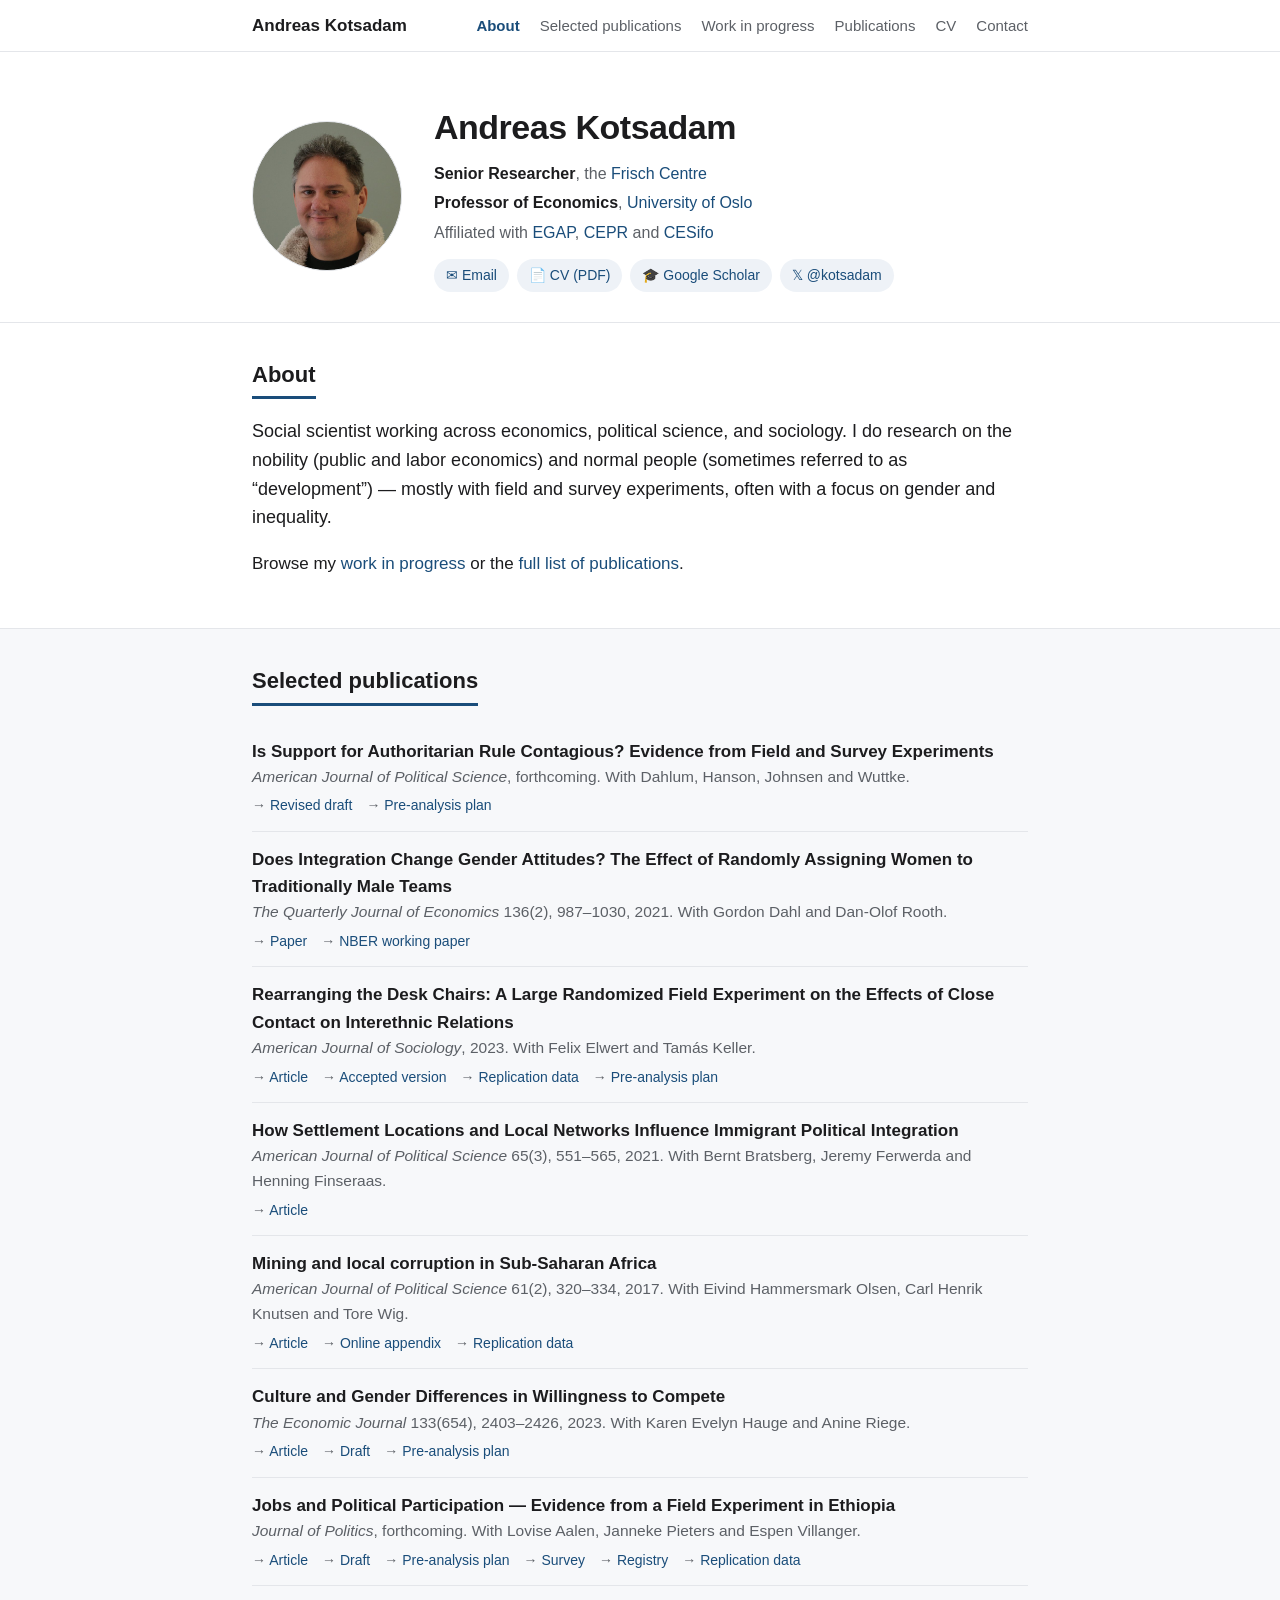
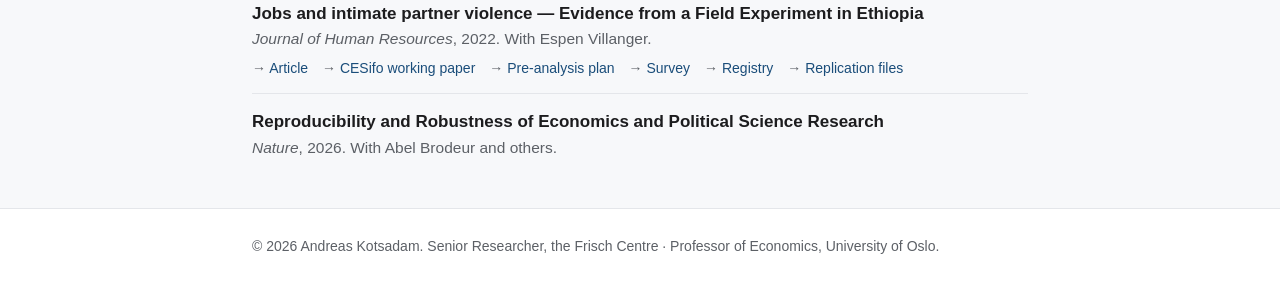
==== commit d817ba46: "Move Selected publications onto About page; add Alison Andrew to Male Fertility Drop the standalone " ====
--- a/index.html
+++ b/index.html
@@ -3,7 +3,6 @@
 <head>
   <meta charset="utf-8">
   <meta name="viewport" content="width=device-width, initial-scale=1">
-  <meta name="google-site-verification" content="K3Cxkft4B7HzIQO2AENg_uJq7ybUzS1zmtZcb4fdkfA" />
   <title>Andreas Kotsadam</title>
   <meta name="description" content="Andreas Kotsadam — Senior Researcher at the Frisch Centre and Professor of Economics at the University of Oslo. Research on family policies, the Nordic model, development, and inequality, often with a focus on gender.">
   <link rel="canonical" href="https://kotsadam.github.io/">
@@ -54,7 +53,7 @@
   <div class="wrap">
     <a class="brand" href="index.html">Andreas Kotsadam</a>
     <a href="index.html" class="active">About</a>
-    <a href="selected-publications.html">Selected publications</a>
+    <a href="#selected">Selected publications</a>
     <a href="work-in-progress.html">Work in progress</a>
     <a href="publications.html">Publications</a>
     <a href="files/cv-andreas-kotsadam.pdf">CV</a>
@@ -89,9 +88,71 @@
       sociology. I do research on the nobility (public and labor economics) and normal
       people (sometimes referred to as &ldquo;development&rdquo;) &mdash; mostly with
       field and survey experiments, often with a focus on gender and inequality.</p>
-    <p>Browse my <a href="selected-publications.html">selected publications</a>,
-      <a href="work-in-progress.html">work in progress</a>, or the
+    <p>Browse my <a href="work-in-progress.html">work in progress</a> or the
       <a href="publications.html">full list of publications</a>.</p>
+  </div>
+</section>
+
+<!-- ======================= SELECTED PUBLICATIONS ======================= -->
+<section id="selected">
+  <div class="wrap">
+    <h2>Selected publications</h2>
+    <ul class="pubs">
+
+      <li>
+        <span class="pub-title">Is Support for Authoritarian Rule Contagious? Evidence from Field and Survey Experiments</span>
+        <div class="pub-meta"><em>American Journal of Political Science</em>, forthcoming. With Dahlum, Hanson, Johnsen and Wuttke.</div>
+        <div class="reslinks"><a href="files/full-manuscript.pdf">Revised draft</a><a href="files/pap-peer-effects-on-authoritarianism.pdf">Pre-analysis plan</a></div>
+      </li>
+
+      <li>
+        <span class="pub-title">Does Integration Change Gender Attitudes? The Effect of Randomly Assigning Women to Traditionally Male Teams</span>
+        <div class="pub-meta"><em>The Quarterly Journal of Economics</em> 136(2), 987–1030, 2021. With Gordon Dahl and Dan-Olof Rooth.</div>
+        <div class="reslinks"><a href="files/integration-and-gender-attitudes.pdf">Paper</a><a href="http://www.nber.org/papers/w24351">NBER working paper</a></div>
+      </li>
+
+      <li>
+        <span class="pub-title">Rearranging the Desk Chairs: A Large Randomized Field Experiment on the Effects of Close Contact on Interethnic Relations</span>
+        <div class="pub-meta"><em>American Journal of Sociology</em>, 2023. With Felix Elwert and Tamás Keller.</div>
+        <div class="reslinks"><a href="https://www.journals.uchicago.edu/doi/full/10.1086/724865">Article</a><a href="files/deskchairs-accepted.pdf">Accepted version</a><a href="https://dataverse.harvard.edu/dataset.xhtml?persistentId=doi:10.7910/DVN/NQKPGY">Replication data</a><a href="files/pap-interethnic-deskmates-final.pdf">Pre-analysis plan</a></div>
+      </li>
+
+      <li>
+        <span class="pub-title">How Settlement Locations and Local Networks Influence Immigrant Political Integration</span>
+        <div class="pub-meta"><em>American Journal of Political Science</em> 65(3), 551–565, 2021. With Bernt Bratsberg, Jeremy Ferwerda and Henning Finseraas.</div>
+        <div class="reslinks"><a href="https://onlinelibrary.wiley.com/doi/full/10.1111/ajps.12532">Article</a></div>
+      </li>
+
+      <li>
+        <span class="pub-title">Mining and local corruption in Sub-Saharan Africa</span>
+        <div class="pub-meta"><em>American Journal of Political Science</em> 61(2), 320–334, 2017. With Eivind Hammersmark Olsen, Carl Henrik Knutsen and Tore Wig.</div>
+        <div class="reslinks"><a href="https://onlinelibrary.wiley.com/doi/10.1111/ajps.12268/full">Article</a><a href="files/final_version_online_appendix_ajps.pdf">Online appendix</a><a href="https://dataverse.harvard.edu/dataset.xhtml?persistentId=doi:10.7910/DVN/ZSYWHO">Replication data</a></div>
+      </li>
+
+      <li>
+        <span class="pub-title">Culture and Gender Differences in Willingness to Compete</span>
+        <div class="pub-meta"><em>The Economic Journal</em> 133(654), 2403–2426, 2023. With Karen Evelyn Hauge and Anine Riege.</div>
+        <div class="reslinks"><a href="https://academic.oup.com/ej/article/133/654/2403/7143100">Article</a><a href="files/competition_june17.pdf">Draft</a><a href="files/preplan-competition.pdf">Pre-analysis plan</a></div>
+      </li>
+
+      <li>
+        <span class="pub-title">Jobs and Political Participation — Evidence from a Field Experiment in Ethiopia</span>
+        <div class="pub-meta"><em>Journal of Politics</em>, forthcoming. With Lovise Aalen, Janneke Pieters and Espen Villanger.</div>
+        <div class="reslinks"><a href="https://www.journals.uchicago.edu/doi/abs/10.1086/726929">Article</a><a href="files/paper-jobs-and-pol-part-jpol_revision-2022_05_25.pdf">Draft</a><a href="files/pre-analysis-plan-polpart-june-6.pdf">Pre-analysis plan</a><a href="files/survey_wave2.pdf">Survey</a><a href="https://www.socialscienceregistry.org/trials/AEARCTR-0004285">Registry</a><a href="https://dataverse.harvard.edu/dataset.xhtml?persistentId=doi:10.7910/DVN/QIH3D7">Replication data</a></div>
+      </li>
+
+      <li>
+        <span class="pub-title">Jobs and intimate partner violence — Evidence from a Field Experiment in Ethiopia</span>
+        <div class="pub-meta"><em>Journal of Human Resources</em>, 2022. With Espen Villanger.</div>
+        <div class="reslinks"><a href="https://jhr.uwpress.org/content/early/2022/08/01/jhr.0721-11780R2.abstract">Article</a><a href="https://www.cesifo.org/DocDL/cesifo1_wp8108.pdf">CESifo working paper</a><a href="files/paper-jobs-and-ipv.pdf">Pre-analysis plan</a><a href="files/survey_wave2.pdf">Survey</a><a href="https://www.socialscienceregistry.org/trials/2569">Registry</a><a href="files/replication_jhr.zip">Replication files</a></div>
+      </li>
+
+      <li>
+        <span class="pub-title">Reproducibility and Robustness of Economics and Political Science Research</span>
+        <div class="pub-meta"><em>Nature</em>, 2026. With Abel Brodeur and others.</div>
+      </li>
+
+    </ul>
   </div>
 </section>
 
